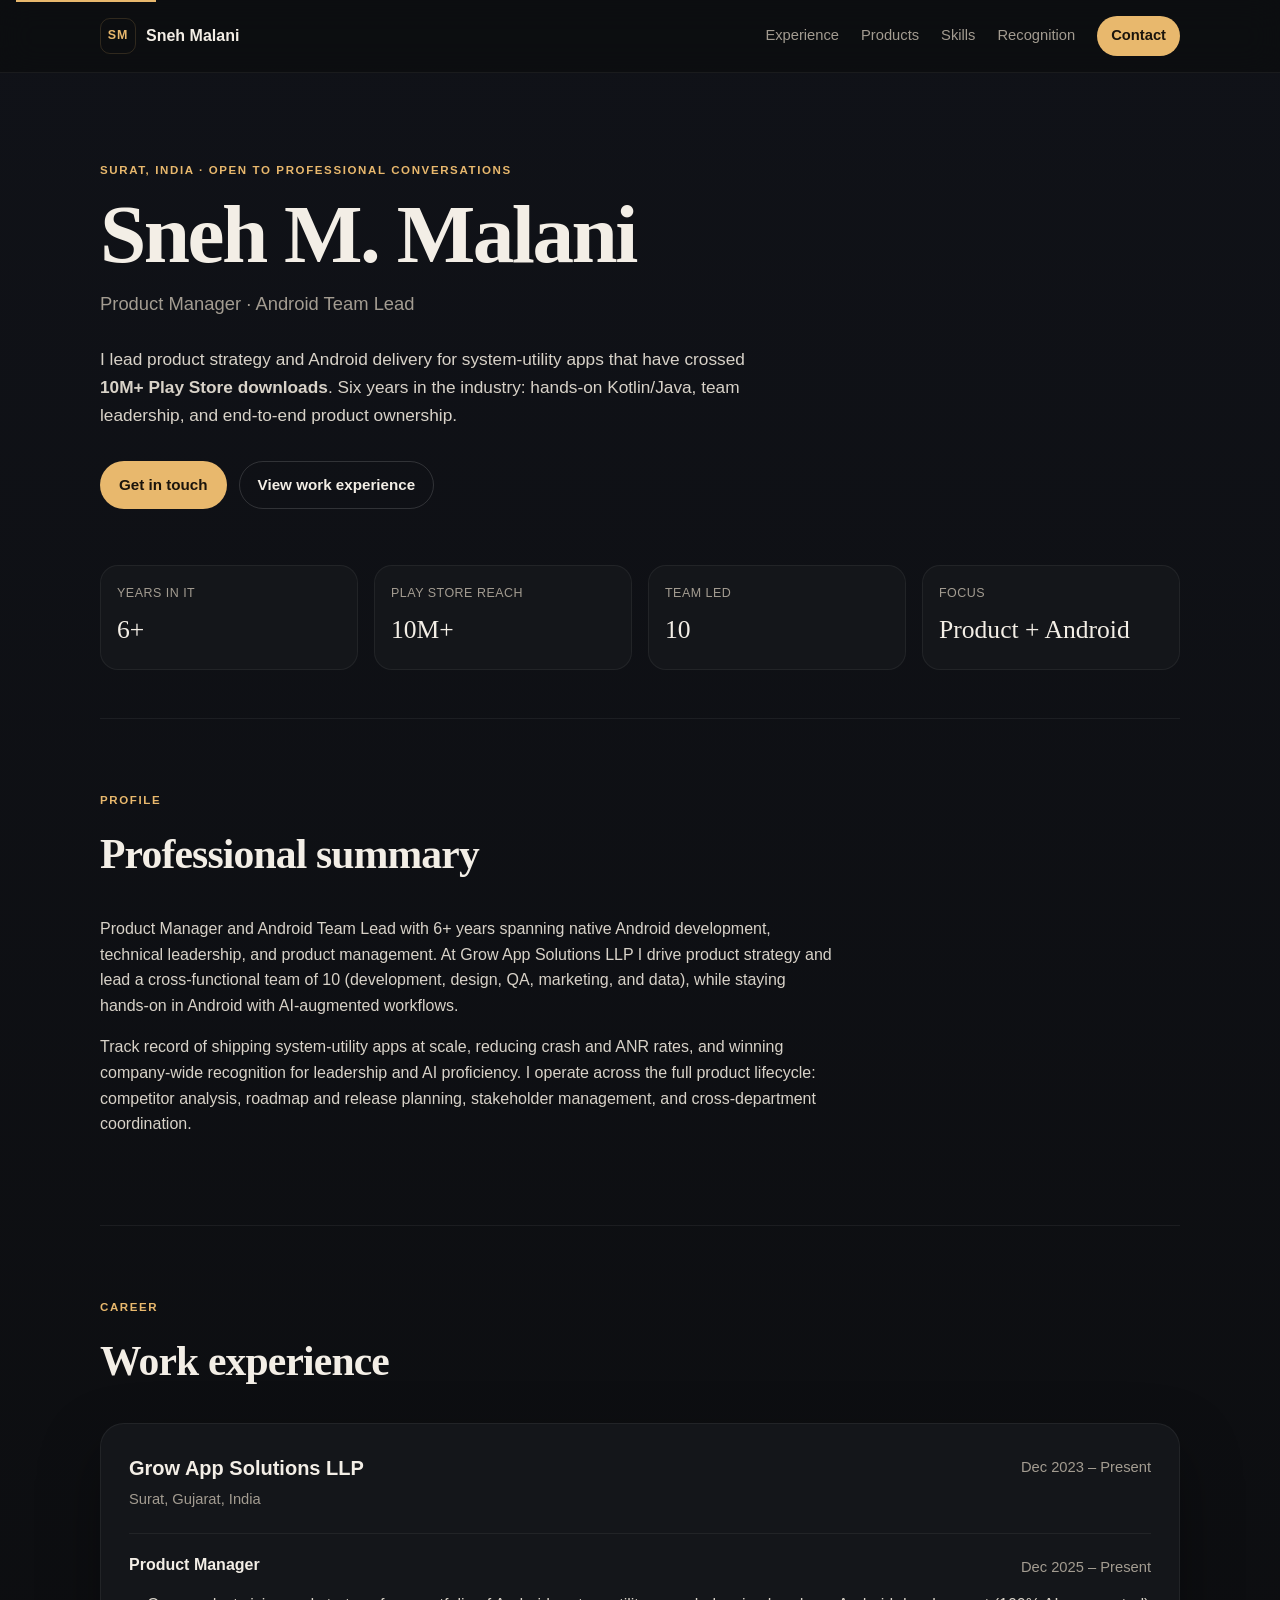
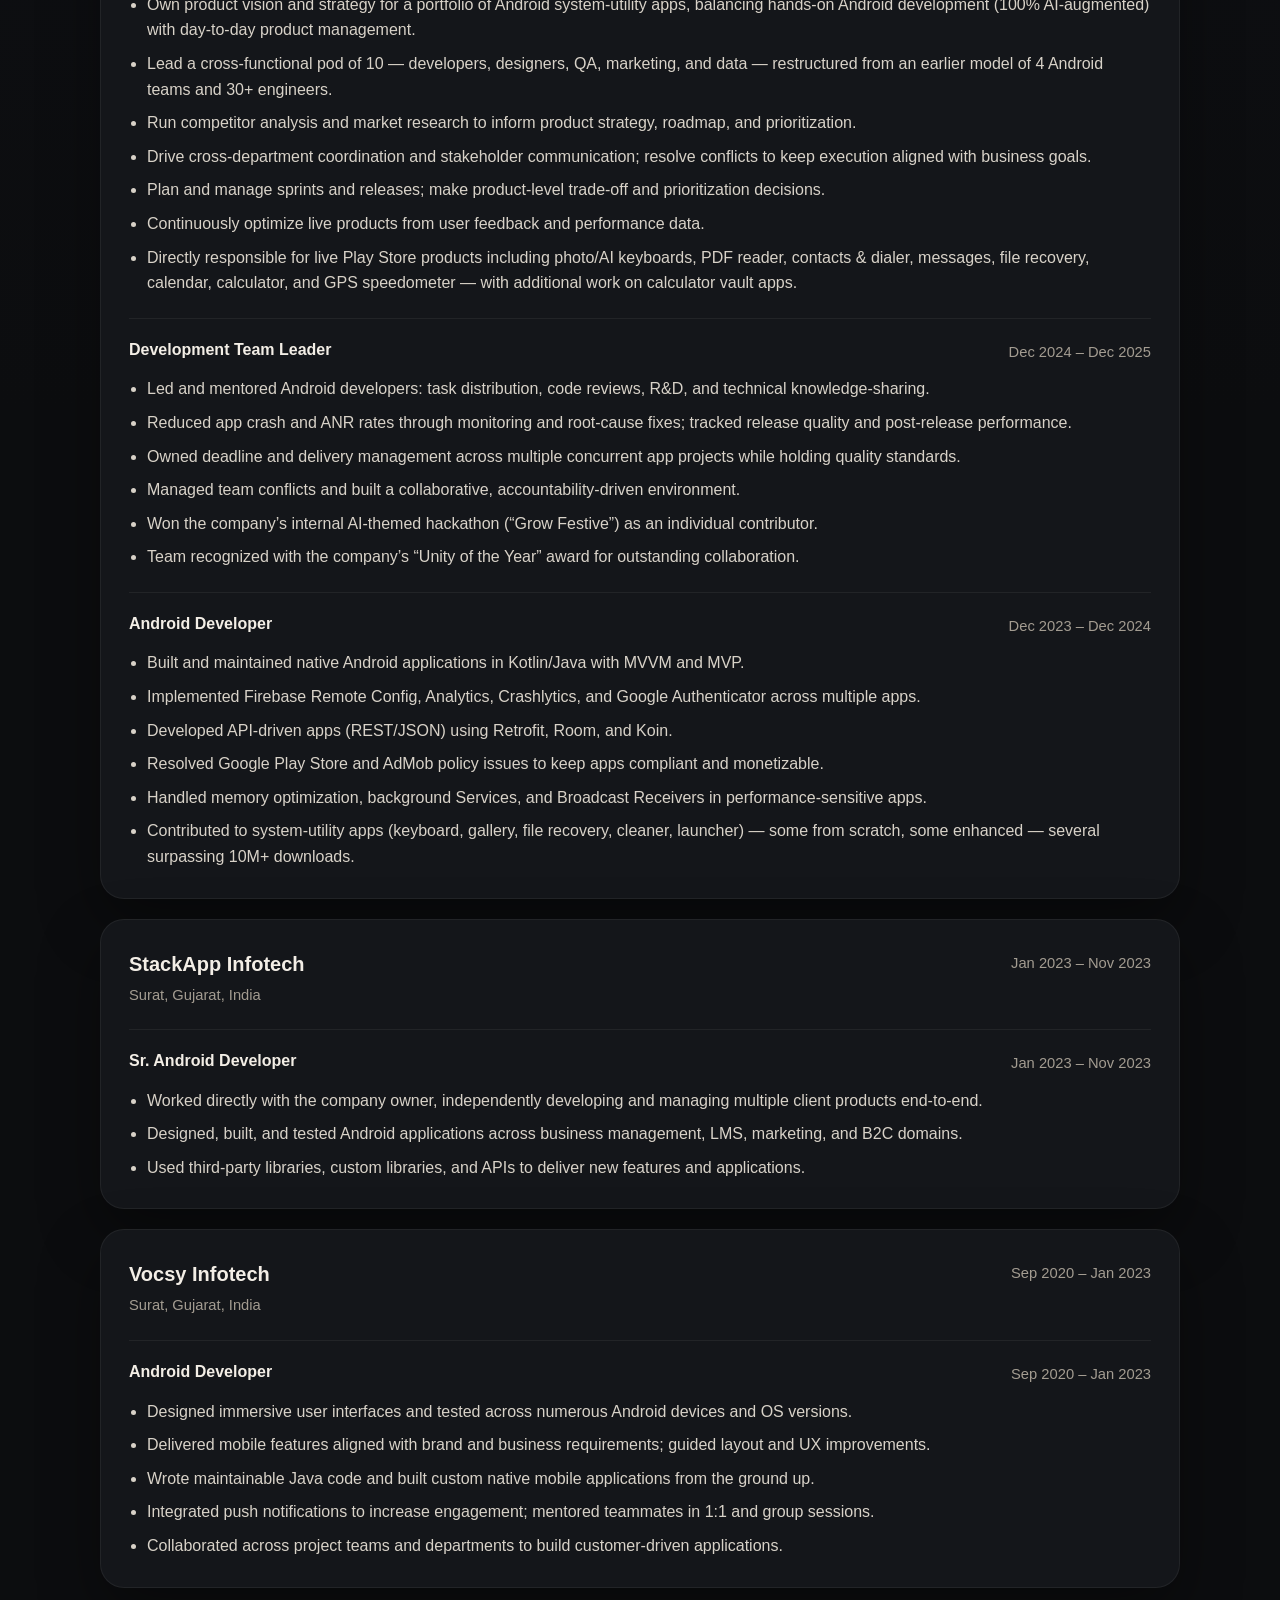
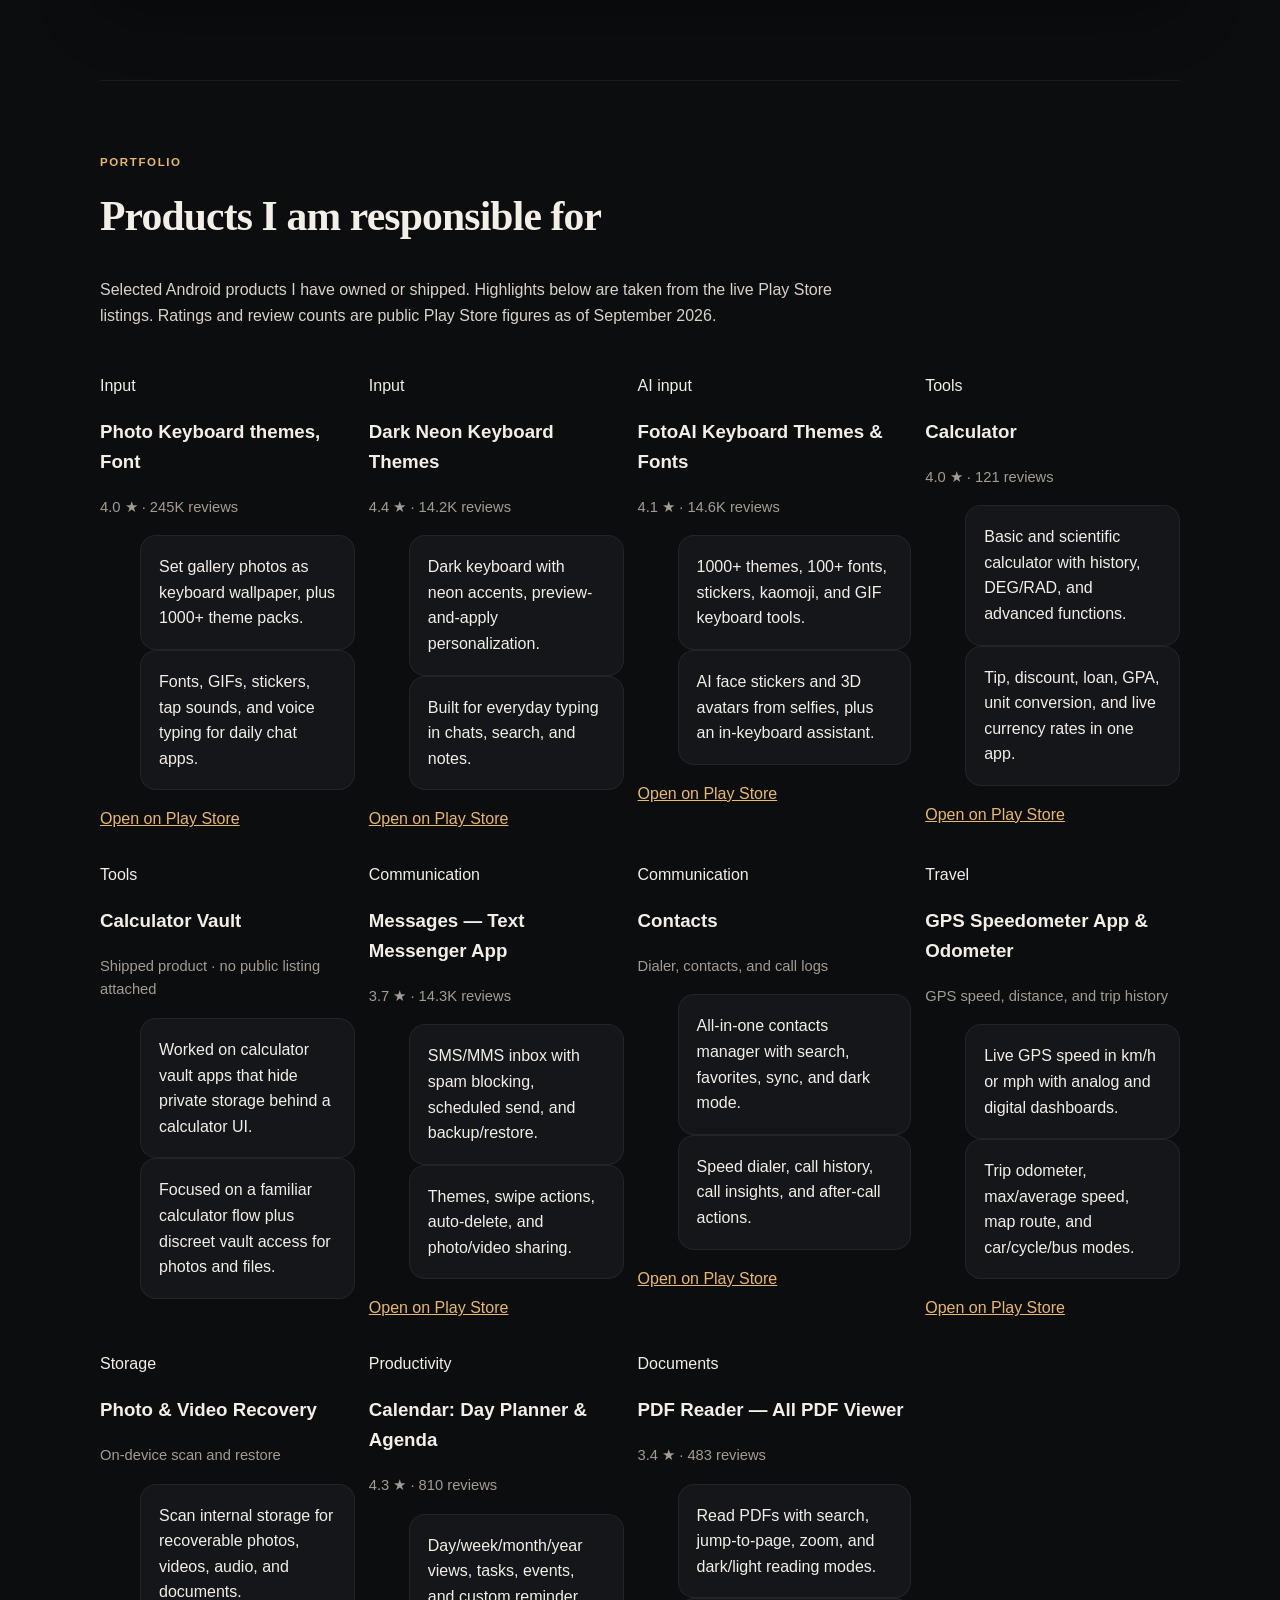
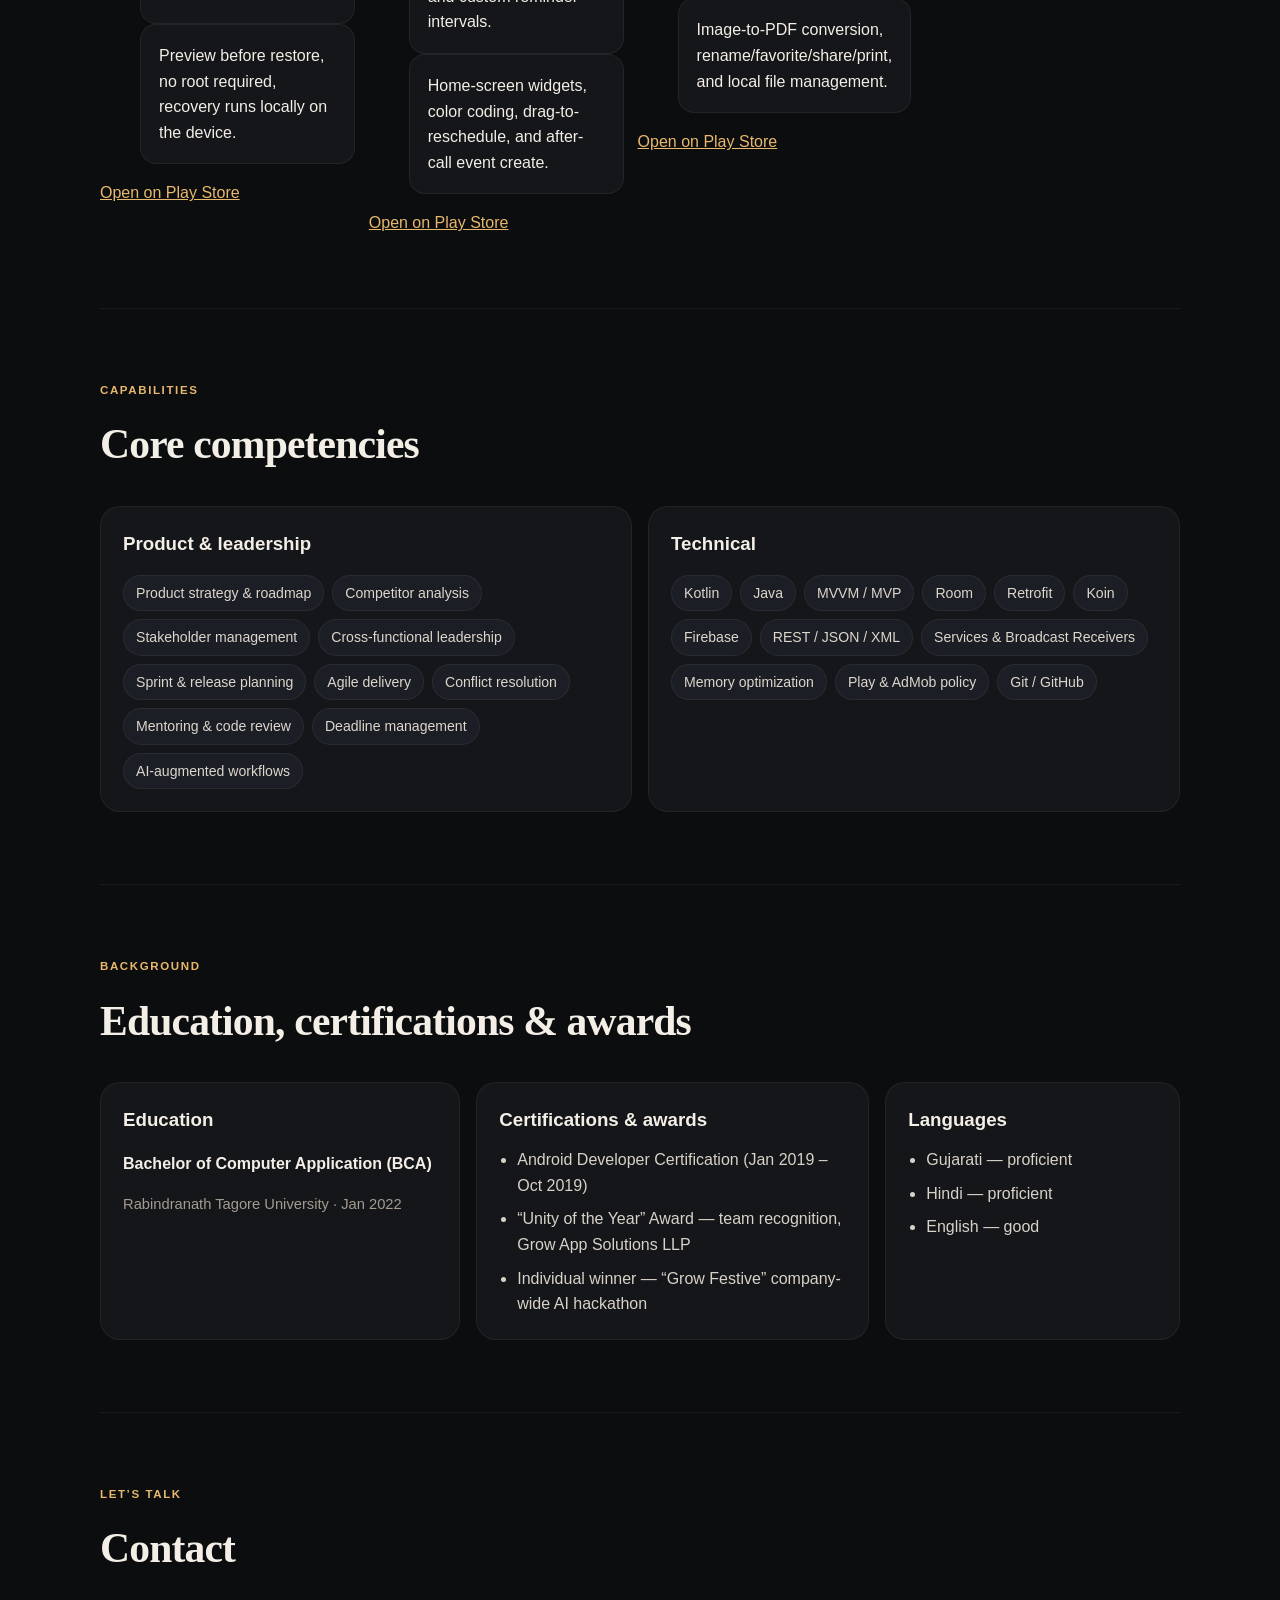
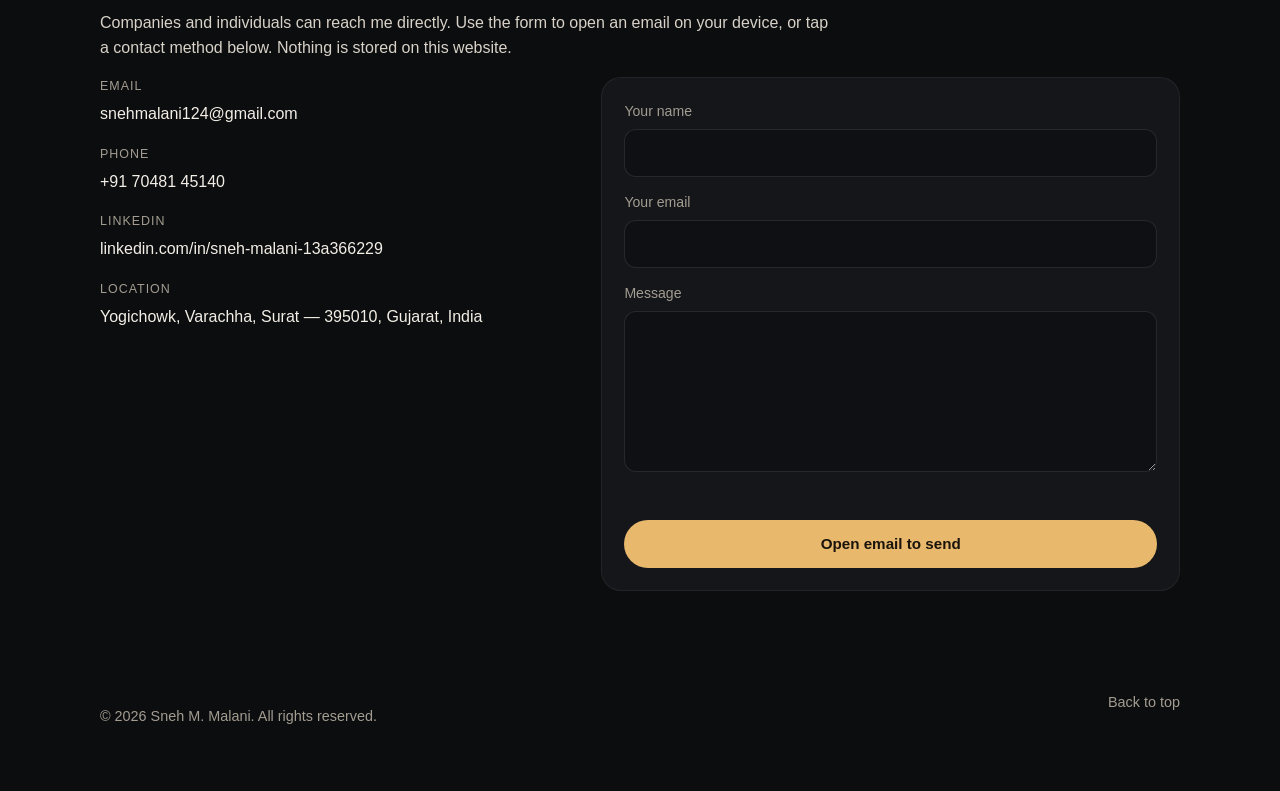
==== index.html @ 0eb6d6e7 "Update products and LinkedIn from live Play Store listings" ====
<!DOCTYPE html>
<html lang="en">
<head>
  <meta charset="UTF-8">
  <meta name="viewport" content="width=device-width, initial-scale=1.0">
  <meta name="description" content="Sneh M. Malani — Product Manager and Android Team Lead with 6+ years building and shipping Android products used by millions.">
  <meta name="author" content="Sneh M. Malani">
  <meta name="theme-color" content="#0c0d0f">
  <meta name="referrer" content="no-referrer">
  <meta name="robots" content="index,follow">
  <meta http-equiv="Content-Security-Policy" content="default-src 'none'; script-src 'self'; style-src 'self'; img-src 'self' data:; font-src 'self'; connect-src 'none'; form-action 'none'; base-uri 'self'; frame-ancestors 'none'; object-src 'none'; upgrade-insecure-requests">
  <meta http-equiv="X-Content-Type-Options" content="nosniff">
  <meta name="color-scheme" content="dark">
  <title>Sneh M. Malani — Product Manager & Android Team Lead</title>
  <link rel="icon" href="./assets/favicon.svg" type="image/svg+xml">
  <link rel="stylesheet" href="./css/styles.css">
</head>
<body>
  <a class="skip-link" href="#main">Skip to content</a>
  <header class="site-header" id="top">
    <div class="header-inner">
      <a class="logo" href="#top" aria-label="Sneh M. Malani home">
        <span class="logo-mark" aria-hidden="true">SM</span>
        <span class="logo-text">Sneh Malani</span>
      </a>
      <button class="nav-toggle" id="nav-toggle" type="button" aria-expanded="false" aria-controls="site-nav">
        <span class="sr-only">Menu</span>
        <span></span><span></span>
      </button>
      <nav class="site-nav" id="site-nav" aria-label="Primary">
        <a href="#experience">Experience</a>
        <a href="#products">Products</a>
        <a href="#skills">Skills</a>
        <a href="#recognition">Recognition</a>
        <a class="nav-cta" href="#contact">Contact</a>
      </nav>
    </div>
  </header>

  <main id="main">
    <section class="hero" aria-labelledby="hero-title">
      <p class="eyebrow">Surat, India · Open to professional conversations</p>
      <h1 id="hero-title">Sneh M. Malani</h1>
      <p class="hero-role">Product Manager · Android Team Lead</p>
      <p class="hero-lead">
        I lead product strategy and Android delivery for system-utility apps that have crossed
        <strong>10M+ Play Store downloads</strong>. Six years in the industry: hands-on Kotlin/Java,
        team leadership, and end-to-end product ownership.
      </p>
      <div class="hero-actions">
        <a class="btn btn-primary" href="#contact">Get in touch</a>
        <a class="btn btn-ghost" href="#experience">View work experience</a>
      </div>
      <dl class="metrics" aria-label="Career highlights">
        <div>
          <dt>Years in IT</dt>
          <dd>6+</dd>
        </div>
        <div>
          <dt>Play Store reach</dt>
          <dd>10M+</dd>
        </div>
        <div>
          <dt>Team led</dt>
          <dd>10</dd>
        </div>
        <div>
          <dt>Focus</dt>
          <dd>Product + Android</dd>
        </div>
      </dl>
    </section>

    <section class="section" id="about" aria-labelledby="about-title">
      <div class="section-head">
        <p class="eyebrow">Profile</p>
        <h2 id="about-title">Professional summary</h2>
      </div>
      <p class="prose">
        Product Manager and Android Team Lead with 6+ years spanning native Android development,
        technical leadership, and product management. At Grow App Solutions LLP I drive product
        strategy and lead a cross-functional team of 10 (development, design, QA, marketing, and data),
        while staying hands-on in Android with AI-augmented workflows.
      </p>
      <p class="prose">
        Track record of shipping system-utility apps at scale, reducing crash and ANR rates, and
        winning company-wide recognition for leadership and AI proficiency. I operate across the
        full product lifecycle: competitor analysis, roadmap and release planning, stakeholder
        management, and cross-department coordination.
      </p>
    </section>

    <section class="section" id="experience" aria-labelledby="experience-title">
      <div class="section-head">
        <p class="eyebrow">Career</p>
        <h2 id="experience-title">Work experience</h2>
      </div>

      <article class="company">
        <header class="company-head">
          <div>
            <h3>Grow App Solutions LLP</h3>
            <p class="meta">Surat, Gujarat, India</p>
          </div>
          <p class="meta">Dec 2023 – Present</p>
        </header>

        <div class="role">
          <div class="role-head">
            <h4>Product Manager</h4>
            <p class="meta">Dec 2025 – Present</p>
          </div>
          <ul>
            <li>Own product vision and strategy for a portfolio of Android system-utility apps, balancing hands-on Android development (100% AI-augmented) with day-to-day product management.</li>
            <li>Lead a cross-functional pod of 10 — developers, designers, QA, marketing, and data — restructured from an earlier model of 4 Android teams and 30+ engineers.</li>
            <li>Run competitor analysis and market research to inform product strategy, roadmap, and prioritization.</li>
            <li>Drive cross-department coordination and stakeholder communication; resolve conflicts to keep execution aligned with business goals.</li>
            <li>Plan and manage sprints and releases; make product-level trade-off and prioritization decisions.</li>
            <li>Continuously optimize live products from user feedback and performance data.</li>
            <li>Directly responsible for live Play Store products including photo/AI keyboards, PDF reader, contacts &amp; dialer, messages, file recovery, calendar, calculator, and GPS speedometer — with additional work on calculator vault apps.</li>
          </ul>
        </div>

        <div class="role">
          <div class="role-head">
            <h4>Development Team Leader</h4>
            <p class="meta">Dec 2024 – Dec 2025</p>
          </div>
          <ul>
            <li>Led and mentored Android developers: task distribution, code reviews, R&amp;D, and technical knowledge-sharing.</li>
            <li>Reduced app crash and ANR rates through monitoring and root-cause fixes; tracked release quality and post-release performance.</li>
            <li>Owned deadline and delivery management across multiple concurrent app projects while holding quality standards.</li>
            <li>Managed team conflicts and built a collaborative, accountability-driven environment.</li>
            <li>Won the company’s internal AI-themed hackathon (“Grow Festive”) as an individual contributor.</li>
            <li>Team recognized with the company’s “Unity of the Year” award for outstanding collaboration.</li>
          </ul>
        </div>

        <div class="role">
          <div class="role-head">
            <h4>Android Developer</h4>
            <p class="meta">Dec 2023 – Dec 2024</p>
          </div>
          <ul>
            <li>Built and maintained native Android applications in Kotlin/Java with MVVM and MVP.</li>
            <li>Implemented Firebase Remote Config, Analytics, Crashlytics, and Google Authenticator across multiple apps.</li>
            <li>Developed API-driven apps (REST/JSON) using Retrofit, Room, and Koin.</li>
            <li>Resolved Google Play Store and AdMob policy issues to keep apps compliant and monetizable.</li>
            <li>Handled memory optimization, background Services, and Broadcast Receivers in performance-sensitive apps.</li>
            <li>Contributed to system-utility apps (keyboard, gallery, file recovery, cleaner, launcher) — some from scratch, some enhanced — several surpassing 10M+ downloads.</li>
          </ul>
        </div>
      </article>

      <article class="company">
        <header class="company-head">
          <div>
            <h3>StackApp Infotech</h3>
            <p class="meta">Surat, Gujarat, India</p>
          </div>
          <p class="meta">Jan 2023 – Nov 2023</p>
        </header>
        <div class="role">
          <div class="role-head">
            <h4>Sr. Android Developer</h4>
            <p class="meta">Jan 2023 – Nov 2023</p>
          </div>
          <ul>
            <li>Worked directly with the company owner, independently developing and managing multiple client products end-to-end.</li>
            <li>Designed, built, and tested Android applications across business management, LMS, marketing, and B2C domains.</li>
            <li>Used third-party libraries, custom libraries, and APIs to deliver new features and applications.</li>
          </ul>
        </div>
      </article>

      <article class="company">
        <header class="company-head">
          <div>
            <h3>Vocsy Infotech</h3>
            <p class="meta">Surat, Gujarat, India</p>
          </div>
          <p class="meta">Sep 2020 – Jan 2023</p>
        </header>
        <div class="role">
          <div class="role-head">
            <h4>Android Developer</h4>
            <p class="meta">Sep 2020 – Jan 2023</p>
          </div>
          <ul>
            <li>Designed immersive user interfaces and tested across numerous Android devices and OS versions.</li>
            <li>Delivered mobile features aligned with brand and business requirements; guided layout and UX improvements.</li>
            <li>Wrote maintainable Java code and built custom native mobile applications from the ground up.</li>
            <li>Integrated push notifications to increase engagement; mentored teammates in 1:1 and group sessions.</li>
            <li>Collaborated across project teams and departments to build customer-driven applications.</li>
          </ul>
        </div>
      </article>
    </section>

    <section class="section" id="products" aria-labelledby="products-title">
      <div class="section-head">
        <p class="eyebrow">Portfolio</p>
        <h2 id="products-title">Products I am responsible for</h2>
      </div>
      <p class="prose intro">
        Selected Android products I have owned or shipped. Highlights below are taken from the live Play Store listings.
        Ratings and review counts are public Play Store figures as of September 2026.
      </p>
      <div class="product-grid">
        <article class="product-card">
          <p class="product-kicker">Input</p>
          <h3>Photo Keyboard themes, Font</h3>
          <p class="meta">4.0 ★ · 245K reviews</p>
          <ul>
            <li>Set gallery photos as keyboard wallpaper, plus 1000+ theme packs.</li>
            <li>Fonts, GIFs, stickers, tap sounds, and voice typing for daily chat apps.</li>
          </ul>
          <a class="store-link" href="https://play.google.com/store/apps/details?id=my.photo.picture.keyboard.keyboard.theme" rel="noopener noreferrer" target="_blank">Open on Play Store</a>
        </article>
        <article class="product-card">
          <p class="product-kicker">Input</p>
          <h3>Dark Neon Keyboard Themes</h3>
          <p class="meta">4.4 ★ · 14.2K reviews</p>
          <ul>
            <li>Dark keyboard with neon accents, preview-and-apply personalization.</li>
            <li>Built for everyday typing in chats, search, and notes.</li>
          </ul>
          <a class="store-link" href="https://play.google.com/store/apps/details?id=emoji.keyboard.fonts.stickers.gif.keyboard.moji" rel="noopener noreferrer" target="_blank">Open on Play Store</a>
        </article>
        <article class="product-card">
          <p class="product-kicker">AI input</p>
          <h3>FotoAI Keyboard Themes &amp; Fonts</h3>
          <p class="meta">4.1 ★ · 14.6K reviews</p>
          <ul>
            <li>1000+ themes, 100+ fonts, stickers, kaomoji, and GIF keyboard tools.</li>
            <li>AI face stickers and 3D avatars from selfies, plus an in-keyboard assistant.</li>
          </ul>
          <a class="store-link" href="https://play.google.com/store/apps/details?id=com.foto.ai.keyboard" rel="noopener noreferrer" target="_blank">Open on Play Store</a>
        </article>
        <article class="product-card">
          <p class="product-kicker">Tools</p>
          <h3>Calculator</h3>
          <p class="meta">4.0 ★ · 121 reviews</p>
          <ul>
            <li>Basic and scientific calculator with history, DEG/RAD, and advanced functions.</li>
            <li>Tip, discount, loan, GPA, unit conversion, and live currency rates in one app.</li>
          </ul>
          <a class="store-link" href="https://play.google.com/store/apps/details?id=com.calculator.bmi.tip.unit.scientific.currency" rel="noopener noreferrer" target="_blank">Open on Play Store</a>
        </article>
        <article class="product-card">
          <p class="product-kicker">Tools</p>
          <h3>Calculator Vault</h3>
          <p class="meta">Shipped product · no public listing attached</p>
          <ul>
            <li>Worked on calculator vault apps that hide private storage behind a calculator UI.</li>
            <li>Focused on a familiar calculator flow plus discreet vault access for photos and files.</li>
          </ul>
        </article>
        <article class="product-card">
          <p class="product-kicker">Communication</p>
          <h3>Messages — Text Messenger App</h3>
          <p class="meta">3.7 ★ · 14.3K reviews</p>
          <ul>
            <li>SMS/MMS inbox with spam blocking, scheduled send, and backup/restore.</li>
            <li>Themes, swipe actions, auto-delete, and photo/video sharing.</li>
          </ul>
          <a class="store-link" href="https://play.google.com/store/apps/details?id=sms.app.messages.app.message.box.message.me.jp" rel="noopener noreferrer" target="_blank">Open on Play Store</a>
        </article>
        <article class="product-card">
          <p class="product-kicker">Communication</p>
          <h3>Contacts</h3>
          <p class="meta">Dialer, contacts, and call logs</p>
          <ul>
            <li>All-in-one contacts manager with search, favorites, sync, and dark mode.</li>
            <li>Speed dialer, call history, call insights, and after-call actions.</li>
          </ul>
          <a class="store-link" href="https://play.google.com/store/apps/details?id=com.phone.contacts.call.dialer" rel="noopener noreferrer" target="_blank">Open on Play Store</a>
        </article>
        <article class="product-card">
          <p class="product-kicker">Travel</p>
          <h3>GPS Speedometer App &amp; Odometer</h3>
          <p class="meta">GPS speed, distance, and trip history</p>
          <ul>
            <li>Live GPS speed in km/h or mph with analog and digital dashboards.</li>
            <li>Trip odometer, max/average speed, map route, and car/cycle/bus modes.</li>
          </ul>
          <a class="store-link" href="https://play.google.com/store/apps/details?id=com.gps.speedometer.odometer.speedtracker" rel="noopener noreferrer" target="_blank">Open on Play Store</a>
        </article>
        <article class="product-card">
          <p class="product-kicker">Storage</p>
          <h3>Photo &amp; Video Recovery</h3>
          <p class="meta">On-device scan and restore</p>
          <ul>
            <li>Scan internal storage for recoverable photos, videos, audio, and documents.</li>
            <li>Preview before restore, no root required, recovery runs locally on the device.</li>
          </ul>
          <a class="store-link" href="https://play.google.com/store/apps/details?id=com.photorecovery.restore.image.video.data.filerecovery" rel="noopener noreferrer" target="_blank">Open on Play Store</a>
        </article>
        <article class="product-card">
          <p class="product-kicker">Productivity</p>
          <h3>Calendar: Day Planner &amp; Agenda</h3>
          <p class="meta">4.3 ★ · 810 reviews</p>
          <ul>
            <li>Day/week/month/year views, tasks, events, and custom reminder intervals.</li>
            <li>Home-screen widgets, color coding, drag-to-reschedule, and after-call event create.</li>
          </ul>
          <a class="store-link" href="https://play.google.com/store/apps/details?id=com.calendar.event.planner.reminder" rel="noopener noreferrer" target="_blank">Open on Play Store</a>
        </article>
        <article class="product-card">
          <p class="product-kicker">Documents</p>
          <h3>PDF Reader — All PDF Viewer</h3>
          <p class="meta">3.4 ★ · 483 reviews</p>
          <ul>
            <li>Read PDFs with search, jump-to-page, zoom, and dark/light reading modes.</li>
            <li>Image-to-PDF conversion, rename/favorite/share/print, and local file management.</li>
          </ul>
          <a class="store-link" href="https://play.google.com/store/apps/details?id=com.pdf.read.view.pdfreader.pdfviewer.editor" rel="noopener noreferrer" target="_blank">Open on Play Store</a>
        </article>
      </div>
    </section>

    <section class="section" id="skills" aria-labelledby="skills-title">
      <div class="section-head">
        <p class="eyebrow">Capabilities</p>
        <h2 id="skills-title">Core competencies</h2>
      </div>
      <div class="skill-panels">
        <article>
          <h3>Product &amp; leadership</h3>
          <ul class="chip-list">
            <li>Product strategy &amp; roadmap</li>
            <li>Competitor analysis</li>
            <li>Stakeholder management</li>
            <li>Cross-functional leadership</li>
            <li>Sprint &amp; release planning</li>
            <li>Agile delivery</li>
            <li>Conflict resolution</li>
            <li>Mentoring &amp; code review</li>
            <li>Deadline management</li>
            <li>AI-augmented workflows</li>
          </ul>
        </article>
        <article>
          <h3>Technical</h3>
          <ul class="chip-list">
            <li>Kotlin</li>
            <li>Java</li>
            <li>MVVM / MVP</li>
            <li>Room</li>
            <li>Retrofit</li>
            <li>Koin</li>
            <li>Firebase</li>
            <li>REST / JSON / XML</li>
            <li>Services &amp; Broadcast Receivers</li>
            <li>Memory optimization</li>
            <li>Play &amp; AdMob policy</li>
            <li>Git / GitHub</li>
          </ul>
        </article>
      </div>
    </section>

    <section class="section" id="recognition" aria-labelledby="recognition-title">
      <div class="section-head">
        <p class="eyebrow">Background</p>
        <h2 id="recognition-title">Education, certifications &amp; awards</h2>
      </div>
      <div class="split">
        <article class="card">
          <h3>Education</h3>
          <p><strong>Bachelor of Computer Application (BCA)</strong></p>
          <p class="meta">Rabindranath Tagore University · Jan 2022</p>
        </article>
        <article class="card">
          <h3>Certifications &amp; awards</h3>
          <ul>
            <li>Android Developer Certification (Jan 2019 – Oct 2019)</li>
            <li>“Unity of the Year” Award — team recognition, Grow App Solutions LLP</li>
            <li>Individual winner — “Grow Festive” company-wide AI hackathon</li>
          </ul>
        </article>
        <article class="card">
          <h3>Languages</h3>
          <ul>
            <li>Gujarati — proficient</li>
            <li>Hindi — proficient</li>
            <li>English — good</li>
          </ul>
        </article>
      </div>
    </section>

    <section class="section contact" id="contact" aria-labelledby="contact-title">
      <div class="section-head">
        <p class="eyebrow">Let’s talk</p>
        <h2 id="contact-title">Contact</h2>
      </div>
      <p class="prose">
        Companies and individuals can reach me directly. Use the form to open an email on your device,
        or tap a contact method below. Nothing is stored on this website.
      </p>

      <div class="contact-layout">
        <ul class="contact-list">
          <li>
            <span>Email</span>
            <a class="allow-copy" href="mailto:snehmalani124@gmail.com">snehmalani124@gmail.com</a>
          </li>
          <li>
            <span>Phone</span>
            <a class="allow-copy" href="tel:+917048145140">+91 70481 45140</a>
          </li>
          <li>
            <span>LinkedIn</span>
            <a class="allow-copy" href="https://www.linkedin.com/in/sneh-malani-13a366229/" rel="noopener noreferrer" target="_blank">linkedin.com/in/sneh-malani-13a366229</a>
          </li>
          <li>
            <span>Location</span>
            <p class="allow-copy">Yogichowk, Varachha, Surat — 395010, Gujarat, India</p>
          </li>
        </ul>

        <form class="contact-form" id="contact-form" novalidate>
          <label>
            Your name
            <input class="allow-copy" id="name" name="name" type="text" autocomplete="name" maxlength="80" required>
          </label>
          <label>
            Your email
            <input class="allow-copy" id="email" name="email" type="email" autocomplete="email" maxlength="120" required>
          </label>
          <label>
            Message
            <textarea class="allow-copy" id="message" name="message" rows="6" maxlength="2000" required></textarea>
          </label>
          <p class="form-status" id="form-status" role="status" aria-live="polite"></p>
          <button class="btn btn-primary" type="submit">Open email to send</button>
        </form>
      </div>
    </section>
  </main>

  <footer class="site-footer">
    <p>© <span id="year">2026</span> Sneh M. Malani. All rights reserved.</p>
    <a href="#top">Back to top</a>
  </footer>

  <script src="./js/security.js" defer></script>
  <script src="./js/main.js" defer></script>
</body>
</html>
---- css/styles.css ----
:root {
  --bg: #0c0d0f;
  --bg-elev: #14161a;
  --bg-soft: #1b1e24;
  --line: rgba(232, 184, 109, 0.16);
  --text: #f3eee6;
  --muted: #a39c91;
  --accent: #e8b86d;
  --accent-strong: #f0c98a;
  --danger: #e8b4a4;
  --radius: 18px;
  --shadow: 0 24px 60px rgba(0, 0, 0, 0.35);
  --max: 1080px;
  --header: 72px;
  --font: "Segoe UI", "Helvetica Neue", Helvetica, Arial, sans-serif;
  --display: "Palatino Linotype", Palatino, "Iowan Old Style", "Times New Roman", serif;
}

*,
*::before,
*::after {
  box-sizing: border-box;
}

html {
  scroll-behavior: smooth;
}

html,
body {
  margin: 0;
  padding: 0;
  background: var(--bg);
  color: var(--text);
  font-family: var(--font);
  font-size: 16px;
  line-height: 1.6;
  -webkit-font-smoothing: antialiased;
  text-rendering: optimizeLegibility;
}

body {
  min-height: 100vh;
  background-image:
    radial-gradient(1200px 500px at 10% -10%, rgba(232, 184, 109, 0.08), transparent 55%),
    linear-gradient(180deg, #101218 0%, var(--bg) 28%);
}

.sr-only {
  position: absolute;
  width: 1px;
  height: 1px;
  padding: 0;
  margin: -1px;
  overflow: hidden;
  clip: rect(0, 0, 0, 0);
  white-space: nowrap;
  border: 0;
}

.skip-link {
  position: absolute;
  left: 16px;
  top: -40px;
  z-index: 100;
  background: var(--accent);
  color: #1a140c;
  padding: 8px 12px;
  font-weight: 600;
  text-decoration: none;
}

.skip-link:focus {
  top: 16px;
}

a {
  color: var(--accent);
}

a:focus-visible,
button:focus-visible,
input:focus-visible,
textarea:focus-visible {
  outline: 2px solid var(--accent);
  outline-offset: 3px;
}

.site-header {
  position: sticky;
  top: 0;
  z-index: 40;
  backdrop-filter: blur(16px);
  background: rgba(12, 13, 15, 0.78);
  border-bottom: 1px solid rgba(255, 255, 255, 0.06);
}

.header-inner,
.hero,
.section,
.site-footer {
  width: min(var(--max), calc(100% - 40px));
  margin-inline: auto;
}

.header-inner {
  min-height: var(--header);
  display: flex;
  align-items: center;
  justify-content: space-between;
  gap: 16px;
}

.logo {
  display: flex;
  align-items: center;
  gap: 10px;
  color: var(--text);
  text-decoration: none;
  font-weight: 600;
}

.logo-mark {
  width: 36px;
  height: 36px;
  display: grid;
  place-items: center;
  border: 1px solid var(--line);
  border-radius: 10px;
  color: var(--accent);
  font-size: 0.78rem;
  letter-spacing: 0.08em;
}

.site-nav {
  display: flex;
  align-items: center;
  gap: 22px;
}

.site-nav a {
  color: var(--muted);
  text-decoration: none;
  font-size: 0.92rem;
}

.site-nav a:hover,
.site-nav a[aria-current="true"] {
  color: var(--text);
}

.nav-cta {
  color: #1a140c !important;
  background: var(--accent);
  padding: 8px 14px;
  border-radius: 999px;
  font-weight: 600;
}

.nav-toggle {
  display: none;
  width: 44px;
  height: 44px;
  border: 1px solid rgba(255, 255, 255, 0.1);
  border-radius: 12px;
  background: transparent;
  padding: 0;
}

.nav-toggle span {
  display: block;
  width: 18px;
  height: 1.5px;
  margin: 5px auto;
  background: var(--text);
}

.hero {
  padding: 88px 0 48px;
}

.eyebrow {
  margin: 0 0 12px;
  color: var(--accent);
  letter-spacing: 0.14em;
  text-transform: uppercase;
  font-size: 0.72rem;
  font-weight: 700;
}

.hero h1 {
  margin: 0;
  font-family: var(--display);
  font-size: clamp(2.6rem, 7vw, 5.2rem);
  font-weight: 600;
  letter-spacing: -0.03em;
  line-height: 1.05;
}

.hero-role {
  margin: 10px 0 0;
  color: var(--muted);
  font-size: 1.15rem;
}

.hero-lead {
  max-width: 42rem;
  margin: 28px 0 0;
  color: #d8d2c8;
  font-size: 1.08rem;
}

.hero-actions {
  display: flex;
  flex-wrap: wrap;
  gap: 12px;
  margin-top: 32px;
}

.btn {
  display: inline-flex;
  align-items: center;
  justify-content: center;
  min-height: 48px;
  padding: 0 18px;
  border-radius: 999px;
  border: 1px solid transparent;
  text-decoration: none;
  font-weight: 600;
  cursor: pointer;
  font-family: inherit;
  font-size: 0.95rem;
}

.btn-primary {
  background: var(--accent);
  color: #1a140c;
}

.btn-primary:hover {
  background: var(--accent-strong);
}

.btn-ghost {
  background: transparent;
  color: var(--text);
  border-color: rgba(255, 255, 255, 0.14);
}

.metrics {
  display: grid;
  grid-template-columns: repeat(4, 1fr);
  gap: 16px;
  margin: 56px 0 0;
  padding: 0;
}

.metrics > div {
  padding: 18px 16px;
  background: var(--bg-elev);
  border: 1px solid rgba(255, 255, 255, 0.06);
  border-radius: var(--radius);
}

.metrics dt {
  color: var(--muted);
  font-size: 0.78rem;
  letter-spacing: 0.04em;
  text-transform: uppercase;
}

.metrics dd {
  margin: 6px 0 0;
  font-family: var(--display);
  font-size: 1.6rem;
  color: var(--text);
}

.section {
  padding: 72px 0;
  border-top: 1px solid rgba(255, 255, 255, 0.06);
}

.section-head {
  margin-bottom: 28px;
}

.section h2 {
  margin: 0;
  font-family: var(--display);
  font-size: clamp(1.8rem, 4vw, 2.6rem);
  letter-spacing: -0.02em;
}

.prose {
  max-width: 46rem;
  color: #d8d2c8;
  margin: 0 0 16px;
}

.prose.intro {
  margin-bottom: 28px;
}

.company {
  background: var(--bg-elev);
  border: 1px solid rgba(255, 255, 255, 0.06);
  border-radius: 24px;
  padding: 28px;
  margin-bottom: 20px;
  box-shadow: var(--shadow);
}

.company-head,
.role-head {
  display: flex;
  justify-content: space-between;
  gap: 16px;
  flex-wrap: wrap;
}

.company h3,
.role h4,
.card h3,
.skill-panels h3 {
  margin: 0;
}

.company h3 {
  font-size: 1.25rem;
}

.meta {
  margin: 4px 0 0;
  color: var(--muted);
  font-size: 0.92rem;
}

.role {
  margin-top: 22px;
  padding-top: 18px;
  border-top: 1px solid rgba(255, 255, 255, 0.06);
}

.role ul,
.card ul {
  margin: 12px 0 0;
  padding-left: 18px;
  color: #d8d2c8;
}

.role li + li,
.card li + li {
  margin-top: 8px;
}

.product-grid {
  list-style: none;
  margin: 0;
  padding: 0;
  display: grid;
  grid-template-columns: repeat(4, 1fr);
  gap: 14px;
}

.product-grid li {
  background: var(--bg-elev);
  border: 1px solid rgba(255, 255, 255, 0.06);
  border-radius: 16px;
  padding: 18px;
  display: flex;
  flex-direction: column;
  gap: 6px;
  min-height: 110px;
}

.product-grid span {
  color: var(--muted);
  font-size: 0.88rem;
}

.skill-panels {
  display: grid;
  grid-template-columns: 1fr 1fr;
  gap: 16px;
}

.skill-panels article,
.card {
  background: var(--bg-elev);
  border: 1px solid rgba(255, 255, 255, 0.06);
  border-radius: 20px;
  padding: 22px;
}

.chip-list {
  list-style: none;
  display: flex;
  flex-wrap: wrap;
  gap: 8px;
  margin: 16px 0 0;
  padding: 0;
}

.chip-list li {
  background: var(--bg-soft);
  border: 1px solid rgba(255, 255, 255, 0.06);
  border-radius: 999px;
  padding: 6px 12px;
  font-size: 0.88rem;
  color: #ddd6cc;
}

.split {
  display: grid;
  grid-template-columns: 1.1fr 1.2fr 0.9fr;
  gap: 16px;
}

.contact-layout {
  display: grid;
  grid-template-columns: 0.9fr 1.1fr;
  gap: 28px;
  align-items: start;
}

.contact-list {
  list-style: none;
  margin: 0;
  padding: 0;
  display: grid;
  gap: 18px;
}

.contact-list span {
  display: block;
  color: var(--muted);
  font-size: 0.78rem;
  letter-spacing: 0.08em;
  text-transform: uppercase;
  margin-bottom: 4px;
}

.contact-list a,
.contact-list p {
  margin: 0;
  color: var(--text);
  text-decoration: none;
  word-break: break-word;
}

.contact-list a:hover {
  color: var(--accent);
}

.contact-form {
  display: grid;
  gap: 14px;
  background: var(--bg-elev);
  border: 1px solid rgba(255, 255, 255, 0.06);
  border-radius: 20px;
  padding: 22px;
}

.contact-form label {
  display: grid;
  gap: 6px;
  color: var(--muted);
  font-size: 0.88rem;
}

.contact-form input,
.contact-form textarea {
  width: 100%;
  background: #0e1014;
  color: var(--text);
  border: 1px solid rgba(255, 255, 255, 0.1);
  border-radius: 12px;
  padding: 12px 12px;
  font: inherit;
  resize: vertical;
}

.form-status {
  min-height: 1.4em;
  margin: 0;
  color: var(--danger);
  font-size: 0.9rem;
}

.form-status.ok {
  color: #c6d9b8;
}

.site-footer {
  display: flex;
  justify-content: space-between;
  gap: 12px;
  flex-wrap: wrap;
  padding: 28px 0 48px;
  color: var(--muted);
  font-size: 0.9rem;
}

.site-footer a {
  color: var(--muted);
  text-decoration: none;
}

@media (max-width: 900px) {
  .metrics,
  .product-grid,
  .skill-panels,
  .split,
  .contact-layout {
    grid-template-columns: 1fr 1fr;
  }
}

@media (max-width: 720px) {
  .nav-toggle {
    display: inline-block;
  }

  .site-nav {
    display: none;
    position: absolute;
    top: var(--header);
    left: 0;
    right: 0;
    padding: 12px 20px 20px;
    background: rgba(12, 13, 15, 0.96);
    flex-direction: column;
    align-items: flex-start;
    border-bottom: 1px solid rgba(255, 255, 255, 0.08);
  }

  .site-nav.open {
    display: flex;
  }

  .metrics,
  .product-grid,
  .skill-panels,
  .split,
  .contact-layout {
    grid-template-columns: 1fr;
  }

  .hero {
    padding-top: 56px;
  }

  .company,
  .contact-form {
    padding: 20px;
  }
}

@media (prefers-reduced-motion: reduce) {
  html {
    scroll-behavior: auto;
  }
}

@media print {
  body * {
    visibility: hidden !important;
  }
}
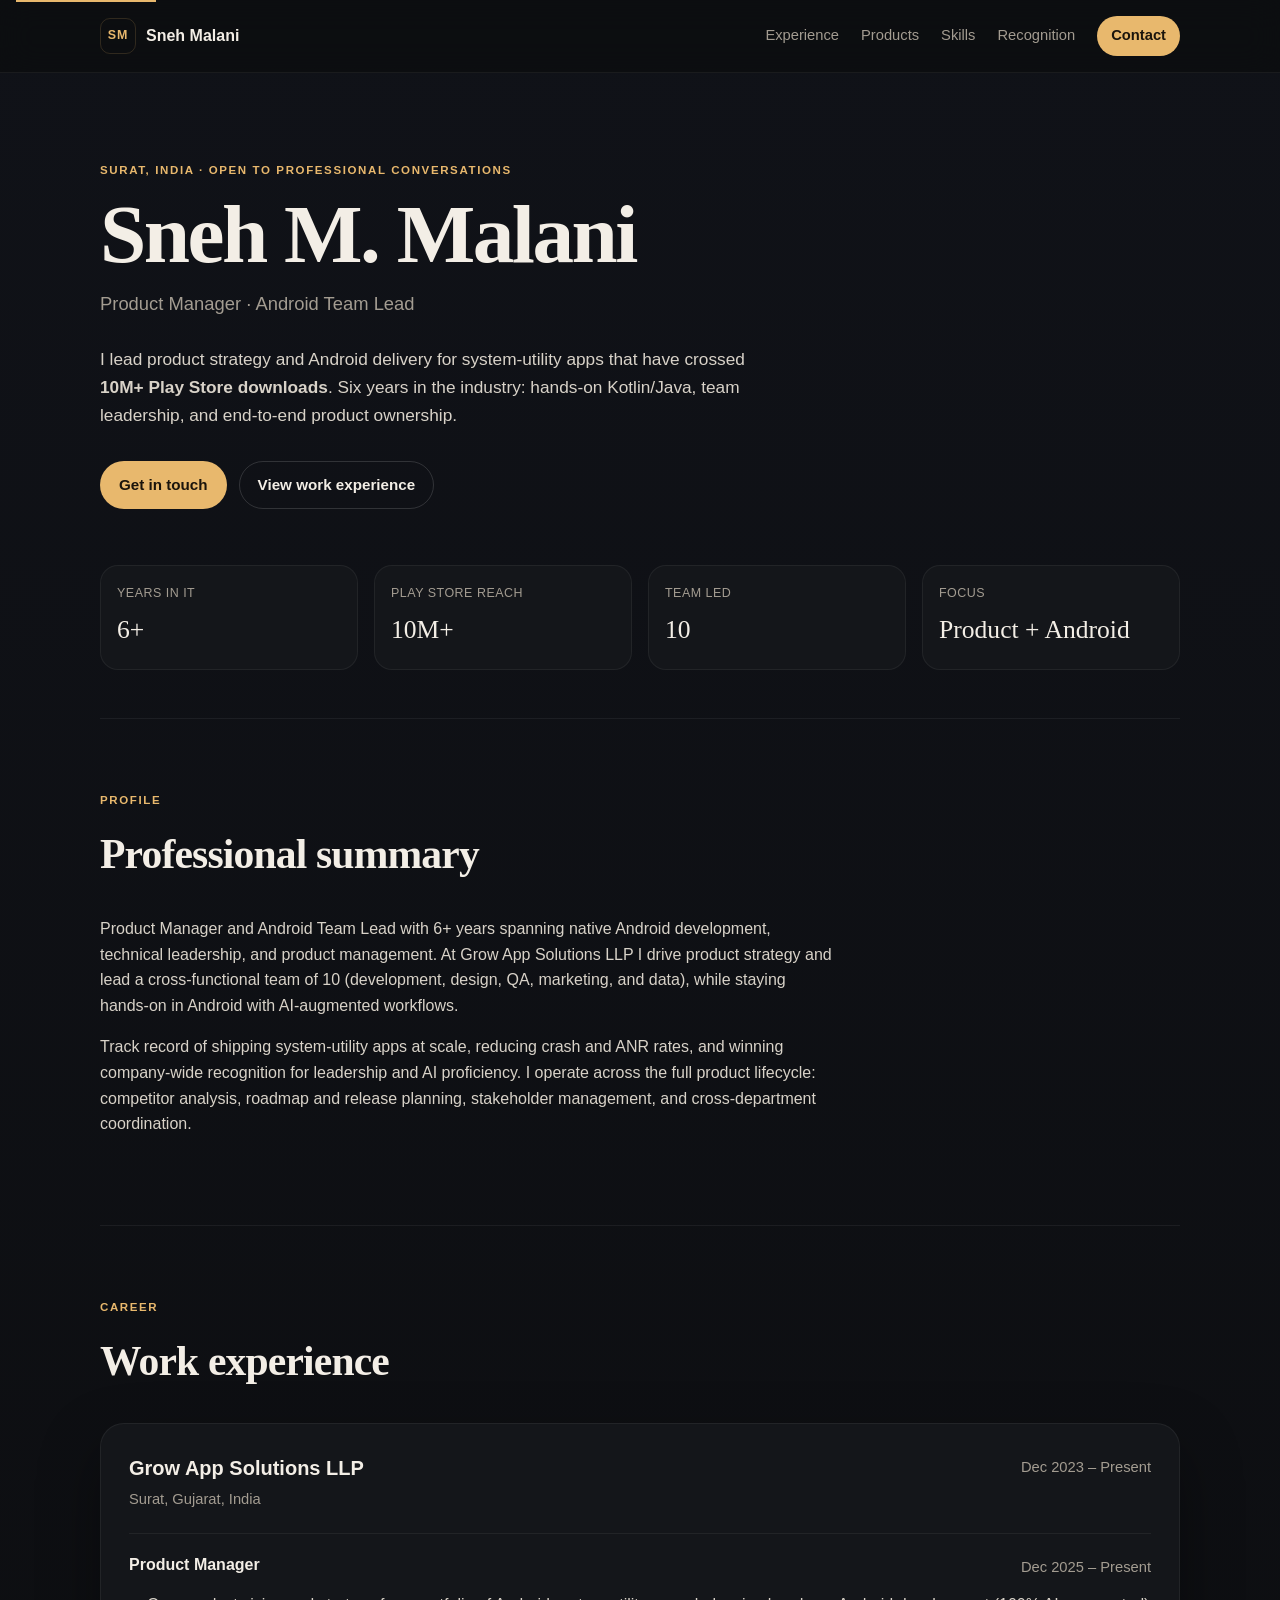
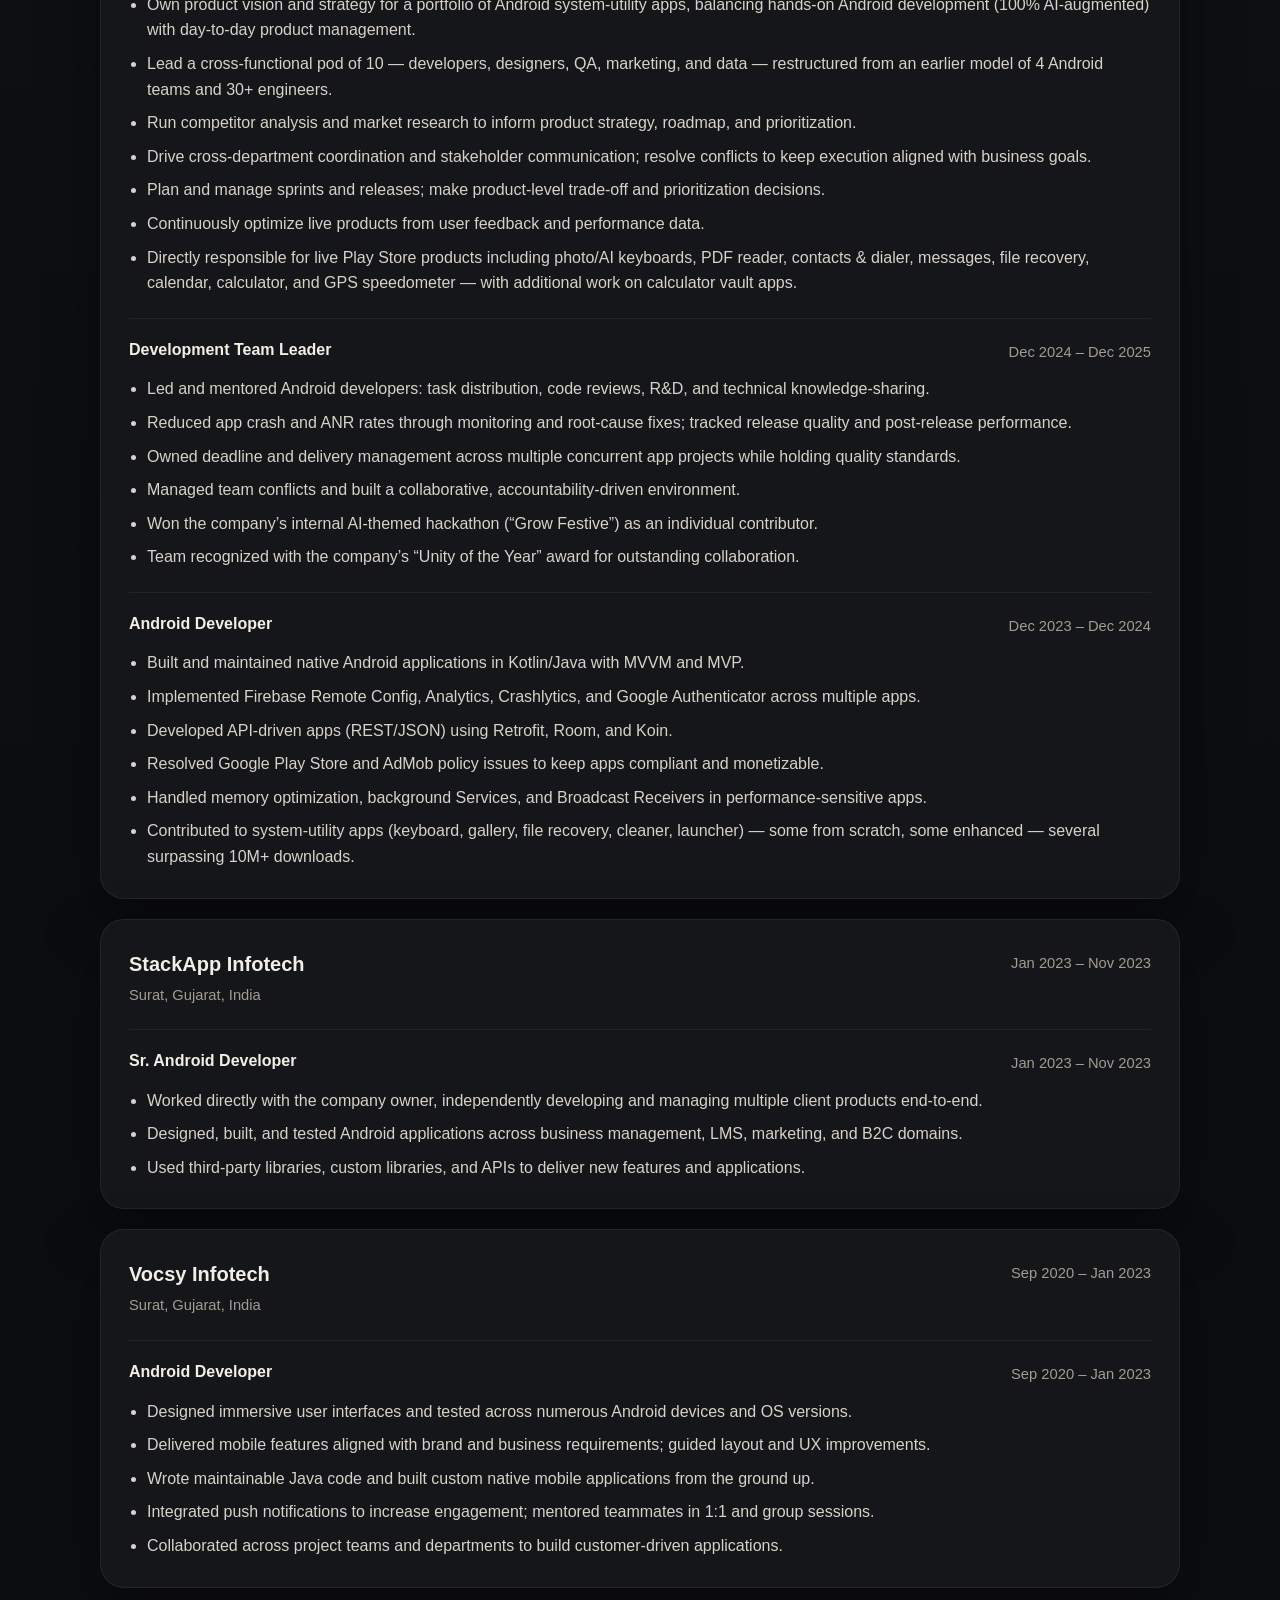
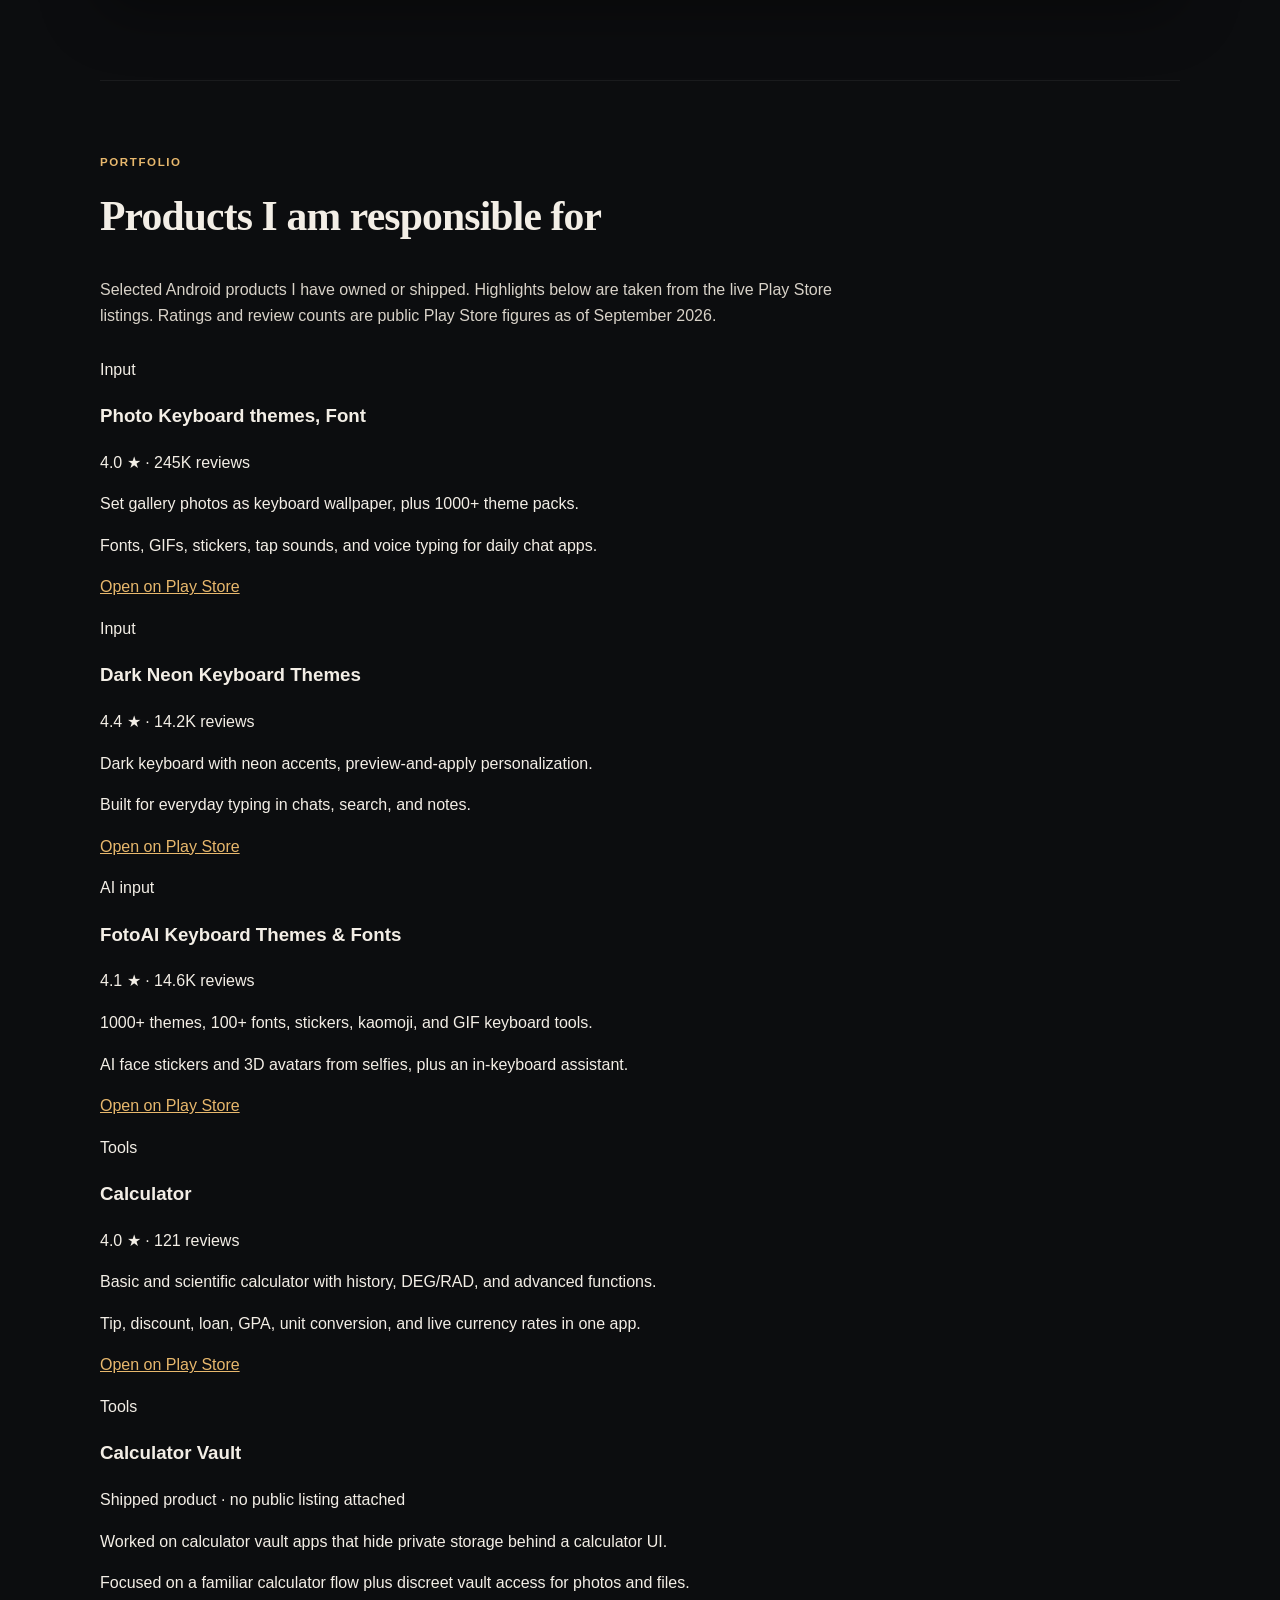
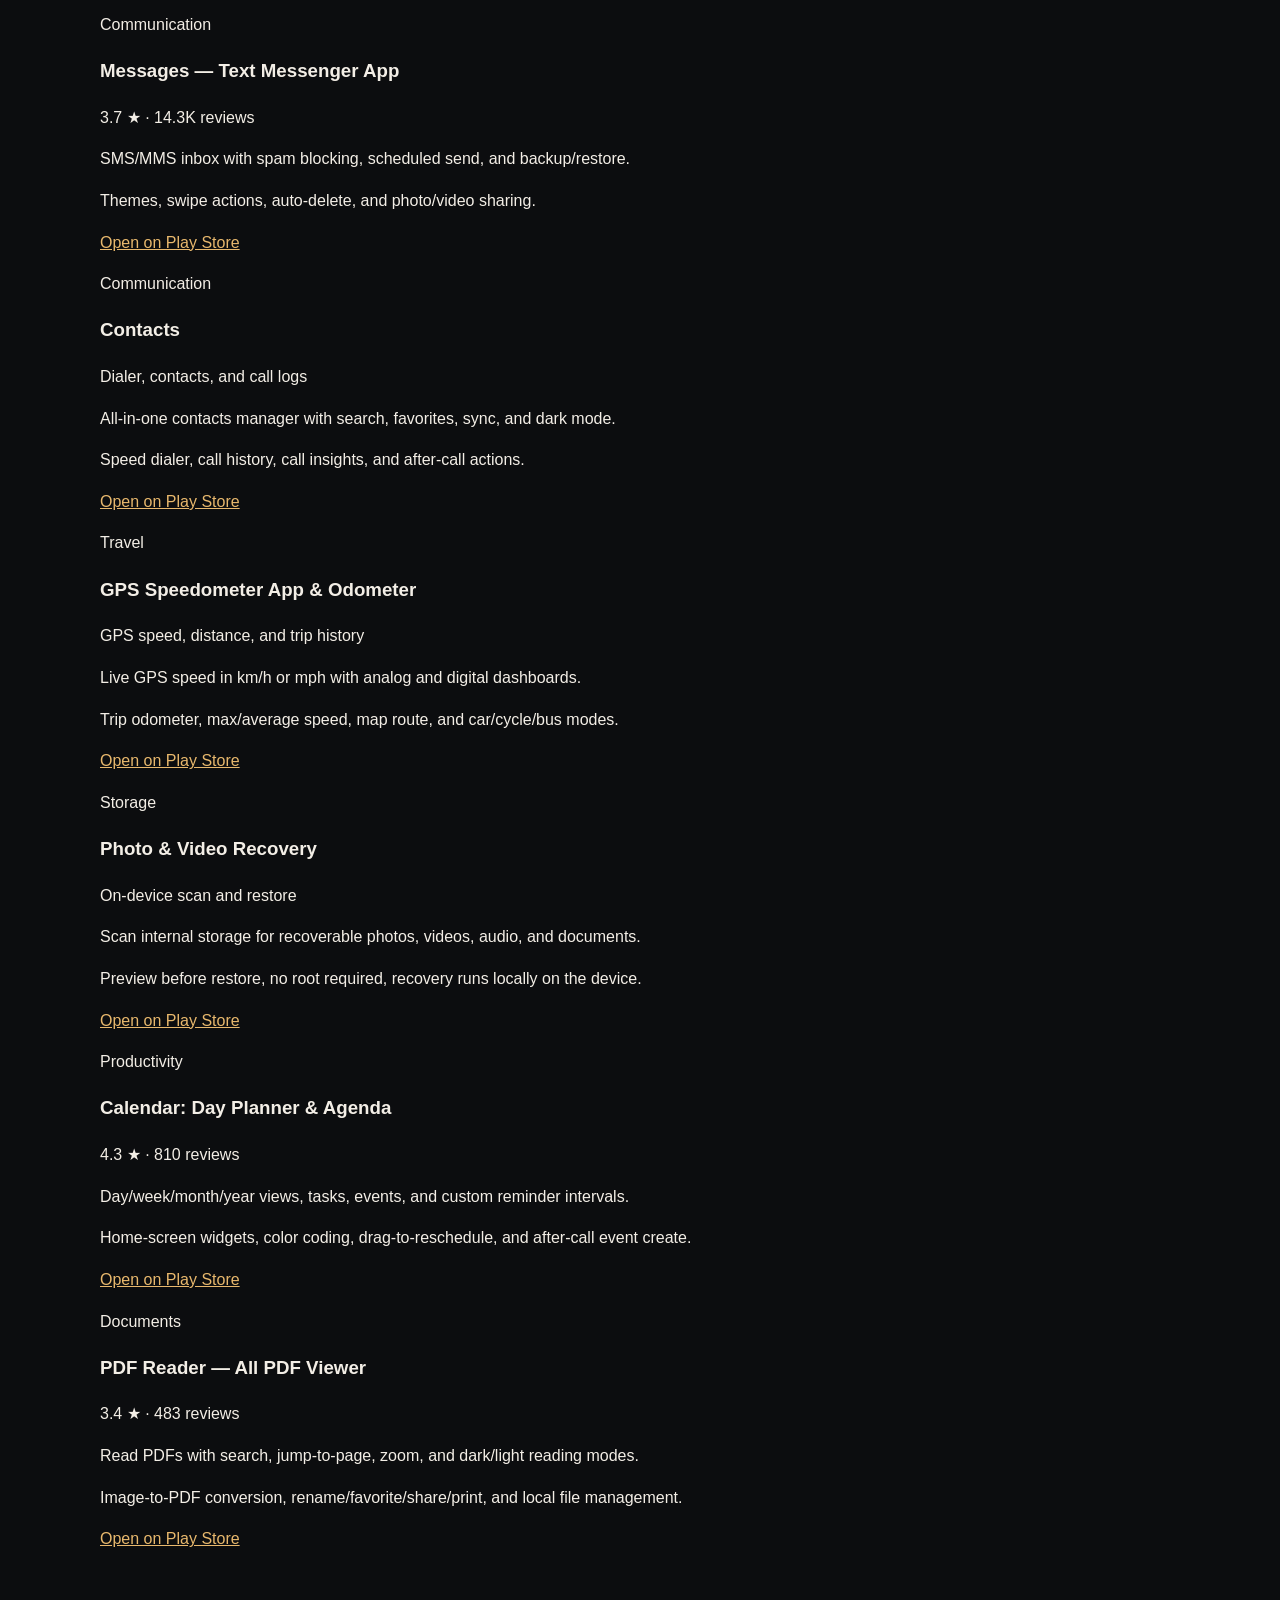
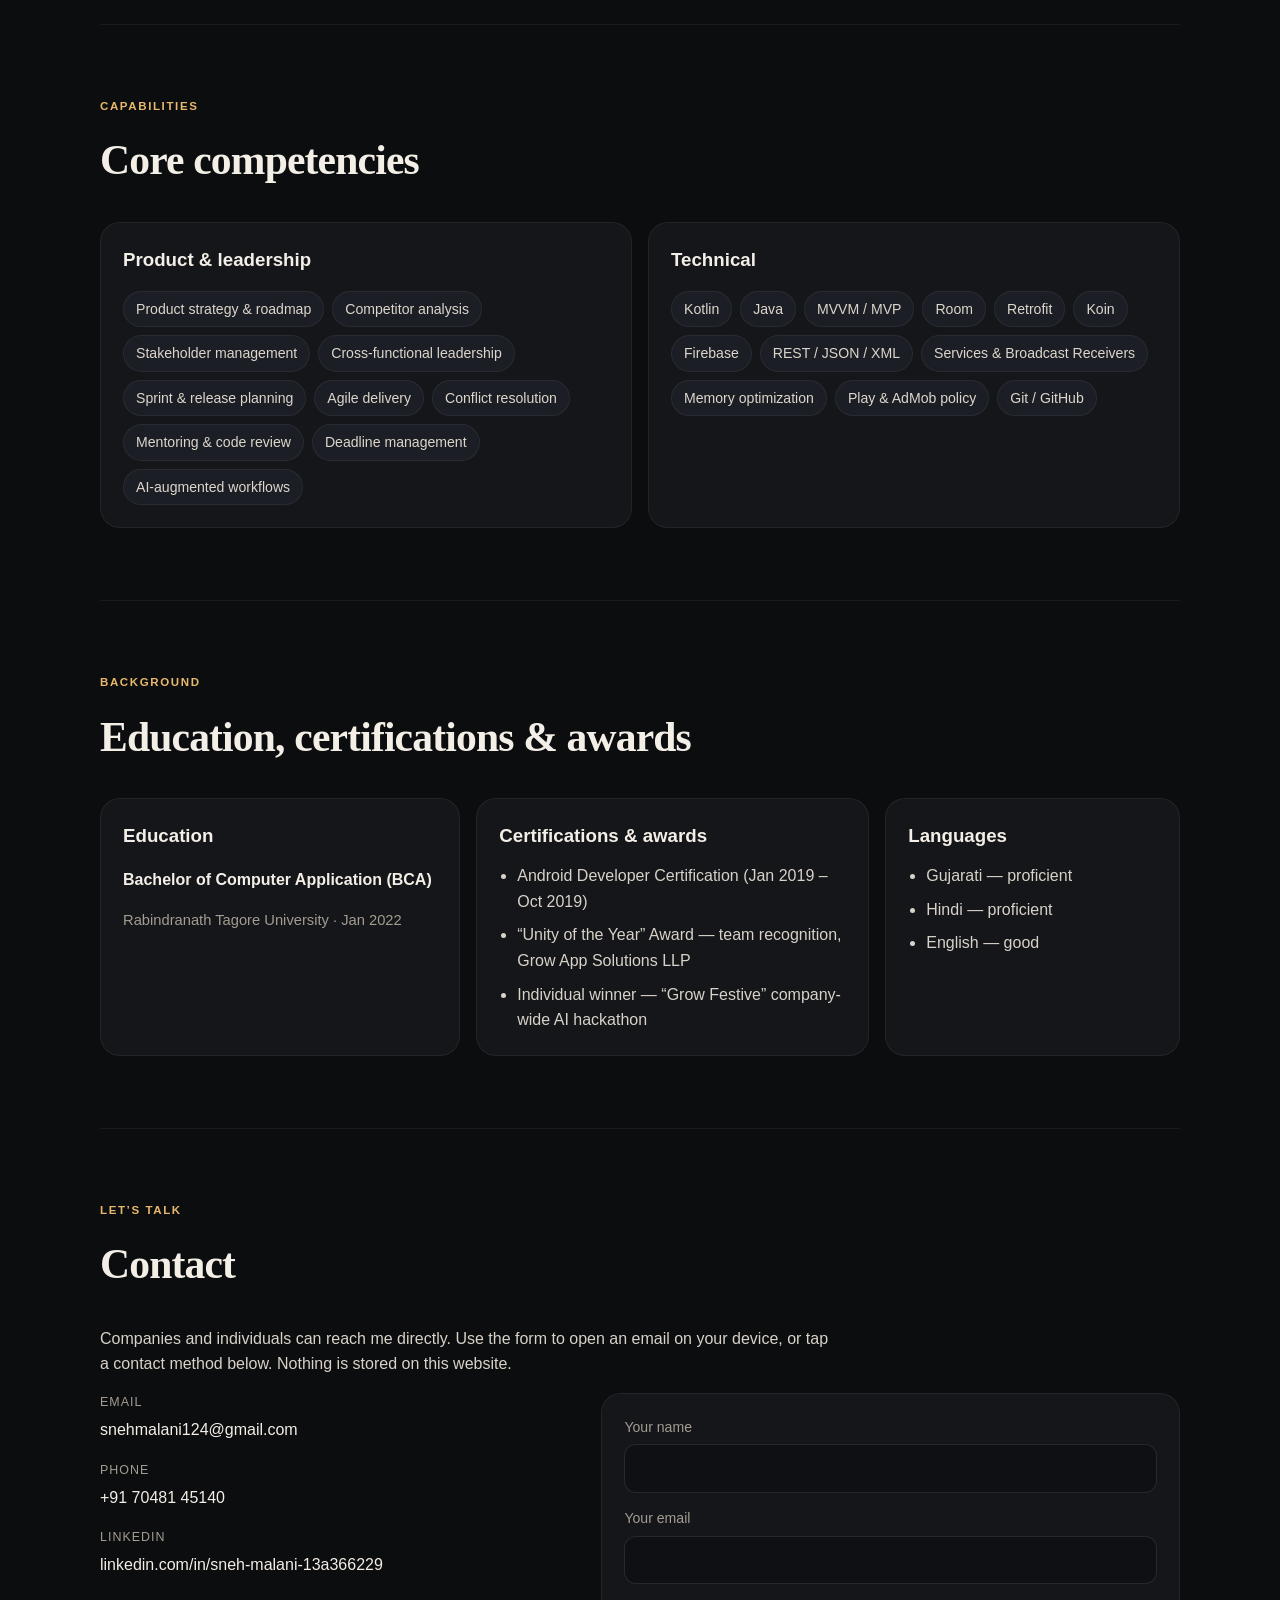
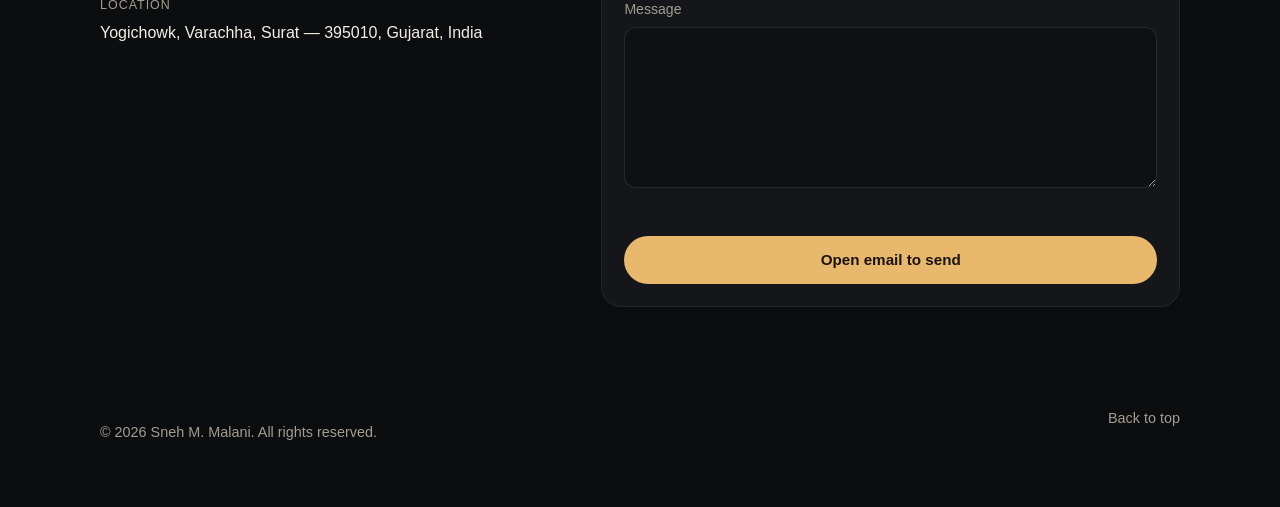
==== commit 8111c42f: "Fix product cards so each app sits in one panel" ====
--- a/index.html
+++ b/index.html
@@ -13,7 +13,7 @@
   <meta name="color-scheme" content="dark">
   <title>Sneh M. Malani — Product Manager & Android Team Lead</title>
   <link rel="icon" href="./assets/favicon.svg" type="image/svg+xml">
-  <link rel="stylesheet" href="./css/styles.css">
+  <link rel="stylesheet" href="./css/styles.css?v=3">
 </head>
 <body>
   <a class="skip-link" href="#main">Skip to content</a>
@@ -206,115 +206,93 @@
         Selected Android products I have owned or shipped. Highlights below are taken from the live Play Store listings.
         Ratings and review counts are public Play Store figures as of September 2026.
       </p>
-      <div class="product-grid">
-        <article class="product-card">
-          <p class="product-kicker">Input</p>
+      <div class="app-grid">
+        <article class="app-card">
+          <p class="app-kicker">Input</p>
           <h3>Photo Keyboard themes, Font</h3>
-          <p class="meta">4.0 ★ · 245K reviews</p>
-          <ul>
-            <li>Set gallery photos as keyboard wallpaper, plus 1000+ theme packs.</li>
-            <li>Fonts, GIFs, stickers, tap sounds, and voice typing for daily chat apps.</li>
-          </ul>
-          <a class="store-link" href="https://play.google.com/store/apps/details?id=my.photo.picture.keyboard.keyboard.theme" rel="noopener noreferrer" target="_blank">Open on Play Store</a>
-        </article>
-        <article class="product-card">
-          <p class="product-kicker">Input</p>
+          <p class="app-meta">4.0 ★ · 245K reviews</p>
+          <p class="app-point">Set gallery photos as keyboard wallpaper, plus 1000+ theme packs.</p>
+          <p class="app-point">Fonts, GIFs, stickers, tap sounds, and voice typing for daily chat apps.</p>
+          <a class="app-store" href="https://play.google.com/store/apps/details?id=my.photo.picture.keyboard.keyboard.theme" rel="noopener noreferrer" target="_blank">Open on Play Store</a>
+        </article>
+        <article class="app-card">
+          <p class="app-kicker">Input</p>
           <h3>Dark Neon Keyboard Themes</h3>
-          <p class="meta">4.4 ★ · 14.2K reviews</p>
-          <ul>
-            <li>Dark keyboard with neon accents, preview-and-apply personalization.</li>
-            <li>Built for everyday typing in chats, search, and notes.</li>
-          </ul>
-          <a class="store-link" href="https://play.google.com/store/apps/details?id=emoji.keyboard.fonts.stickers.gif.keyboard.moji" rel="noopener noreferrer" target="_blank">Open on Play Store</a>
-        </article>
-        <article class="product-card">
-          <p class="product-kicker">AI input</p>
+          <p class="app-meta">4.4 ★ · 14.2K reviews</p>
+          <p class="app-point">Dark keyboard with neon accents, preview-and-apply personalization.</p>
+          <p class="app-point">Built for everyday typing in chats, search, and notes.</p>
+          <a class="app-store" href="https://play.google.com/store/apps/details?id=emoji.keyboard.fonts.stickers.gif.keyboard.moji" rel="noopener noreferrer" target="_blank">Open on Play Store</a>
+        </article>
+        <article class="app-card">
+          <p class="app-kicker">AI input</p>
           <h3>FotoAI Keyboard Themes &amp; Fonts</h3>
-          <p class="meta">4.1 ★ · 14.6K reviews</p>
-          <ul>
-            <li>1000+ themes, 100+ fonts, stickers, kaomoji, and GIF keyboard tools.</li>
-            <li>AI face stickers and 3D avatars from selfies, plus an in-keyboard assistant.</li>
-          </ul>
-          <a class="store-link" href="https://play.google.com/store/apps/details?id=com.foto.ai.keyboard" rel="noopener noreferrer" target="_blank">Open on Play Store</a>
-        </article>
-        <article class="product-card">
-          <p class="product-kicker">Tools</p>
+          <p class="app-meta">4.1 ★ · 14.6K reviews</p>
+          <p class="app-point">1000+ themes, 100+ fonts, stickers, kaomoji, and GIF keyboard tools.</p>
+          <p class="app-point">AI face stickers and 3D avatars from selfies, plus an in-keyboard assistant.</p>
+          <a class="app-store" href="https://play.google.com/store/apps/details?id=com.foto.ai.keyboard" rel="noopener noreferrer" target="_blank">Open on Play Store</a>
+        </article>
+        <article class="app-card">
+          <p class="app-kicker">Tools</p>
           <h3>Calculator</h3>
-          <p class="meta">4.0 ★ · 121 reviews</p>
-          <ul>
-            <li>Basic and scientific calculator with history, DEG/RAD, and advanced functions.</li>
-            <li>Tip, discount, loan, GPA, unit conversion, and live currency rates in one app.</li>
-          </ul>
-          <a class="store-link" href="https://play.google.com/store/apps/details?id=com.calculator.bmi.tip.unit.scientific.currency" rel="noopener noreferrer" target="_blank">Open on Play Store</a>
-        </article>
-        <article class="product-card">
-          <p class="product-kicker">Tools</p>
+          <p class="app-meta">4.0 ★ · 121 reviews</p>
+          <p class="app-point">Basic and scientific calculator with history, DEG/RAD, and advanced functions.</p>
+          <p class="app-point">Tip, discount, loan, GPA, unit conversion, and live currency rates in one app.</p>
+          <a class="app-store" href="https://play.google.com/store/apps/details?id=com.calculator.bmi.tip.unit.scientific.currency" rel="noopener noreferrer" target="_blank">Open on Play Store</a>
+        </article>
+        <article class="app-card">
+          <p class="app-kicker">Tools</p>
           <h3>Calculator Vault</h3>
-          <p class="meta">Shipped product · no public listing attached</p>
-          <ul>
-            <li>Worked on calculator vault apps that hide private storage behind a calculator UI.</li>
-            <li>Focused on a familiar calculator flow plus discreet vault access for photos and files.</li>
-          </ul>
-        </article>
-        <article class="product-card">
-          <p class="product-kicker">Communication</p>
+          <p class="app-meta">Shipped product · no public listing attached</p>
+          <p class="app-point">Worked on calculator vault apps that hide private storage behind a calculator UI.</p>
+          <p class="app-point">Focused on a familiar calculator flow plus discreet vault access for photos and files.</p>
+        </article>
+        <article class="app-card">
+          <p class="app-kicker">Communication</p>
           <h3>Messages — Text Messenger App</h3>
-          <p class="meta">3.7 ★ · 14.3K reviews</p>
-          <ul>
-            <li>SMS/MMS inbox with spam blocking, scheduled send, and backup/restore.</li>
-            <li>Themes, swipe actions, auto-delete, and photo/video sharing.</li>
-          </ul>
-          <a class="store-link" href="https://play.google.com/store/apps/details?id=sms.app.messages.app.message.box.message.me.jp" rel="noopener noreferrer" target="_blank">Open on Play Store</a>
-        </article>
-        <article class="product-card">
-          <p class="product-kicker">Communication</p>
+          <p class="app-meta">3.7 ★ · 14.3K reviews</p>
+          <p class="app-point">SMS/MMS inbox with spam blocking, scheduled send, and backup/restore.</p>
+          <p class="app-point">Themes, swipe actions, auto-delete, and photo/video sharing.</p>
+          <a class="app-store" href="https://play.google.com/store/apps/details?id=sms.app.messages.app.message.box.message.me.jp" rel="noopener noreferrer" target="_blank">Open on Play Store</a>
+        </article>
+        <article class="app-card">
+          <p class="app-kicker">Communication</p>
           <h3>Contacts</h3>
-          <p class="meta">Dialer, contacts, and call logs</p>
-          <ul>
-            <li>All-in-one contacts manager with search, favorites, sync, and dark mode.</li>
-            <li>Speed dialer, call history, call insights, and after-call actions.</li>
-          </ul>
-          <a class="store-link" href="https://play.google.com/store/apps/details?id=com.phone.contacts.call.dialer" rel="noopener noreferrer" target="_blank">Open on Play Store</a>
-        </article>
-        <article class="product-card">
-          <p class="product-kicker">Travel</p>
+          <p class="app-meta">Dialer, contacts, and call logs</p>
+          <p class="app-point">All-in-one contacts manager with search, favorites, sync, and dark mode.</p>
+          <p class="app-point">Speed dialer, call history, call insights, and after-call actions.</p>
+          <a class="app-store" href="https://play.google.com/store/apps/details?id=com.phone.contacts.call.dialer" rel="noopener noreferrer" target="_blank">Open on Play Store</a>
+        </article>
+        <article class="app-card">
+          <p class="app-kicker">Travel</p>
           <h3>GPS Speedometer App &amp; Odometer</h3>
-          <p class="meta">GPS speed, distance, and trip history</p>
-          <ul>
-            <li>Live GPS speed in km/h or mph with analog and digital dashboards.</li>
-            <li>Trip odometer, max/average speed, map route, and car/cycle/bus modes.</li>
-          </ul>
-          <a class="store-link" href="https://play.google.com/store/apps/details?id=com.gps.speedometer.odometer.speedtracker" rel="noopener noreferrer" target="_blank">Open on Play Store</a>
-        </article>
-        <article class="product-card">
-          <p class="product-kicker">Storage</p>
+          <p class="app-meta">GPS speed, distance, and trip history</p>
+          <p class="app-point">Live GPS speed in km/h or mph with analog and digital dashboards.</p>
+          <p class="app-point">Trip odometer, max/average speed, map route, and car/cycle/bus modes.</p>
+          <a class="app-store" href="https://play.google.com/store/apps/details?id=com.gps.speedometer.odometer.speedtracker" rel="noopener noreferrer" target="_blank">Open on Play Store</a>
+        </article>
+        <article class="app-card">
+          <p class="app-kicker">Storage</p>
           <h3>Photo &amp; Video Recovery</h3>
-          <p class="meta">On-device scan and restore</p>
-          <ul>
-            <li>Scan internal storage for recoverable photos, videos, audio, and documents.</li>
-            <li>Preview before restore, no root required, recovery runs locally on the device.</li>
-          </ul>
-          <a class="store-link" href="https://play.google.com/store/apps/details?id=com.photorecovery.restore.image.video.data.filerecovery" rel="noopener noreferrer" target="_blank">Open on Play Store</a>
-        </article>
-        <article class="product-card">
-          <p class="product-kicker">Productivity</p>
+          <p class="app-meta">On-device scan and restore</p>
+          <p class="app-point">Scan internal storage for recoverable photos, videos, audio, and documents.</p>
+          <p class="app-point">Preview before restore, no root required, recovery runs locally on the device.</p>
+          <a class="app-store" href="https://play.google.com/store/apps/details?id=com.photorecovery.restore.image.video.data.filerecovery" rel="noopener noreferrer" target="_blank">Open on Play Store</a>
+        </article>
+        <article class="app-card">
+          <p class="app-kicker">Productivity</p>
           <h3>Calendar: Day Planner &amp; Agenda</h3>
-          <p class="meta">4.3 ★ · 810 reviews</p>
-          <ul>
-            <li>Day/week/month/year views, tasks, events, and custom reminder intervals.</li>
-            <li>Home-screen widgets, color coding, drag-to-reschedule, and after-call event create.</li>
-          </ul>
-          <a class="store-link" href="https://play.google.com/store/apps/details?id=com.calendar.event.planner.reminder" rel="noopener noreferrer" target="_blank">Open on Play Store</a>
-        </article>
-        <article class="product-card">
-          <p class="product-kicker">Documents</p>
+          <p class="app-meta">4.3 ★ · 810 reviews</p>
+          <p class="app-point">Day/week/month/year views, tasks, events, and custom reminder intervals.</p>
+          <p class="app-point">Home-screen widgets, color coding, drag-to-reschedule, and after-call event create.</p>
+          <a class="app-store" href="https://play.google.com/store/apps/details?id=com.calendar.event.planner.reminder" rel="noopener noreferrer" target="_blank">Open on Play Store</a>
+        </article>
+        <article class="app-card">
+          <p class="app-kicker">Documents</p>
           <h3>PDF Reader — All PDF Viewer</h3>
-          <p class="meta">3.4 ★ · 483 reviews</p>
-          <ul>
-            <li>Read PDFs with search, jump-to-page, zoom, and dark/light reading modes.</li>
-            <li>Image-to-PDF conversion, rename/favorite/share/print, and local file management.</li>
-          </ul>
-          <a class="store-link" href="https://play.google.com/store/apps/details?id=com.pdf.read.view.pdfreader.pdfviewer.editor" rel="noopener noreferrer" target="_blank">Open on Play Store</a>
+          <p class="app-meta">3.4 ★ · 483 reviews</p>
+          <p class="app-point">Read PDFs with search, jump-to-page, zoom, and dark/light reading modes.</p>
+          <p class="app-point">Image-to-PDF conversion, rename/favorite/share/print, and local file management.</p>
+          <a class="app-store" href="https://play.google.com/store/apps/details?id=com.pdf.read.view.pdfreader.pdfviewer.editor" rel="noopener noreferrer" target="_blank">Open on Play Store</a>
         </article>
       </div>
     </section>
@@ -445,7 +423,7 @@
     <a href="#top">Back to top</a>
   </footer>
 
-  <script src="./js/security.js" defer></script>
-  <script src="./js/main.js" defer></script>
+  <script src="./js/security.js?v=3" defer></script>
+  <script src="./js/main.js?v=3" defer></script>
 </body>
 </html>
--- a/css/styles.css
+++ b/css/styles.css
@@ -355,28 +355,57 @@
 }
 
 .product-grid {
-  list-style: none;
-  margin: 0;
-  padding: 0;
-  display: grid;
-  grid-template-columns: repeat(4, 1fr);
+  display: grid;
+  grid-template-columns: 1fr 1fr;
   gap: 14px;
 }
 
-.product-grid li {
+.product-card {
   background: var(--bg-elev);
   border: 1px solid rgba(255, 255, 255, 0.06);
   border-radius: 16px;
-  padding: 18px;
+  padding: 20px 18px 18px;
   display: flex;
   flex-direction: column;
-  gap: 6px;
-  min-height: 110px;
-}
-
-.product-grid span {
-  color: var(--muted);
-  font-size: 0.88rem;
+  min-height: 220px;
+}
+
+.product-kicker {
+  margin: 0 0 6px;
+  color: var(--accent);
+  letter-spacing: 0.12em;
+  text-transform: uppercase;
+  font-size: 0.68rem;
+  font-weight: 700;
+}
+
+.product-card h3 {
+  margin: 0;
+  font-size: 1.12rem;
+  line-height: 1.3;
+}
+
+.product-card ul {
+  margin: 12px 0 16px;
+  padding-left: 18px;
+  color: #d8d2c8;
+  flex: 1;
+}
+
+.product-card li + li {
+  margin-top: 8px;
+}
+
+.store-link {
+  align-self: flex-start;
+  color: var(--accent);
+  text-decoration: none;
+  font-weight: 600;
+  font-size: 0.9rem;
+}
+
+.store-link:hover {
+  color: var(--accent-strong);
 }
 
 .skill-panels {
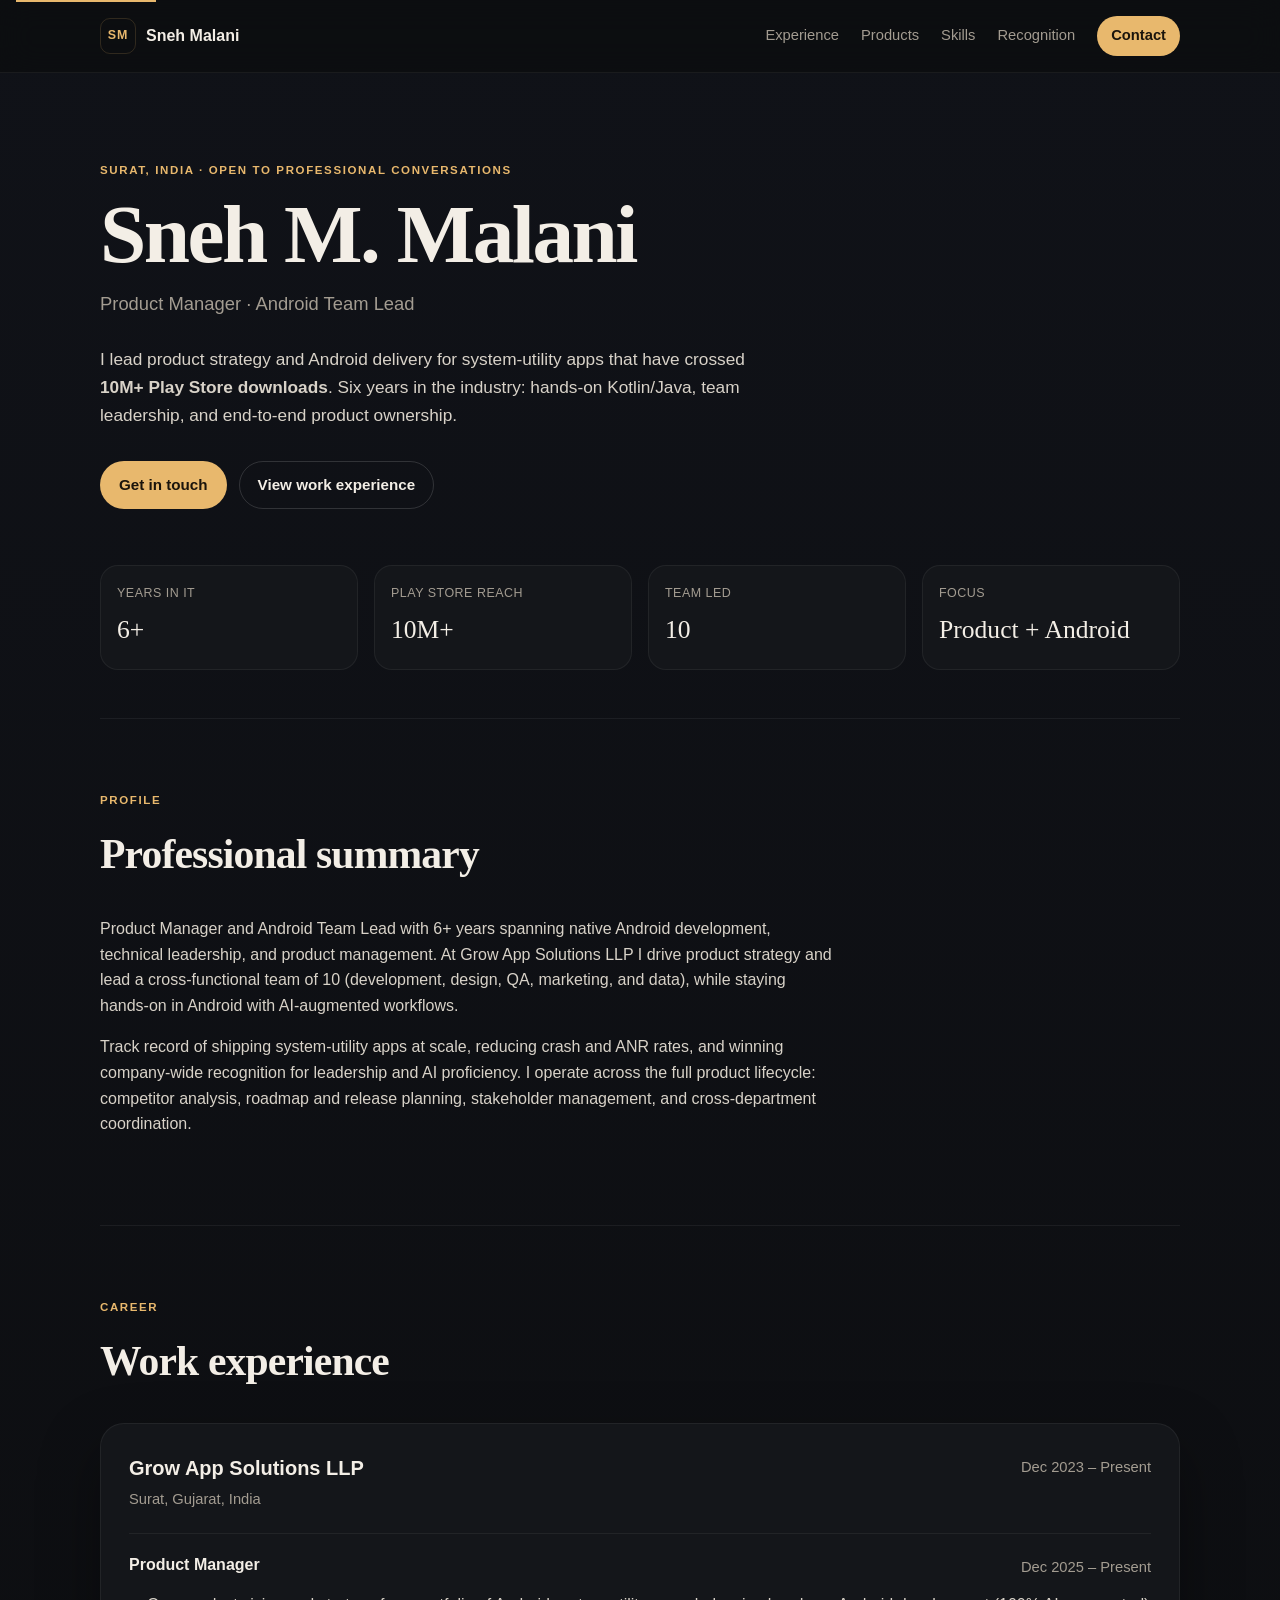
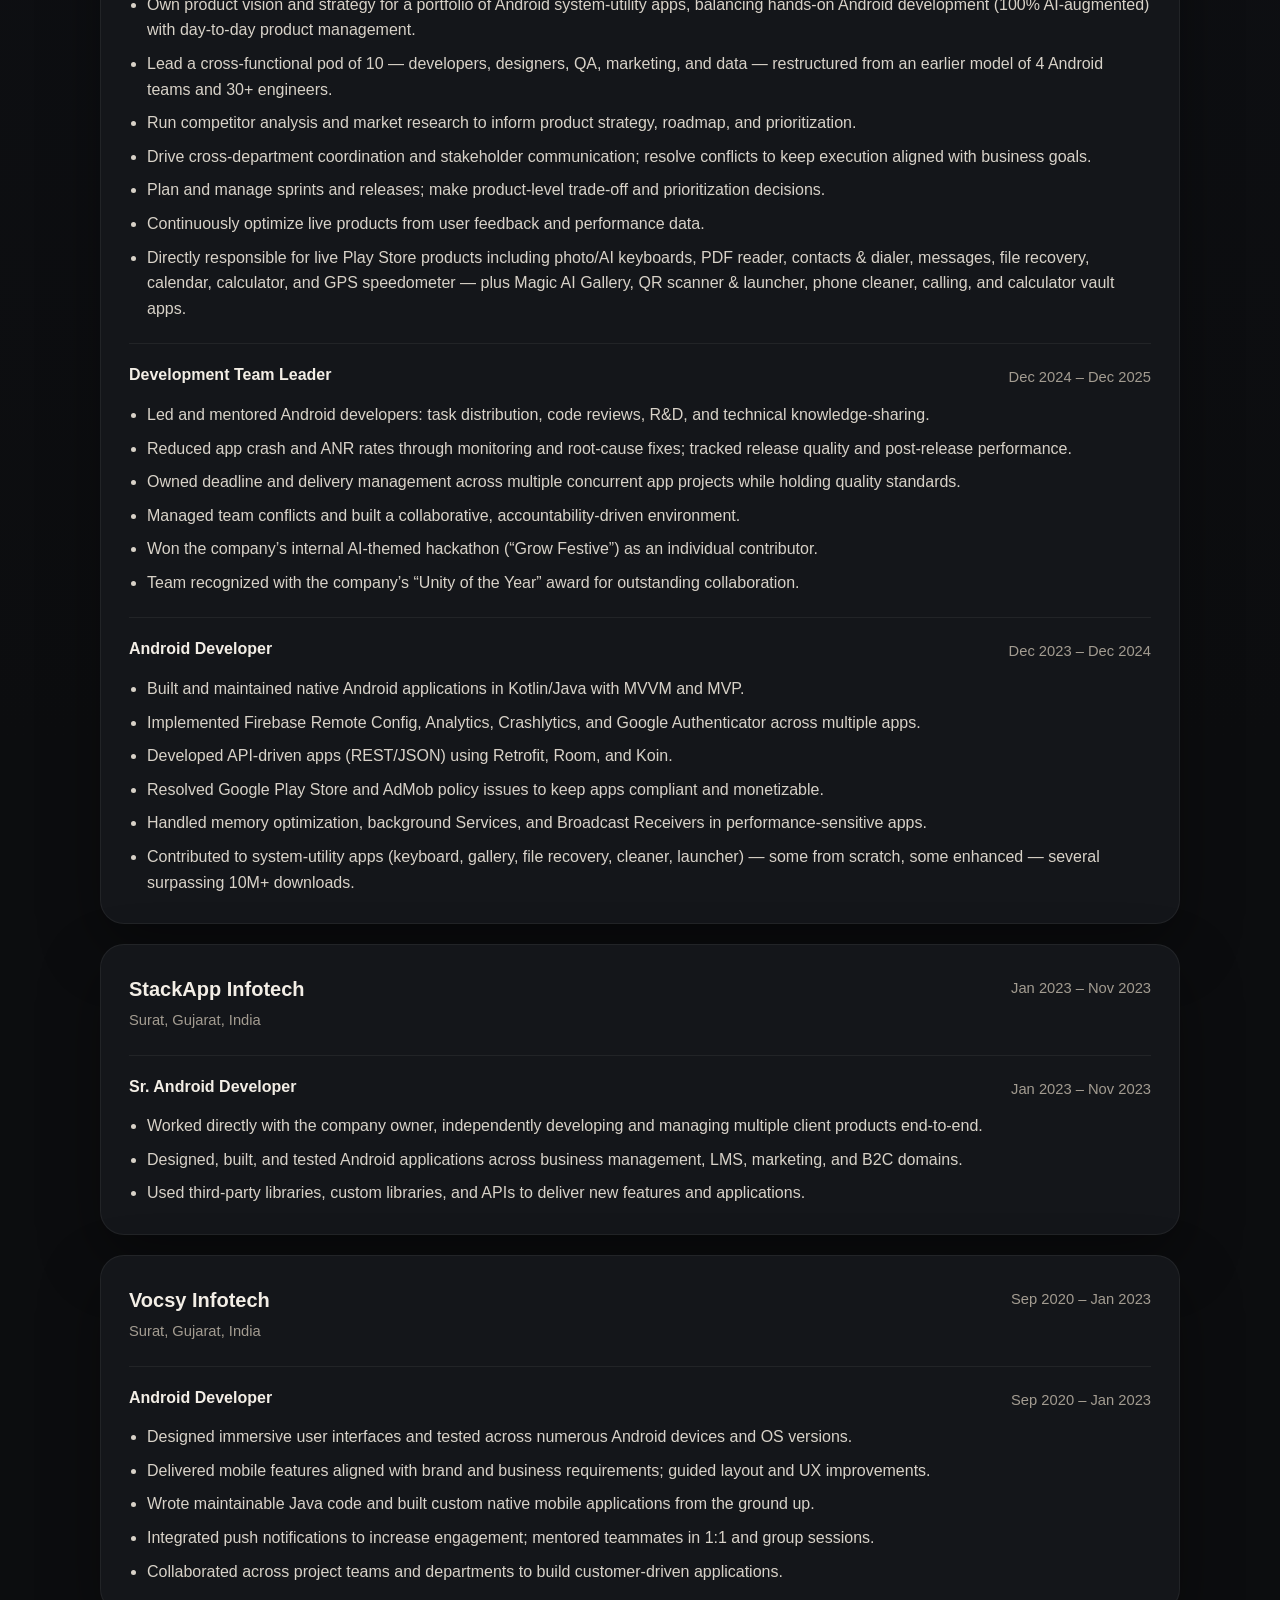
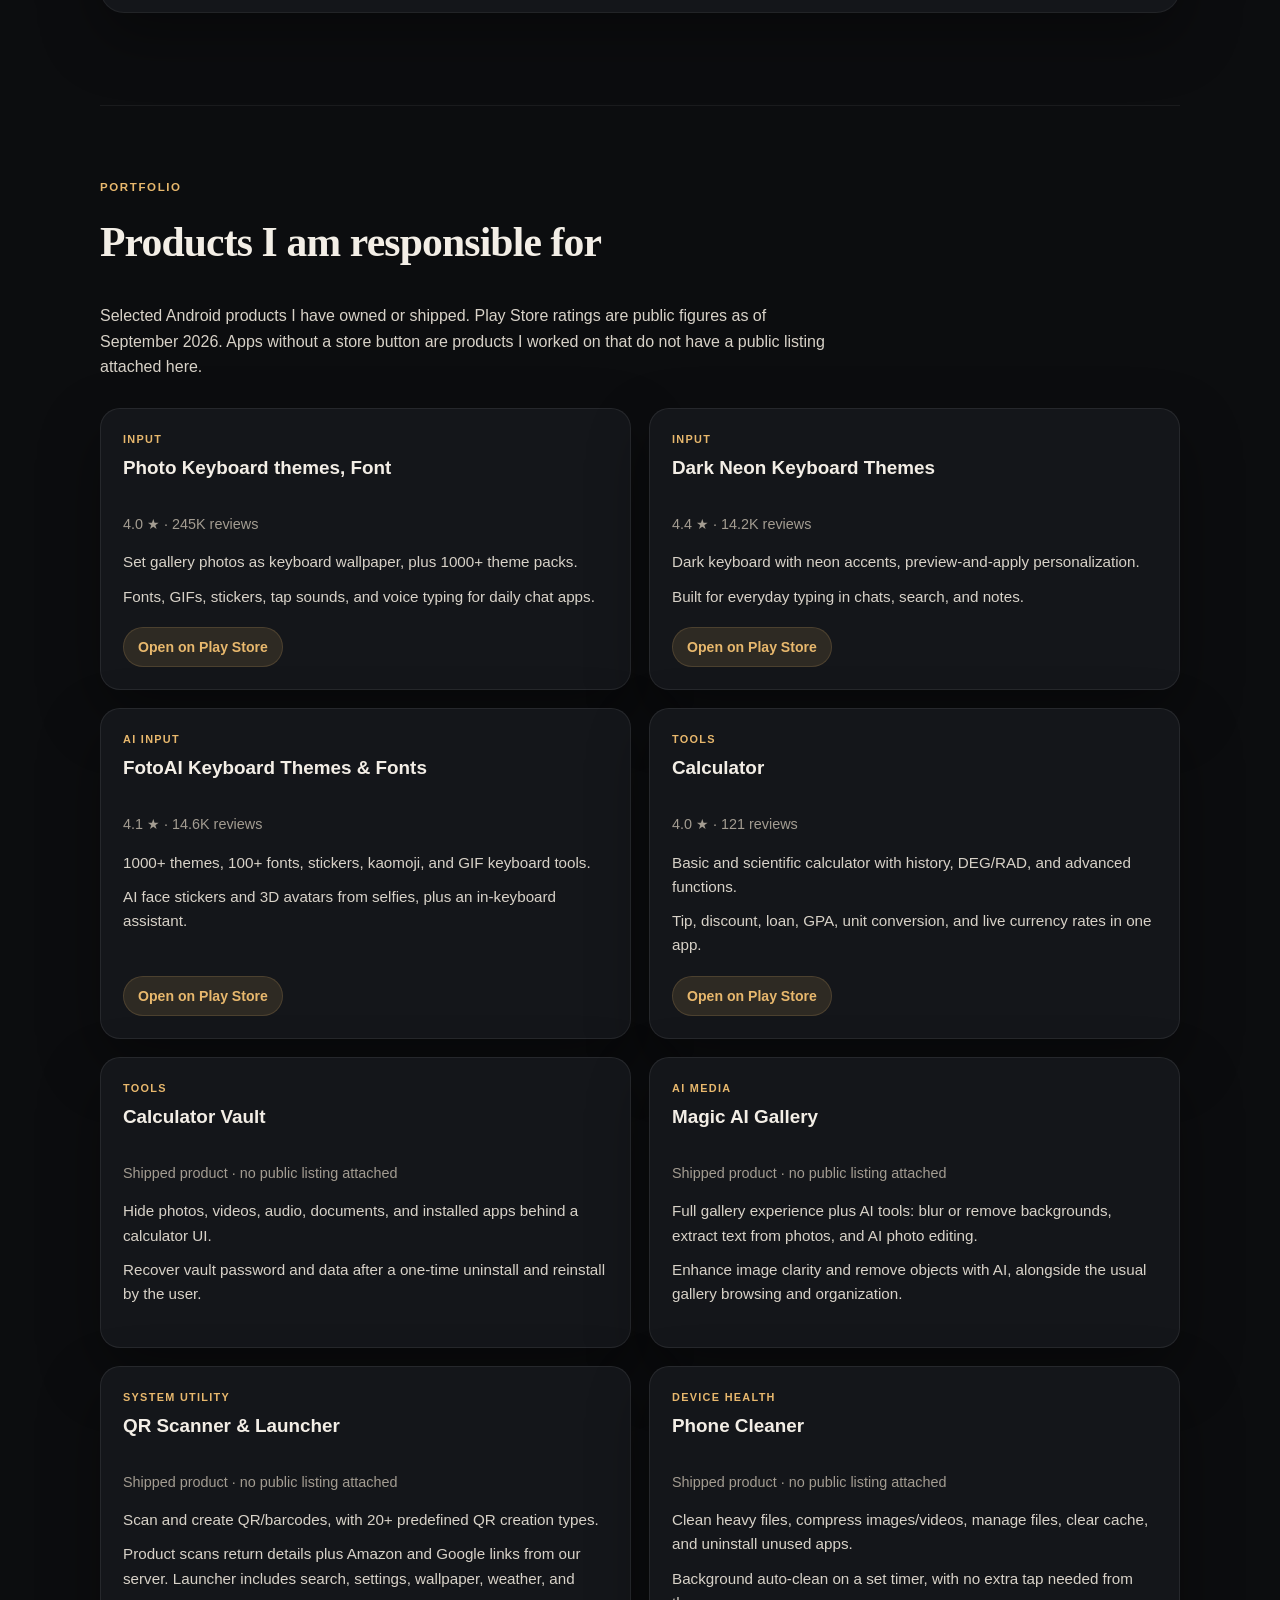
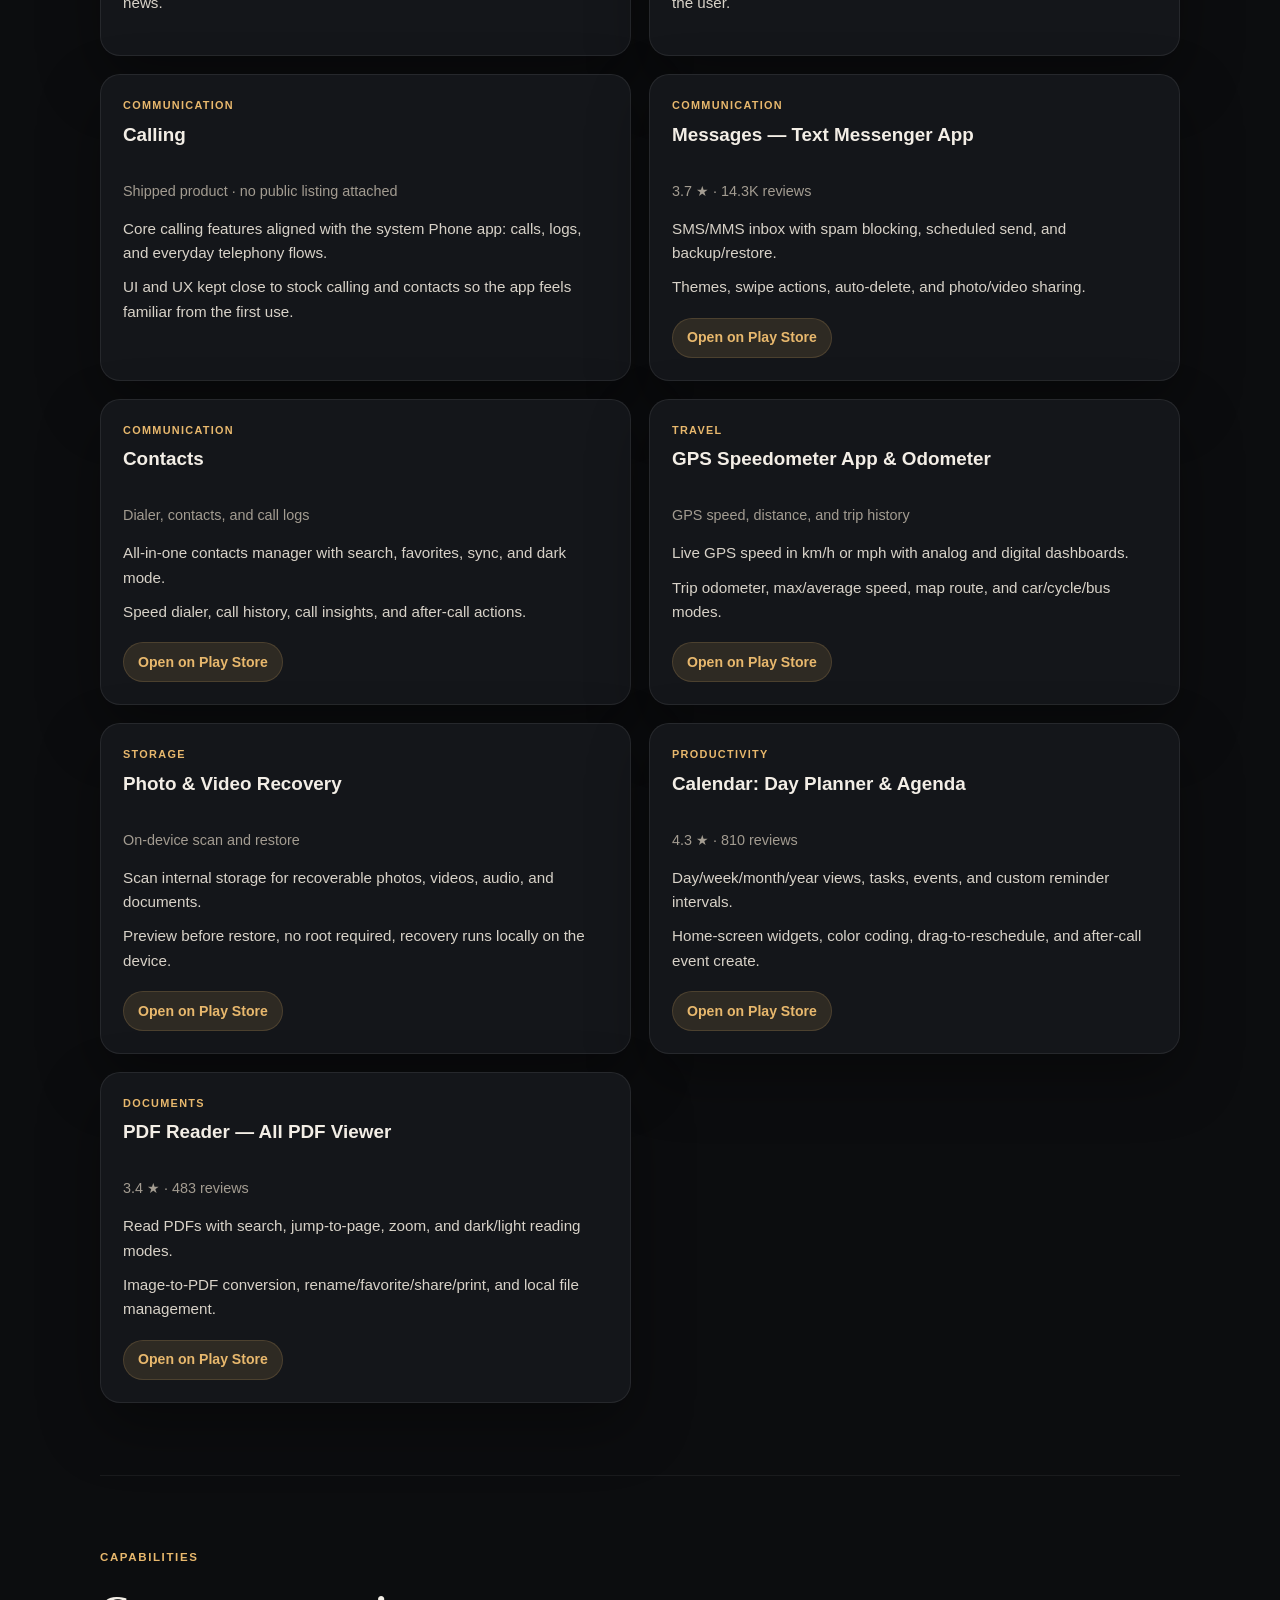
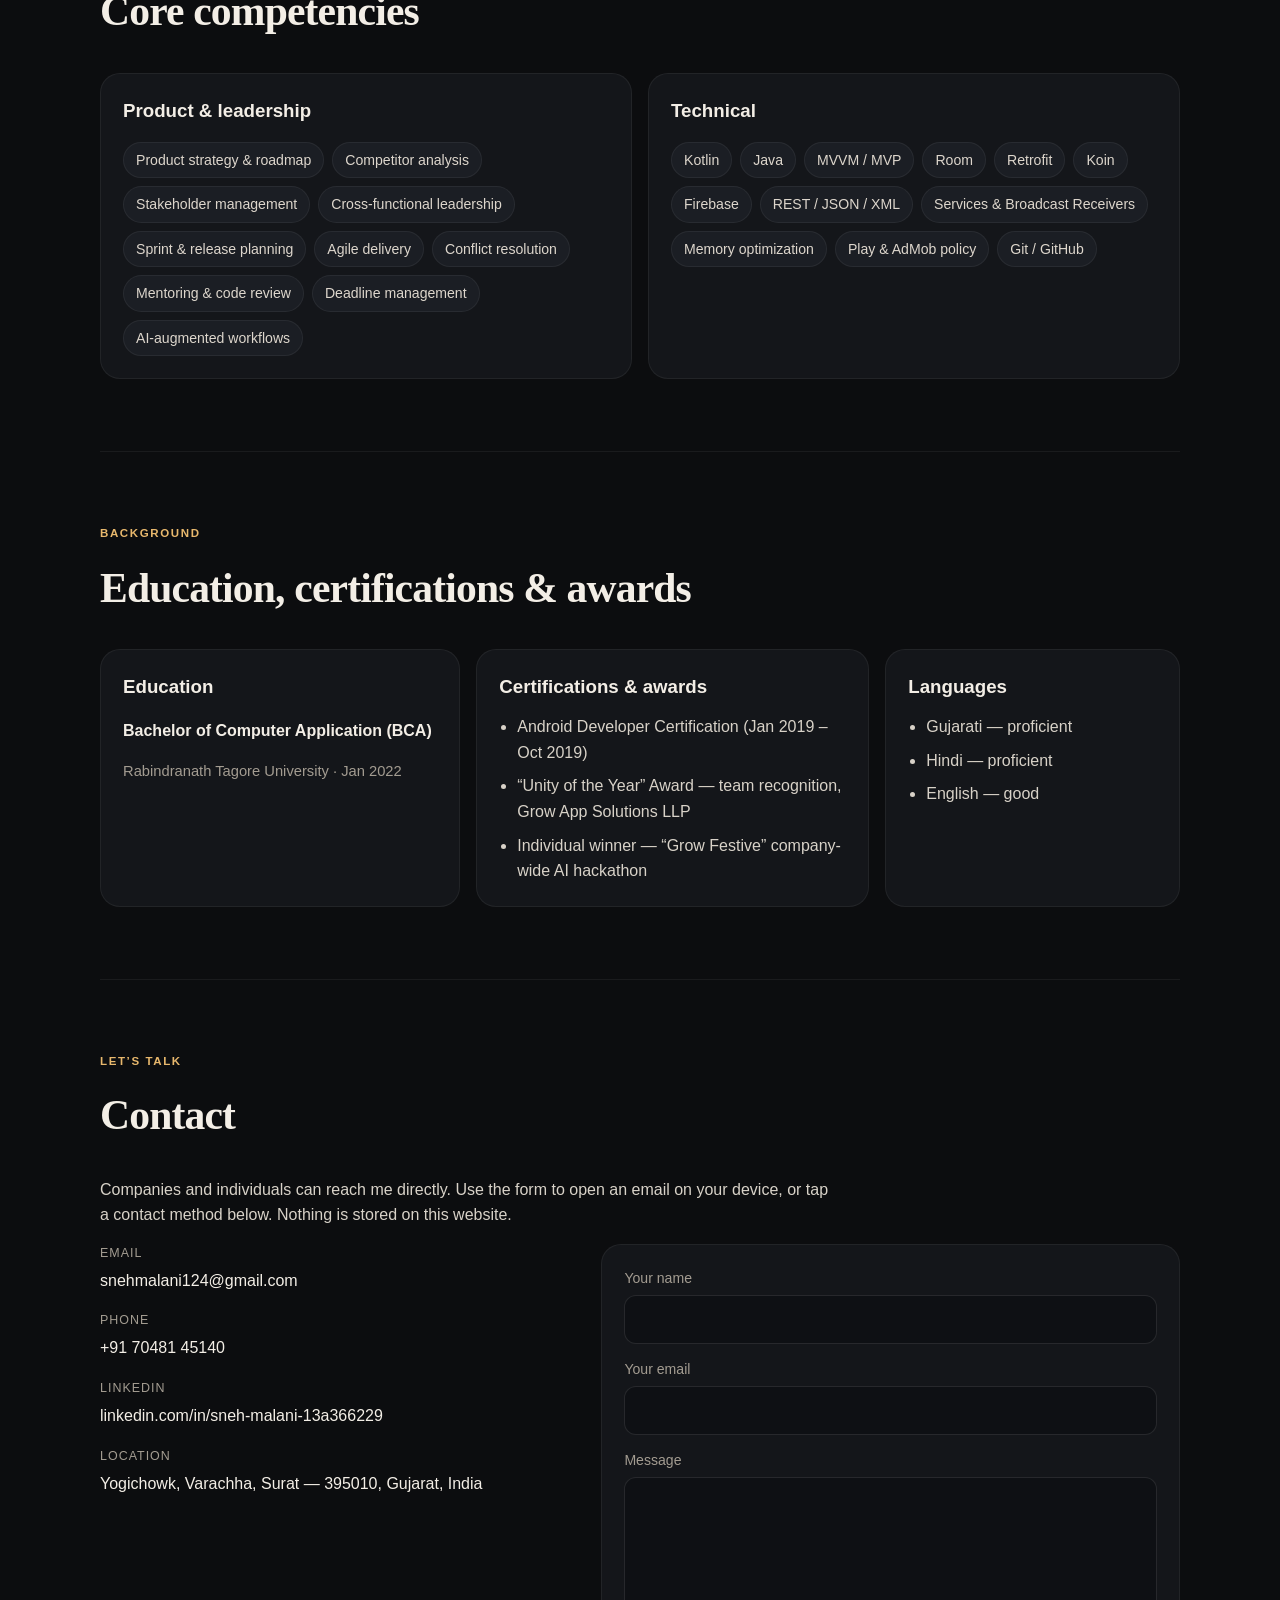
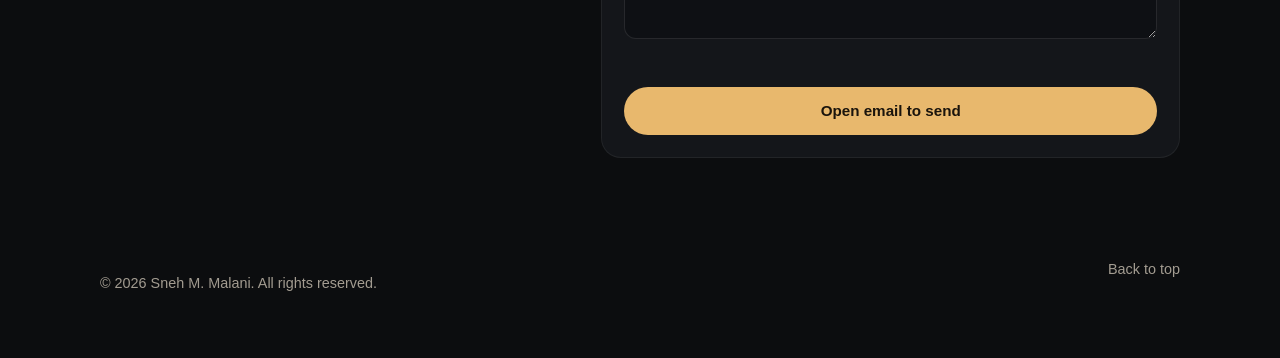
==== commit 649b7746: "Add vault, gallery, QR launcher, cleaner, and calling product cards" ====
--- a/index.html
+++ b/index.html
@@ -13,7 +13,7 @@
   <meta name="color-scheme" content="dark">
   <title>Sneh M. Malani — Product Manager & Android Team Lead</title>
   <link rel="icon" href="./assets/favicon.svg" type="image/svg+xml">
-  <link rel="stylesheet" href="./css/styles.css?v=3">
+  <link rel="stylesheet" href="./css/styles.css?v=4">
 </head>
 <body>
   <a class="skip-link" href="#main">Skip to content</a>
@@ -117,7 +117,7 @@
             <li>Drive cross-department coordination and stakeholder communication; resolve conflicts to keep execution aligned with business goals.</li>
             <li>Plan and manage sprints and releases; make product-level trade-off and prioritization decisions.</li>
             <li>Continuously optimize live products from user feedback and performance data.</li>
-            <li>Directly responsible for live Play Store products including photo/AI keyboards, PDF reader, contacts &amp; dialer, messages, file recovery, calendar, calculator, and GPS speedometer — with additional work on calculator vault apps.</li>
+            <li>Directly responsible for live Play Store products including photo/AI keyboards, PDF reader, contacts &amp; dialer, messages, file recovery, calendar, calculator, and GPS speedometer — plus Magic AI Gallery, QR scanner &amp; launcher, phone cleaner, calling, and calculator vault apps.</li>
           </ul>
         </div>
 
@@ -203,8 +203,8 @@
         <h2 id="products-title">Products I am responsible for</h2>
       </div>
       <p class="prose intro">
-        Selected Android products I have owned or shipped. Highlights below are taken from the live Play Store listings.
-        Ratings and review counts are public Play Store figures as of September 2026.
+        Selected Android products I have owned or shipped. Play Store ratings are public figures as of September 2026.
+        Apps without a store button are products I worked on that do not have a public listing attached here.
       </p>
       <div class="app-grid">
         <article class="app-card">
@@ -243,8 +243,36 @@
           <p class="app-kicker">Tools</p>
           <h3>Calculator Vault</h3>
           <p class="app-meta">Shipped product · no public listing attached</p>
-          <p class="app-point">Worked on calculator vault apps that hide private storage behind a calculator UI.</p>
-          <p class="app-point">Focused on a familiar calculator flow plus discreet vault access for photos and files.</p>
+          <p class="app-point">Hide photos, videos, audio, documents, and installed apps behind a calculator UI.</p>
+          <p class="app-point">Recover vault password and data after a one-time uninstall and reinstall by the user.</p>
+        </article>
+        <article class="app-card">
+          <p class="app-kicker">AI media</p>
+          <h3>Magic AI Gallery</h3>
+          <p class="app-meta">Shipped product · no public listing attached</p>
+          <p class="app-point">Full gallery experience plus AI tools: blur or remove backgrounds, extract text from photos, and AI photo editing.</p>
+          <p class="app-point">Enhance image clarity and remove objects with AI, alongside the usual gallery browsing and organization.</p>
+        </article>
+        <article class="app-card">
+          <p class="app-kicker">System utility</p>
+          <h3>QR Scanner &amp; Launcher</h3>
+          <p class="app-meta">Shipped product · no public listing attached</p>
+          <p class="app-point">Scan and create QR/barcodes, with 20+ predefined QR creation types.</p>
+          <p class="app-point">Product scans return details plus Amazon and Google links from our server. Launcher includes search, settings, wallpaper, weather, and news.</p>
+        </article>
+        <article class="app-card">
+          <p class="app-kicker">Device health</p>
+          <h3>Phone Cleaner</h3>
+          <p class="app-meta">Shipped product · no public listing attached</p>
+          <p class="app-point">Clean heavy files, compress images/videos, manage files, clear cache, and uninstall unused apps.</p>
+          <p class="app-point">Background auto-clean on a set timer, with no extra tap needed from the user.</p>
+        </article>
+        <article class="app-card">
+          <p class="app-kicker">Communication</p>
+          <h3>Calling</h3>
+          <p class="app-meta">Shipped product · no public listing attached</p>
+          <p class="app-point">Core calling features aligned with the system Phone app: calls, logs, and everyday telephony flows.</p>
+          <p class="app-point">UI and UX kept close to stock calling and contacts so the app feels familiar from the first use.</p>
         </article>
         <article class="app-card">
           <p class="app-kicker">Communication</p>
--- a/css/styles.css
+++ b/css/styles.css
@@ -354,24 +354,27 @@
   margin-top: 8px;
 }
 
-.product-grid {
-  display: grid;
-  grid-template-columns: 1fr 1fr;
-  gap: 14px;
-}
-
-.product-card {
+.app-grid {
+  display: grid;
+  grid-template-columns: repeat(2, minmax(0, 1fr));
+  gap: 18px;
+  align-items: stretch;
+}
+
+.app-card {
+  display: flex;
+  flex-direction: column;
+  min-width: 0;
+  height: 100%;
   background: var(--bg-elev);
-  border: 1px solid rgba(255, 255, 255, 0.06);
-  border-radius: 16px;
-  padding: 20px 18px 18px;
-  display: flex;
-  flex-direction: column;
-  min-height: 220px;
-}
-
-.product-kicker {
-  margin: 0 0 6px;
+  border: 1px solid rgba(255, 255, 255, 0.08);
+  border-radius: 20px;
+  padding: 22px;
+  box-shadow: var(--shadow);
+}
+
+.app-kicker {
+  margin: 0 0 8px;
   color: var(--accent);
   letter-spacing: 0.12em;
   text-transform: uppercase;
@@ -379,33 +382,49 @@
   font-weight: 700;
 }
 
-.product-card h3 {
-  margin: 0;
-  font-size: 1.12rem;
+.app-card h3 {
+  margin: 0;
+  font-size: 1.18rem;
   line-height: 1.3;
-}
-
-.product-card ul {
-  margin: 12px 0 16px;
-  padding-left: 18px;
+  min-height: 2.6em;
+}
+
+.app-meta {
+  margin: 8px 0 14px;
+  color: var(--muted);
+  font-size: 0.9rem;
+}
+
+.app-point {
+  margin: 0 0 10px;
   color: #d8d2c8;
+  font-size: 0.95rem;
+}
+
+.app-point:last-of-type {
+  margin-bottom: 18px;
   flex: 1;
 }
 
-.product-card li + li {
-  margin-top: 8px;
-}
-
-.store-link {
+.app-store {
+  margin-top: auto;
   align-self: flex-start;
+  display: inline-flex;
+  align-items: center;
+  min-height: 40px;
+  padding: 0 14px;
+  border-radius: 999px;
+  background: rgba(232, 184, 109, 0.12);
+  border: 1px solid var(--line);
   color: var(--accent);
   text-decoration: none;
   font-weight: 600;
-  font-size: 0.9rem;
-}
-
-.store-link:hover {
-  color: var(--accent-strong);
+  font-size: 0.88rem;
+}
+
+.app-store:hover {
+  background: var(--accent);
+  color: #1a140c;
 }
 
 .skill-panels {
@@ -538,7 +557,7 @@
 
 @media (max-width: 900px) {
   .metrics,
-  .product-grid,
+  .app-grid,
   .skill-panels,
   .split,
   .contact-layout {
@@ -569,13 +588,17 @@
   }
 
   .metrics,
-  .product-grid,
+  .app-grid,
   .skill-panels,
   .split,
   .contact-layout {
     grid-template-columns: 1fr;
   }
 
+  .app-card h3 {
+    min-height: 0;
+  }
+
   .hero {
     padding-top: 56px;
   }
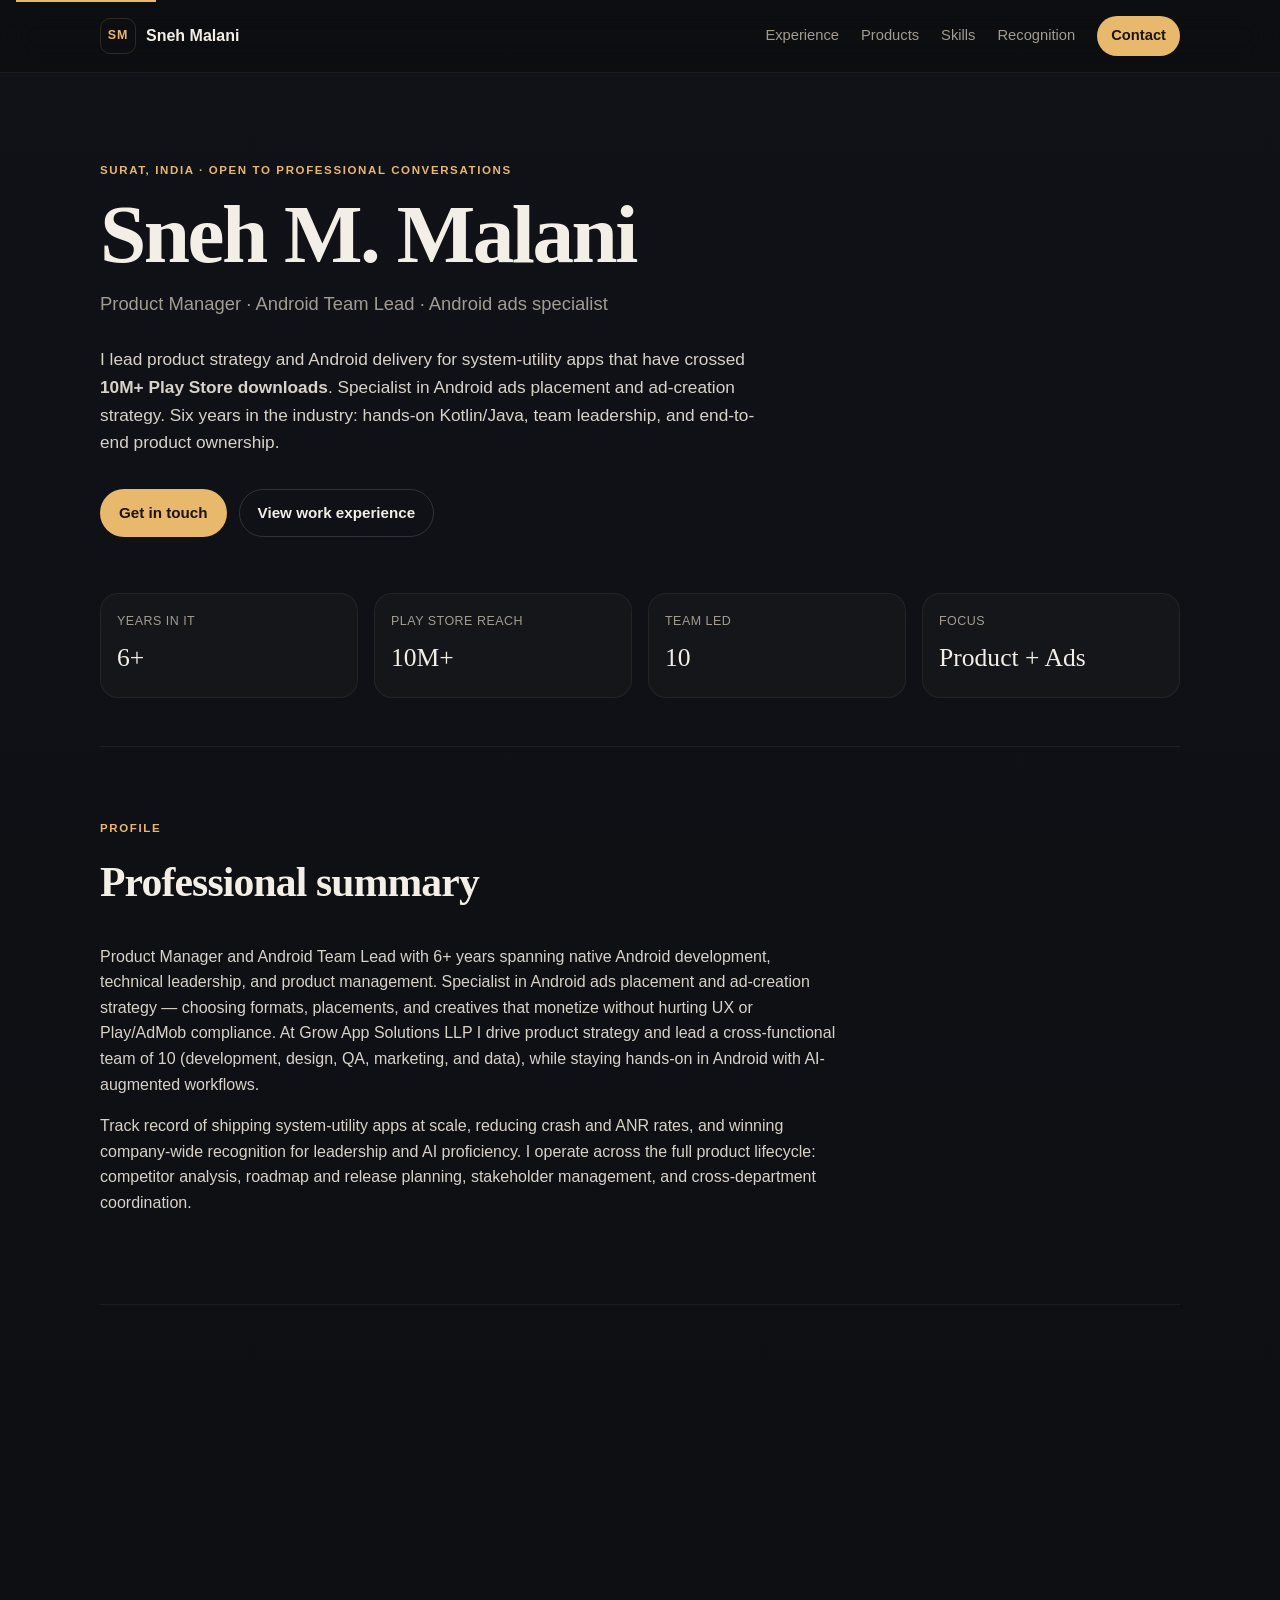
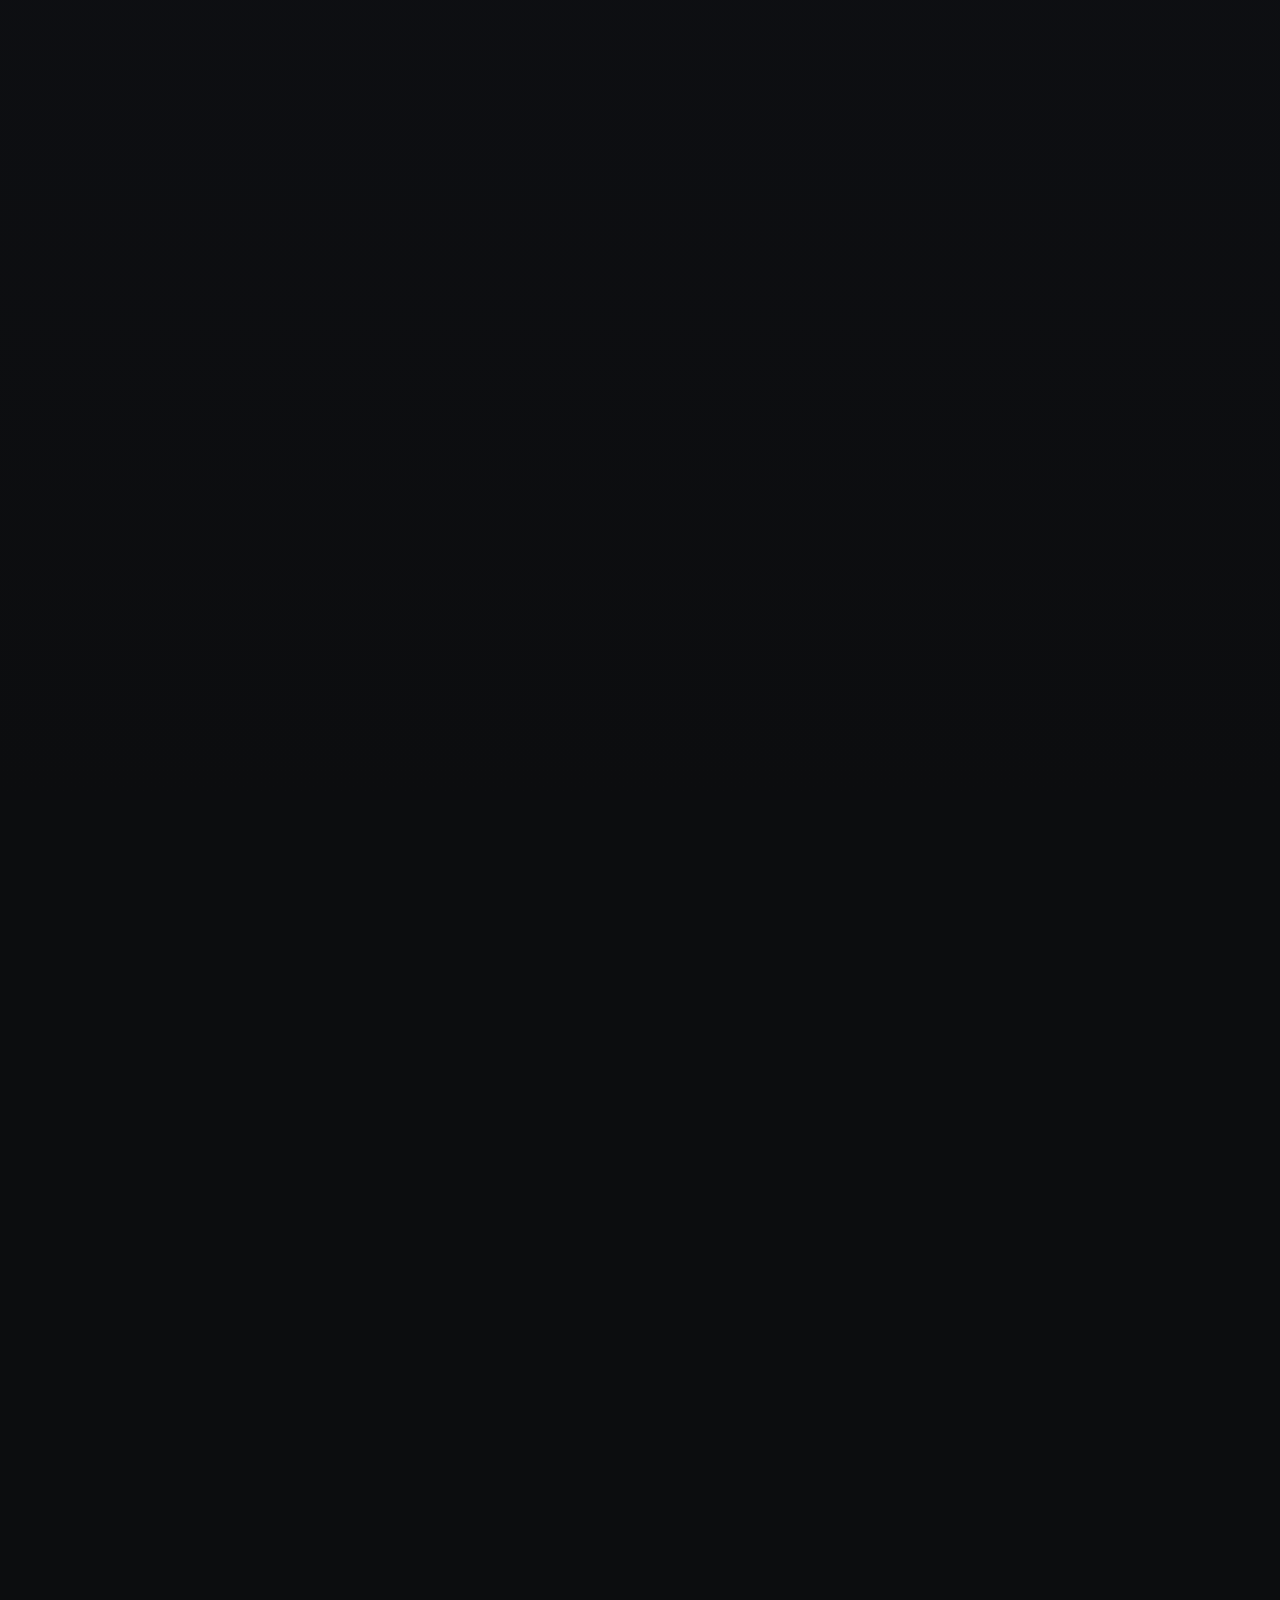
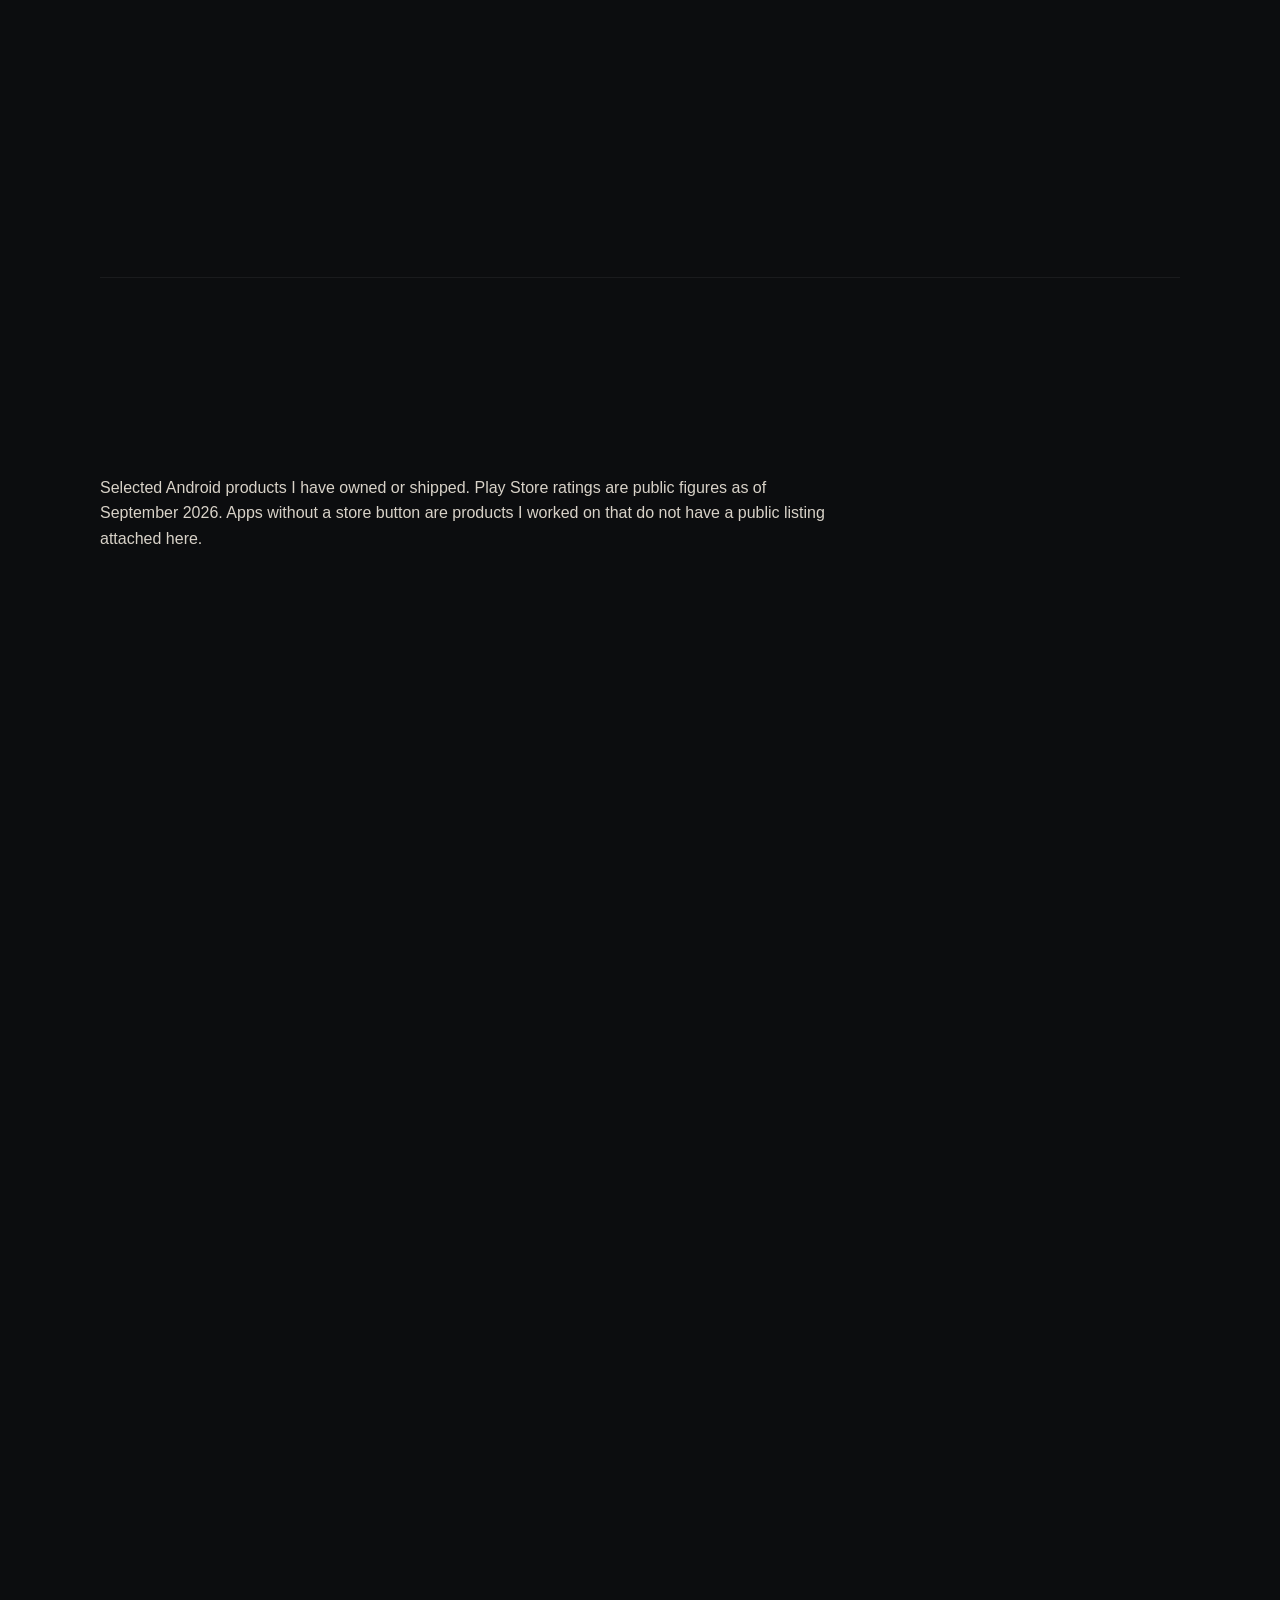
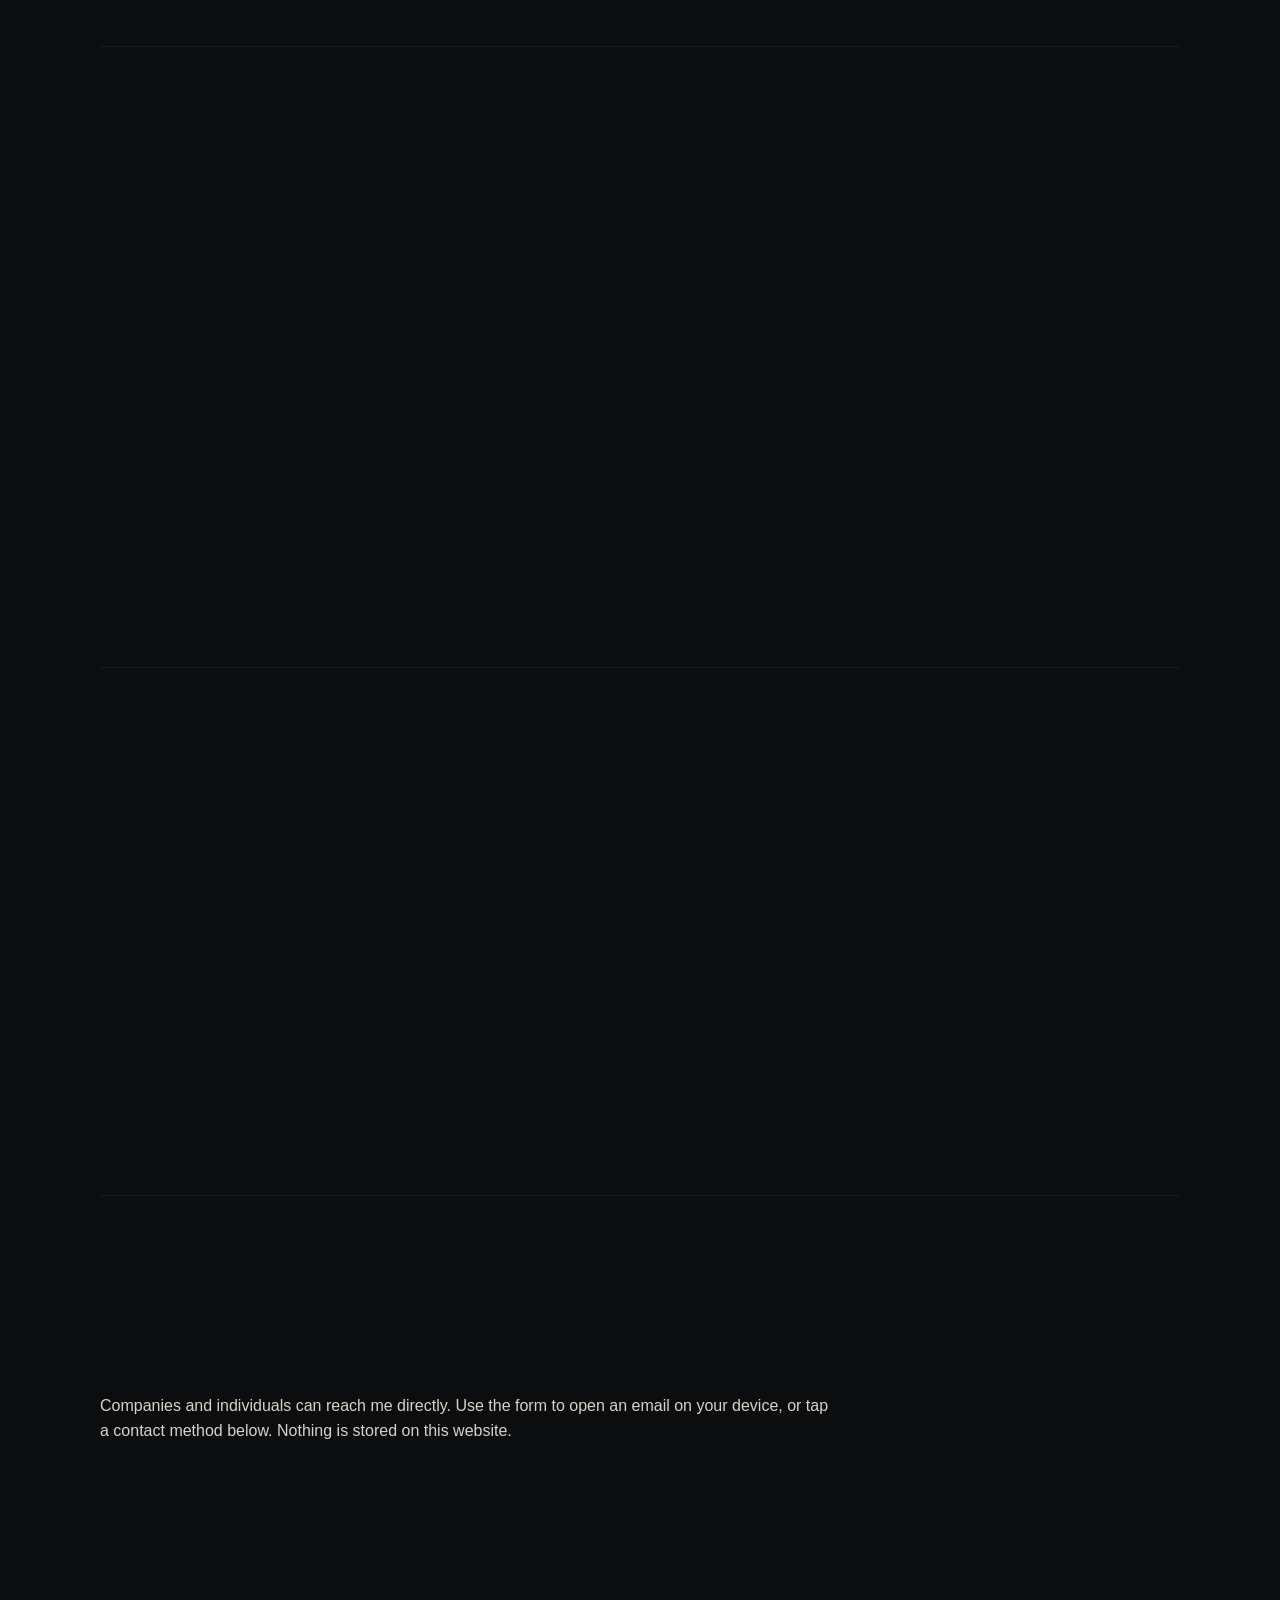
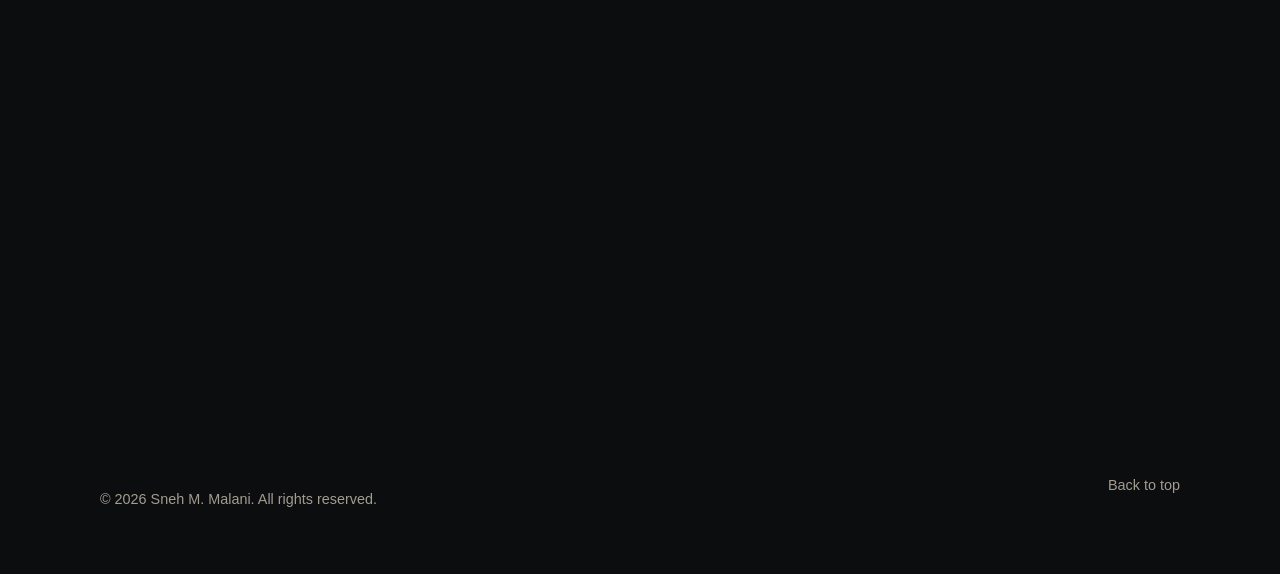
==== commit be0c06a5: "Highlight Android ads placement and ad-creation strategy" ====
--- a/index.html
+++ b/index.html
@@ -3,7 +3,7 @@
 <head>
   <meta charset="UTF-8">
   <meta name="viewport" content="width=device-width, initial-scale=1.0">
-  <meta name="description" content="Sneh M. Malani — Product Manager and Android Team Lead with 6+ years building and shipping Android products used by millions.">
+  <meta name="description" content="Sneh M. Malani — Product Manager and Android Team Lead specializing in Android ads placement, ad-creation strategy, and products used by millions.">
   <meta name="author" content="Sneh M. Malani">
   <meta name="theme-color" content="#0c0d0f">
   <meta name="referrer" content="no-referrer">
@@ -13,7 +13,7 @@
   <meta name="color-scheme" content="dark">
   <title>Sneh M. Malani — Product Manager & Android Team Lead</title>
   <link rel="icon" href="./assets/favicon.svg" type="image/svg+xml">
-  <link rel="stylesheet" href="./css/styles.css?v=4">
+  <link rel="stylesheet" href="./css/styles.css?v=6">
 </head>
 <body>
   <a class="skip-link" href="#main">Skip to content</a>
@@ -41,11 +41,12 @@
     <section class="hero" aria-labelledby="hero-title">
       <p class="eyebrow">Surat, India · Open to professional conversations</p>
       <h1 id="hero-title">Sneh M. Malani</h1>
-      <p class="hero-role">Product Manager · Android Team Lead</p>
+      <p class="hero-role">Product Manager · Android Team Lead · Android ads specialist</p>
       <p class="hero-lead">
         I lead product strategy and Android delivery for system-utility apps that have crossed
-        <strong>10M+ Play Store downloads</strong>. Six years in the industry: hands-on Kotlin/Java,
-        team leadership, and end-to-end product ownership.
+        <strong>10M+ Play Store downloads</strong>. Specialist in Android ads placement and
+        ad-creation strategy. Six years in the industry: hands-on Kotlin/Java, team leadership,
+        and end-to-end product ownership.
       </p>
       <div class="hero-actions">
         <a class="btn btn-primary" href="#contact">Get in touch</a>
@@ -66,7 +67,7 @@
         </div>
         <div>
           <dt>Focus</dt>
-          <dd>Product + Android</dd>
+          <dd>Product + Ads</dd>
         </div>
       </dl>
     </section>
@@ -78,7 +79,9 @@
       </div>
       <p class="prose">
         Product Manager and Android Team Lead with 6+ years spanning native Android development,
-        technical leadership, and product management. At Grow App Solutions LLP I drive product
+        technical leadership, and product management. Specialist in Android ads placement and
+        ad-creation strategy — choosing formats, placements, and creatives that monetize without
+        hurting UX or Play/AdMob compliance. At Grow App Solutions LLP I drive product
         strategy and lead a cross-functional team of 10 (development, design, QA, marketing, and data),
         while staying hands-on in Android with AI-augmented workflows.
       </p>
@@ -117,6 +120,7 @@
             <li>Drive cross-department coordination and stakeholder communication; resolve conflicts to keep execution aligned with business goals.</li>
             <li>Plan and manage sprints and releases; make product-level trade-off and prioritization decisions.</li>
             <li>Continuously optimize live products from user feedback and performance data.</li>
+            <li>Own Android ads placement and ad-creation strategy across the portfolio: format mix, screen placement, and creatives that stay Play Store and AdMob compliant.</li>
             <li>Directly responsible for live Play Store products including photo/AI keyboards, PDF reader, contacts &amp; dialer, messages, file recovery, calendar, calculator, and GPS speedometer — plus Magic AI Gallery, QR scanner &amp; launcher, phone cleaner, calling, and calculator vault apps.</li>
           </ul>
         </div>
@@ -130,6 +134,7 @@
             <li>Led and mentored Android developers: task distribution, code reviews, R&amp;D, and technical knowledge-sharing.</li>
             <li>Reduced app crash and ANR rates through monitoring and root-cause fixes; tracked release quality and post-release performance.</li>
             <li>Owned deadline and delivery management across multiple concurrent app projects while holding quality standards.</li>
+            <li>Guided ads placement and creative strategy so monetization stayed effective without hurting release quality.</li>
             <li>Managed team conflicts and built a collaborative, accountability-driven environment.</li>
             <li>Won the company’s internal AI-themed hackathon (“Grow Festive”) as an individual contributor.</li>
             <li>Team recognized with the company’s “Unity of the Year” award for outstanding collaboration.</li>
@@ -145,7 +150,7 @@
             <li>Built and maintained native Android applications in Kotlin/Java with MVVM and MVP.</li>
             <li>Implemented Firebase Remote Config, Analytics, Crashlytics, and Google Authenticator across multiple apps.</li>
             <li>Developed API-driven apps (REST/JSON) using Retrofit, Room, and Koin.</li>
-            <li>Resolved Google Play Store and AdMob policy issues to keep apps compliant and monetizable.</li>
+            <li>Planned and implemented Android ads placement, ad creatives, and AdMob policy fixes to keep apps compliant and monetizable.</li>
             <li>Handled memory optimization, background Services, and Broadcast Receivers in performance-sensitive apps.</li>
             <li>Contributed to system-utility apps (keyboard, gallery, file recovery, cleaner, launcher) — some from scratch, some enhanced — several surpassing 10M+ downloads.</li>
           </ul>
@@ -343,6 +348,8 @@
             <li>Conflict resolution</li>
             <li>Mentoring &amp; code review</li>
             <li>Deadline management</li>
+            <li>Android ads strategy</li>
+            <li>Ad creative strategy</li>
             <li>AI-augmented workflows</li>
           </ul>
         </article>
@@ -359,6 +366,8 @@
             <li>REST / JSON / XML</li>
             <li>Services &amp; Broadcast Receivers</li>
             <li>Memory optimization</li>
+            <li>Ad placement</li>
+            <li>AdMob</li>
             <li>Play &amp; AdMob policy</li>
             <li>Git / GitHub</li>
           </ul>
@@ -451,7 +460,7 @@
     <a href="#top">Back to top</a>
   </footer>
 
-  <script src="./js/security.js?v=3" defer></script>
-  <script src="./js/main.js?v=3" defer></script>
+  <script src="./js/security.js?v=5" defer></script>
+  <script src="./js/main.js?v=6" defer></script>
 </body>
 </html>
--- a/css/styles.css
+++ b/css/styles.css
@@ -93,6 +93,12 @@
   backdrop-filter: blur(16px);
   background: rgba(12, 13, 15, 0.78);
   border-bottom: 1px solid rgba(255, 255, 255, 0.06);
+  transition: background 0.25s ease, box-shadow 0.25s ease;
+}
+
+.site-header.is-scrolled {
+  background: rgba(12, 13, 15, 0.92);
+  box-shadow: 0 10px 30px rgba(0, 0, 0, 0.28);
 }
 
 .header-inner,
@@ -142,6 +148,7 @@
   color: var(--muted);
   text-decoration: none;
   font-size: 0.92rem;
+  transition: color 0.2s ease, background 0.2s ease, transform 0.2s ease;
 }
 
 .site-nav a:hover,
@@ -155,6 +162,10 @@
   padding: 8px 14px;
   border-radius: 999px;
   font-weight: 600;
+}
+
+.nav-cta:hover {
+  transform: translateY(-1px);
 }
 
 .nav-toggle {
@@ -230,6 +241,11 @@
   cursor: pointer;
   font-family: inherit;
   font-size: 0.95rem;
+  transition: background 0.2s ease, border-color 0.2s ease, transform 0.2s ease;
+}
+
+.btn:hover {
+  transform: translateY(-2px);
 }
 
 .btn-primary {
@@ -309,6 +325,12 @@
   padding: 28px;
   margin-bottom: 20px;
   box-shadow: var(--shadow);
+  transition: transform 0.25s ease, border-color 0.25s ease;
+}
+
+.company:hover {
+  transform: translateY(-3px);
+  border-color: rgba(232, 184, 109, 0.28);
 }
 
 .company-head,
@@ -371,6 +393,13 @@
   border-radius: 20px;
   padding: 22px;
   box-shadow: var(--shadow);
+  transition: transform 0.25s ease, border-color 0.25s ease, box-shadow 0.25s ease;
+}
+
+.app-card:hover {
+  transform: translateY(-4px);
+  border-color: rgba(232, 184, 109, 0.32);
+  box-shadow: 0 18px 40px rgba(0, 0, 0, 0.32);
 }
 
 .app-kicker {
@@ -457,6 +486,13 @@
   padding: 6px 12px;
   font-size: 0.88rem;
   color: #ddd6cc;
+  transition: transform 0.2s ease, border-color 0.2s ease, color 0.2s ease;
+}
+
+.chip-list li:hover {
+  transform: translateY(-1px);
+  border-color: rgba(232, 184, 109, 0.35);
+  color: var(--text);
 }
 
 .split {
@@ -609,10 +645,86 @@
   }
 }
 
+@media (hover: none) {
+  .btn:hover,
+  .nav-cta:hover,
+  .app-card:hover,
+  .company:hover,
+  .chip-list li:hover {
+    transform: none;
+    box-shadow: var(--shadow);
+  }
+}
+
 @media (prefers-reduced-motion: reduce) {
   html {
     scroll-behavior: auto;
   }
+
+  .btn:hover,
+  .nav-cta:hover,
+  .app-card:hover,
+  .company:hover,
+  .chip-list li:hover {
+    transform: none;
+  }
+
+  .motion-on .hero .eyebrow,
+  .motion-on .hero h1,
+  .motion-on .hero-role,
+  .motion-on .hero-lead,
+  .motion-on .hero-actions,
+  .motion-on .metrics > div,
+  .motion-on .reveal {
+    animation: none;
+    opacity: 1;
+    transform: none;
+    transition: none;
+  }
+}
+
+@keyframes fade-up {
+  from {
+    opacity: 0;
+    transform: translateY(12px);
+  }
+  to {
+    opacity: 1;
+    transform: none;
+  }
+}
+
+.motion-on .hero .eyebrow,
+.motion-on .hero h1,
+.motion-on .hero-role,
+.motion-on .hero-lead,
+.motion-on .hero-actions,
+.motion-on .metrics > div {
+  animation: fade-up 0.55s ease both;
+}
+
+.motion-on .hero h1 { animation-delay: 0.06s; }
+.motion-on .hero-role { animation-delay: 0.12s; }
+.motion-on .hero-lead { animation-delay: 0.18s; }
+.motion-on .hero-actions { animation-delay: 0.24s; }
+.motion-on .metrics > div:nth-child(1) { animation-delay: 0.3s; }
+.motion-on .metrics > div:nth-child(2) { animation-delay: 0.36s; }
+.motion-on .metrics > div:nth-child(3) { animation-delay: 0.42s; }
+.motion-on .metrics > div:nth-child(4) { animation-delay: 0.48s; }
+
+.motion-on .reveal {
+  opacity: 0;
+  transform: translateY(14px);
+}
+
+.motion-on .reveal.is-visible {
+  opacity: 1;
+  transform: none;
+  transition: opacity 0.5s ease, transform 0.5s ease;
+}
+
+.motion-on .app-grid .reveal.is-visible:nth-child(even) {
+  transition-delay: 0.07s;
 }
 
 @media print {
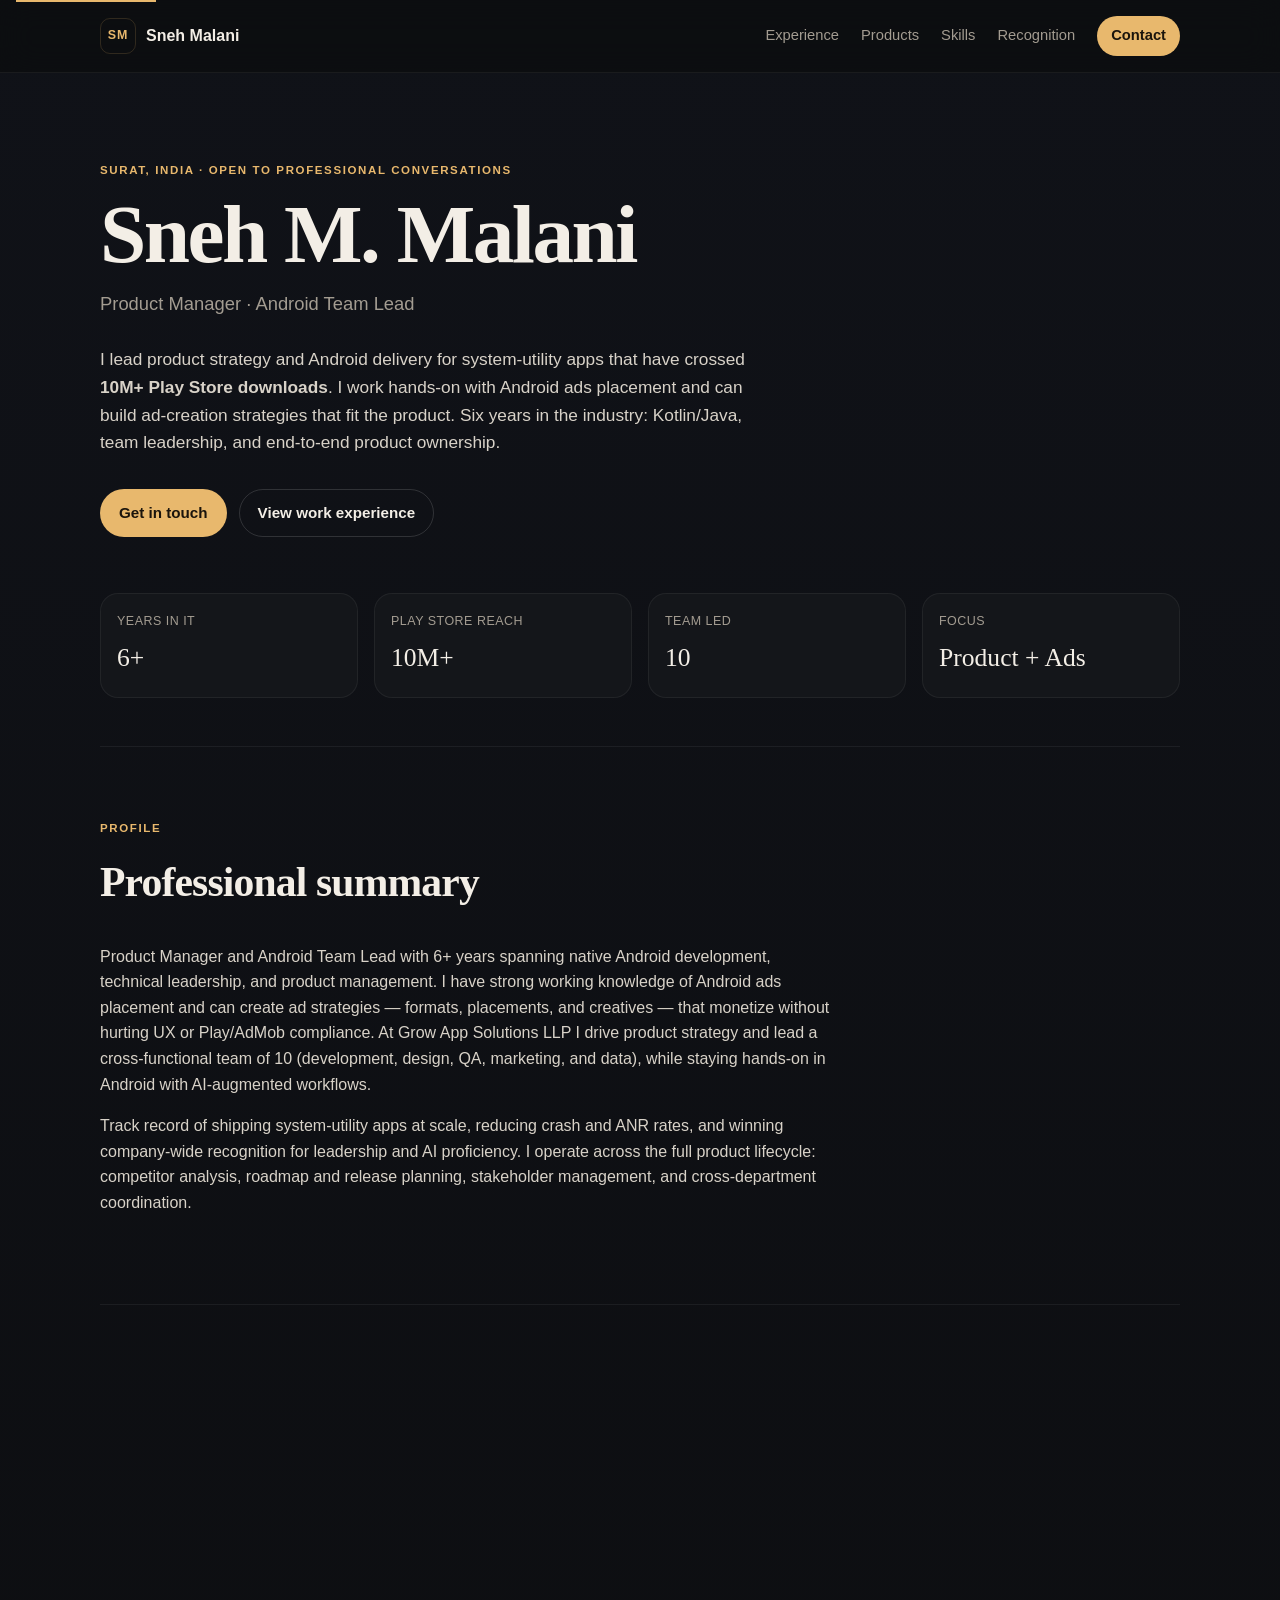
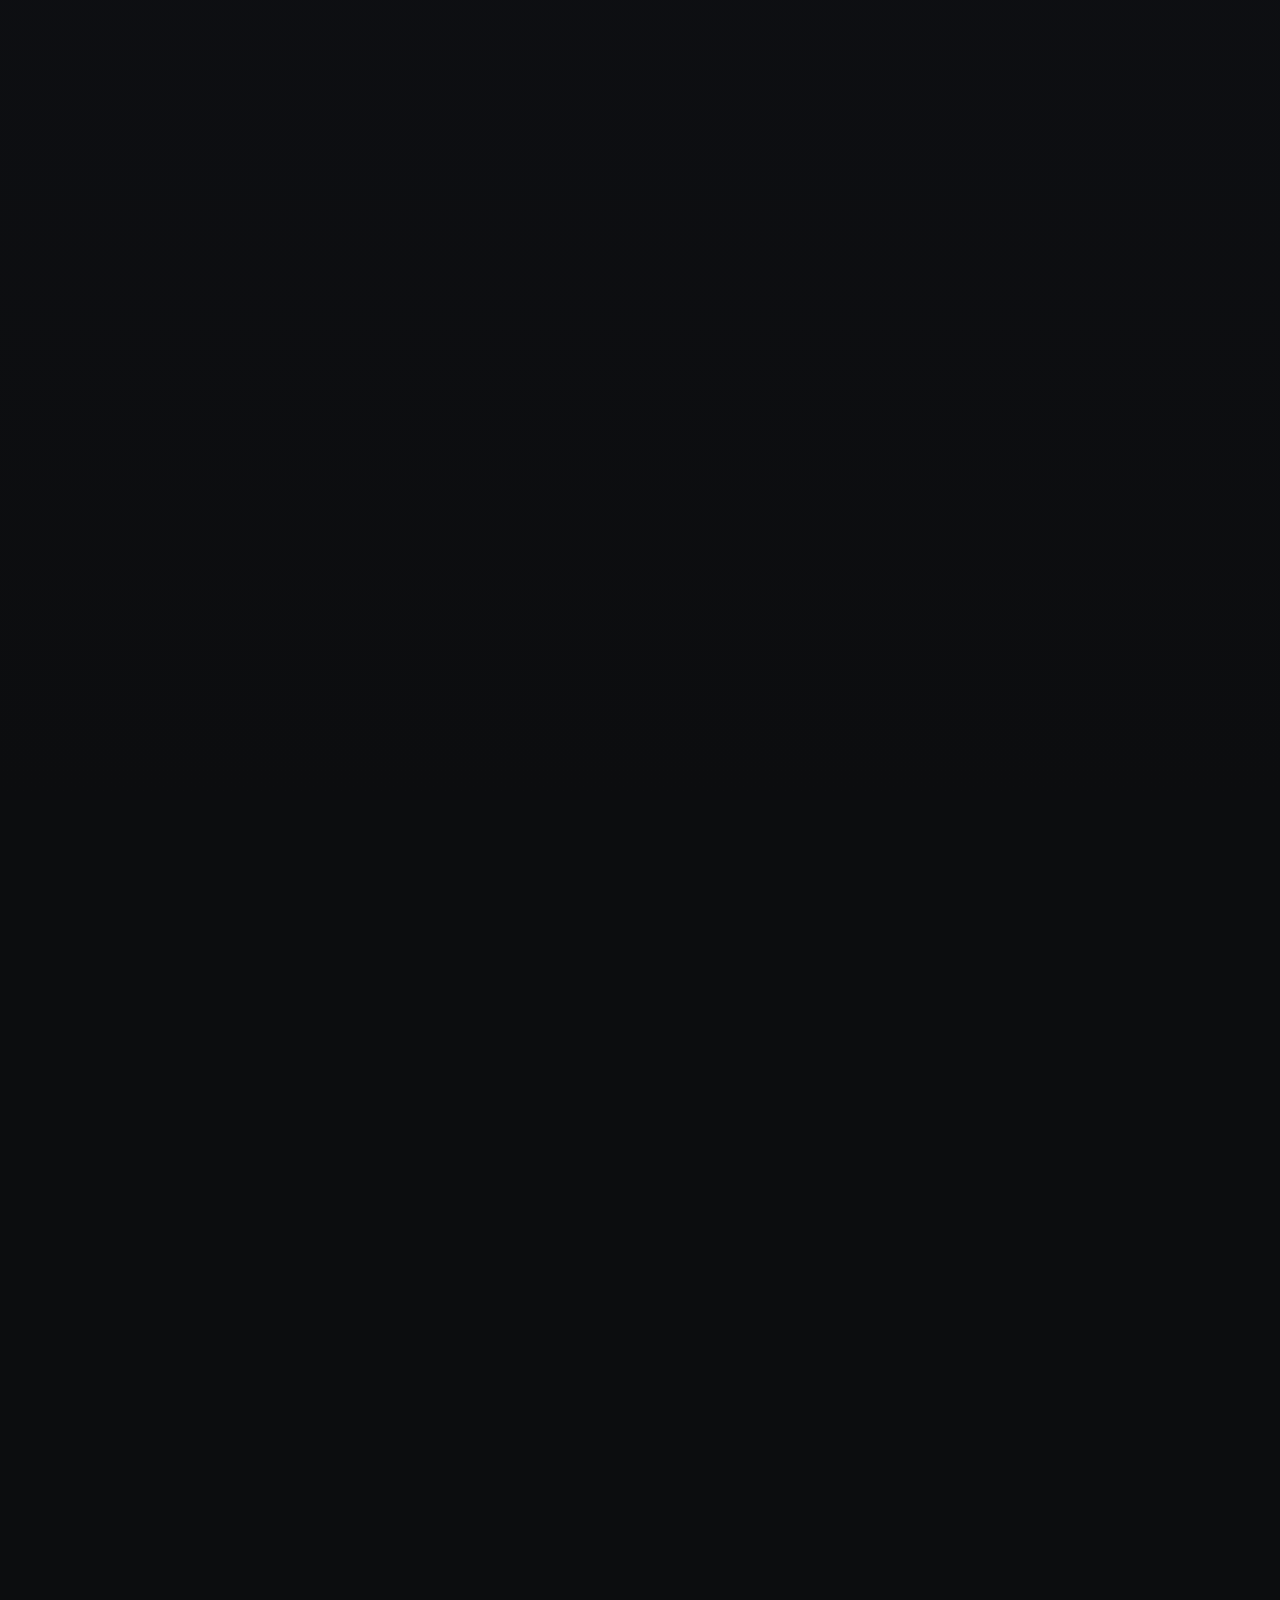
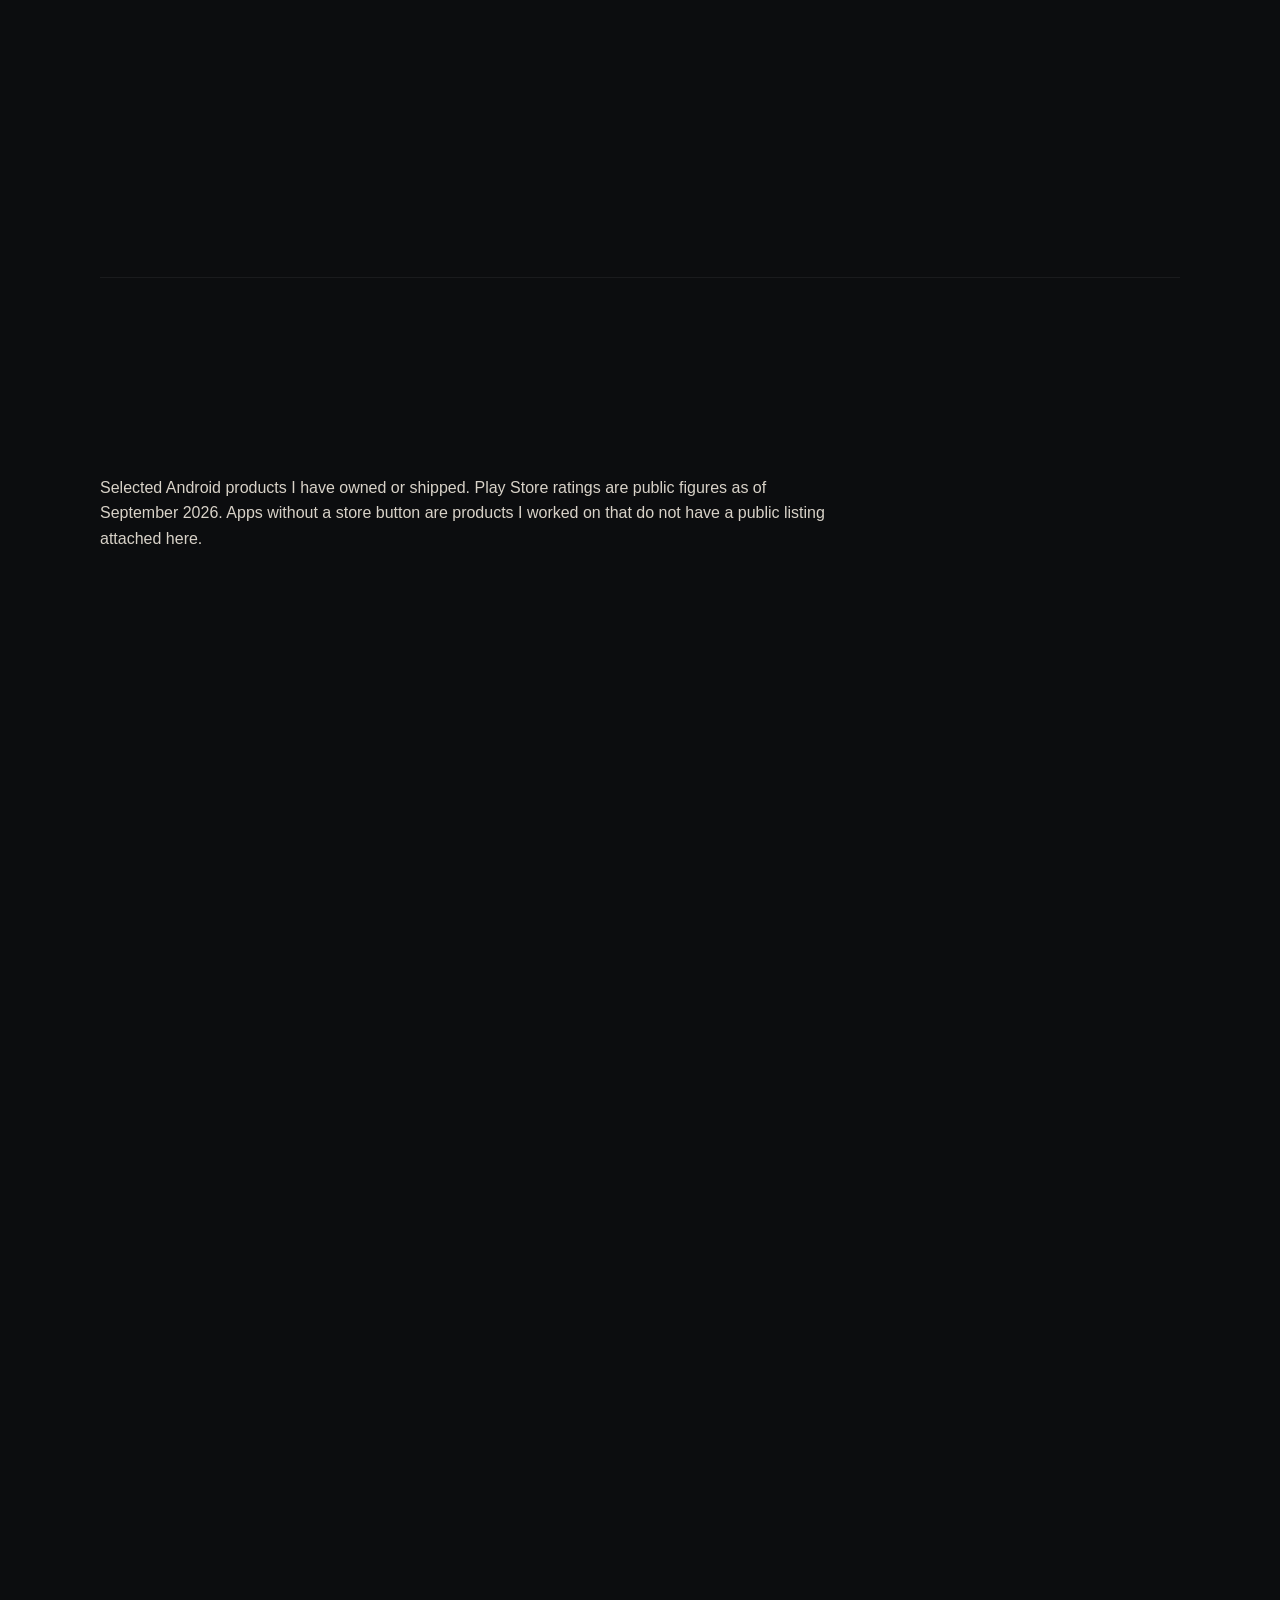
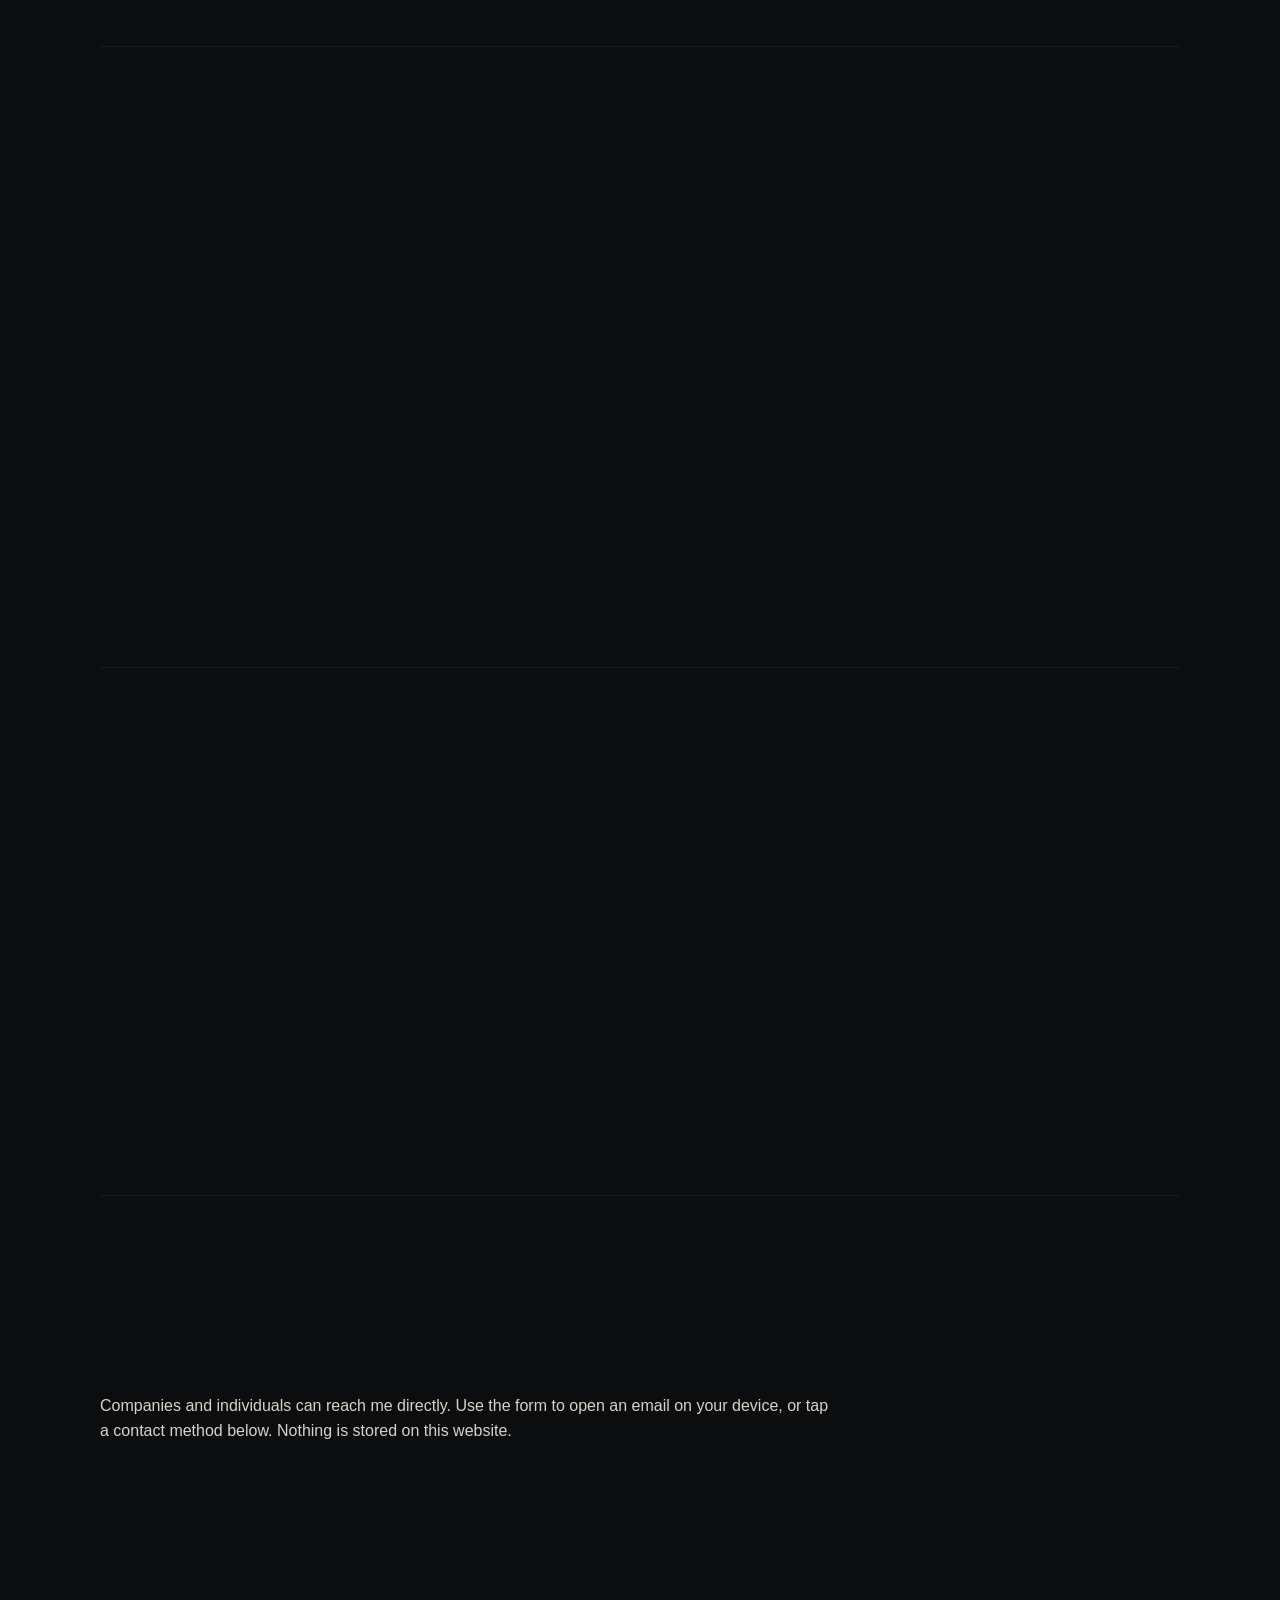
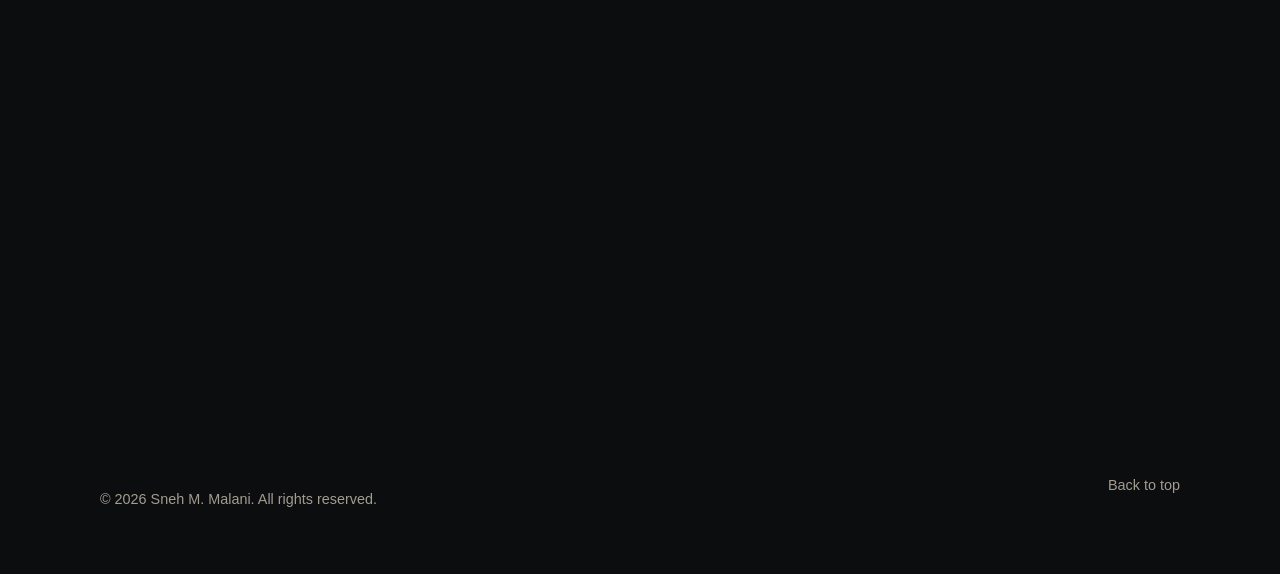
==== commit 083bd4fb: "Describe ads work without using specialist language" ====
--- a/index.html
+++ b/index.html
@@ -3,7 +3,7 @@
 <head>
   <meta charset="UTF-8">
   <meta name="viewport" content="width=device-width, initial-scale=1.0">
-  <meta name="description" content="Sneh M. Malani — Product Manager and Android Team Lead specializing in Android ads placement, ad-creation strategy, and products used by millions.">
+  <meta name="description" content="Sneh M. Malani — Product Manager and Android Team Lead with 6+ years building Android products, including ads placement and ad-creation strategy.">
   <meta name="author" content="Sneh M. Malani">
   <meta name="theme-color" content="#0c0d0f">
   <meta name="referrer" content="no-referrer">
@@ -13,7 +13,7 @@
   <meta name="color-scheme" content="dark">
   <title>Sneh M. Malani — Product Manager & Android Team Lead</title>
   <link rel="icon" href="./assets/favicon.svg" type="image/svg+xml">
-  <link rel="stylesheet" href="./css/styles.css?v=6">
+  <link rel="stylesheet" href="./css/styles.css?v=7">
 </head>
 <body>
   <a class="skip-link" href="#main">Skip to content</a>
@@ -41,12 +41,12 @@
     <section class="hero" aria-labelledby="hero-title">
       <p class="eyebrow">Surat, India · Open to professional conversations</p>
       <h1 id="hero-title">Sneh M. Malani</h1>
-      <p class="hero-role">Product Manager · Android Team Lead · Android ads specialist</p>
+      <p class="hero-role">Product Manager · Android Team Lead</p>
       <p class="hero-lead">
         I lead product strategy and Android delivery for system-utility apps that have crossed
-        <strong>10M+ Play Store downloads</strong>. Specialist in Android ads placement and
-        ad-creation strategy. Six years in the industry: hands-on Kotlin/Java, team leadership,
-        and end-to-end product ownership.
+        <strong>10M+ Play Store downloads</strong>. I work hands-on with Android ads placement
+        and can build ad-creation strategies that fit the product. Six years in the industry:
+        Kotlin/Java, team leadership, and end-to-end product ownership.
       </p>
       <div class="hero-actions">
         <a class="btn btn-primary" href="#contact">Get in touch</a>
@@ -79,9 +79,9 @@
       </div>
       <p class="prose">
         Product Manager and Android Team Lead with 6+ years spanning native Android development,
-        technical leadership, and product management. Specialist in Android ads placement and
-        ad-creation strategy — choosing formats, placements, and creatives that monetize without
-        hurting UX or Play/AdMob compliance. At Grow App Solutions LLP I drive product
+        technical leadership, and product management. I have strong working knowledge of Android
+        ads placement and can create ad strategies — formats, placements, and creatives — that
+        monetize without hurting UX or Play/AdMob compliance. At Grow App Solutions LLP I drive product
         strategy and lead a cross-functional team of 10 (development, design, QA, marketing, and data),
         while staying hands-on in Android with AI-augmented workflows.
       </p>
@@ -120,7 +120,7 @@
             <li>Drive cross-department coordination and stakeholder communication; resolve conflicts to keep execution aligned with business goals.</li>
             <li>Plan and manage sprints and releases; make product-level trade-off and prioritization decisions.</li>
             <li>Continuously optimize live products from user feedback and performance data.</li>
-            <li>Own Android ads placement and ad-creation strategy across the portfolio: format mix, screen placement, and creatives that stay Play Store and AdMob compliant.</li>
+            <li>Handle Android ads placement and ad-creation strategy across the portfolio: format mix, screen placement, and creatives that stay Play Store and AdMob compliant.</li>
             <li>Directly responsible for live Play Store products including photo/AI keyboards, PDF reader, contacts &amp; dialer, messages, file recovery, calendar, calculator, and GPS speedometer — plus Magic AI Gallery, QR scanner &amp; launcher, phone cleaner, calling, and calculator vault apps.</li>
           </ul>
         </div>
@@ -348,8 +348,8 @@
             <li>Conflict resolution</li>
             <li>Mentoring &amp; code review</li>
             <li>Deadline management</li>
-            <li>Android ads strategy</li>
-            <li>Ad creative strategy</li>
+            <li>Android ads placement</li>
+            <li>Ad-creation strategy</li>
             <li>AI-augmented workflows</li>
           </ul>
         </article>
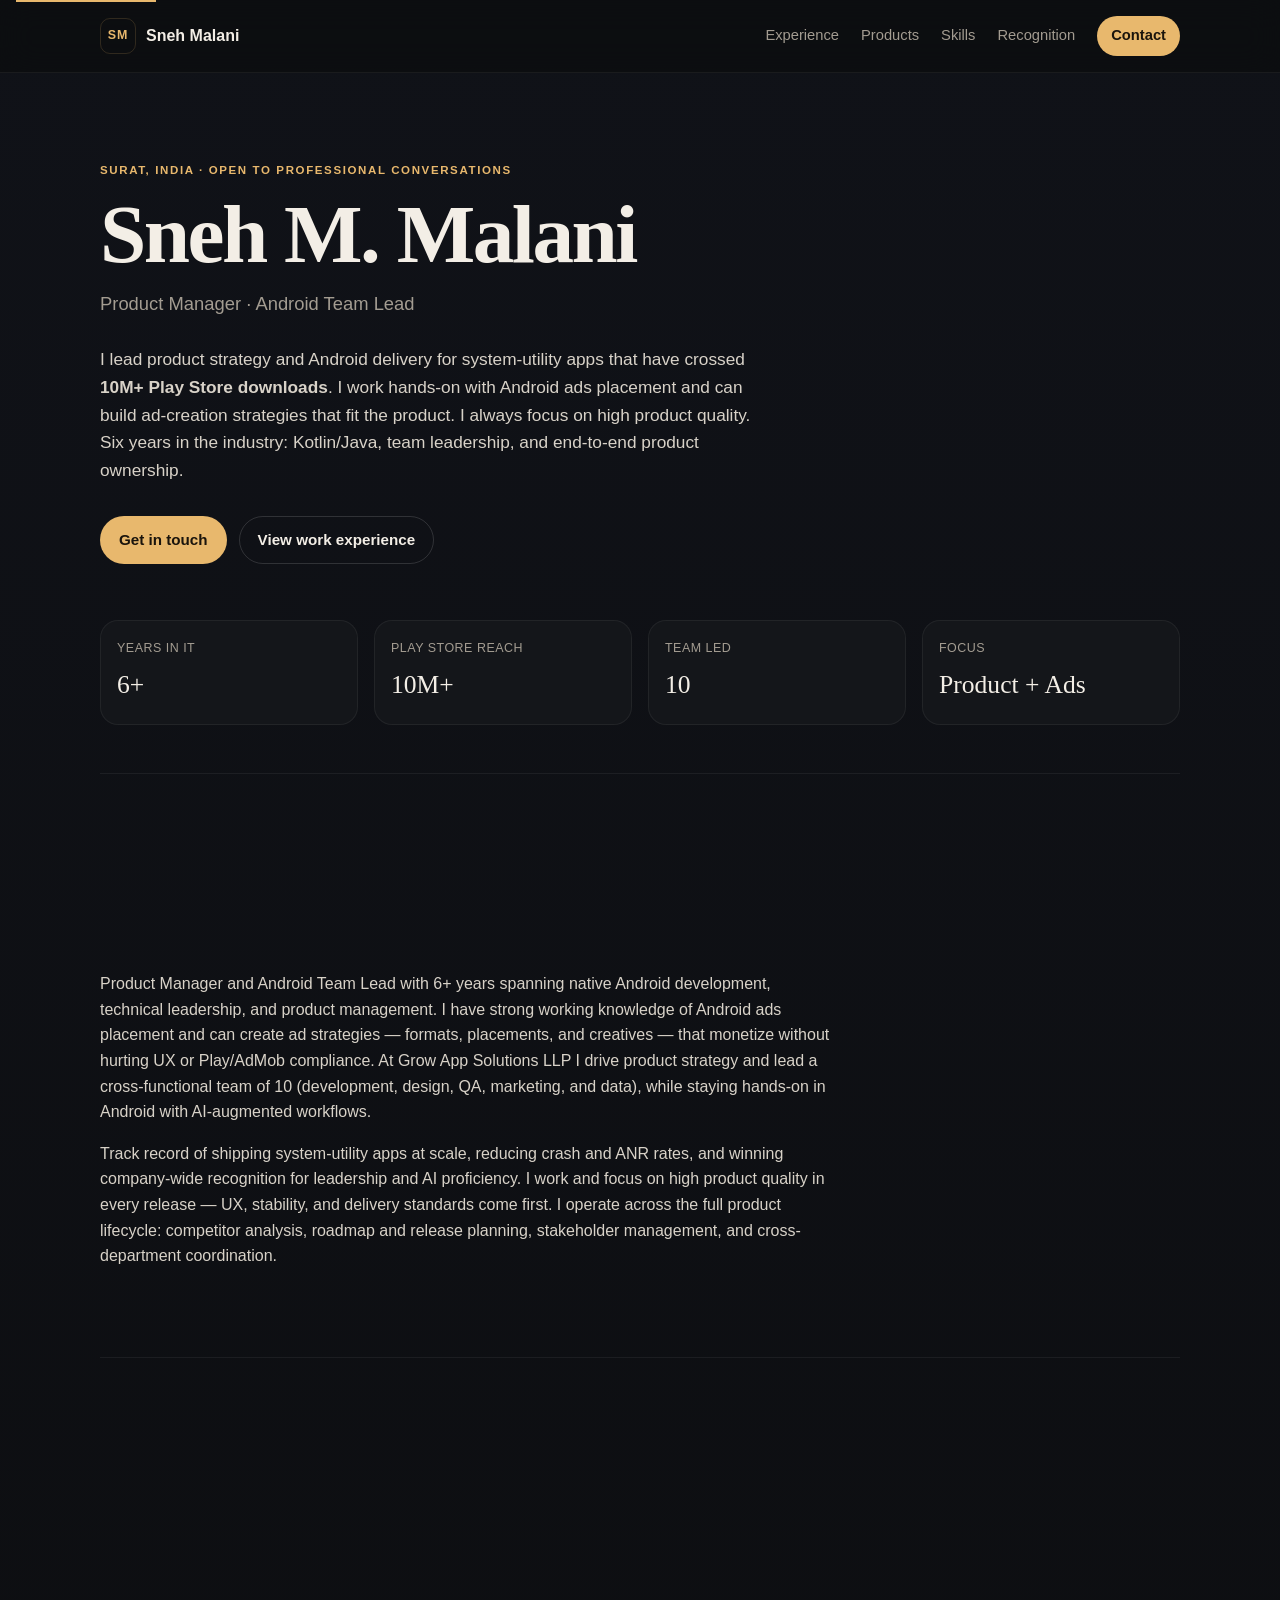
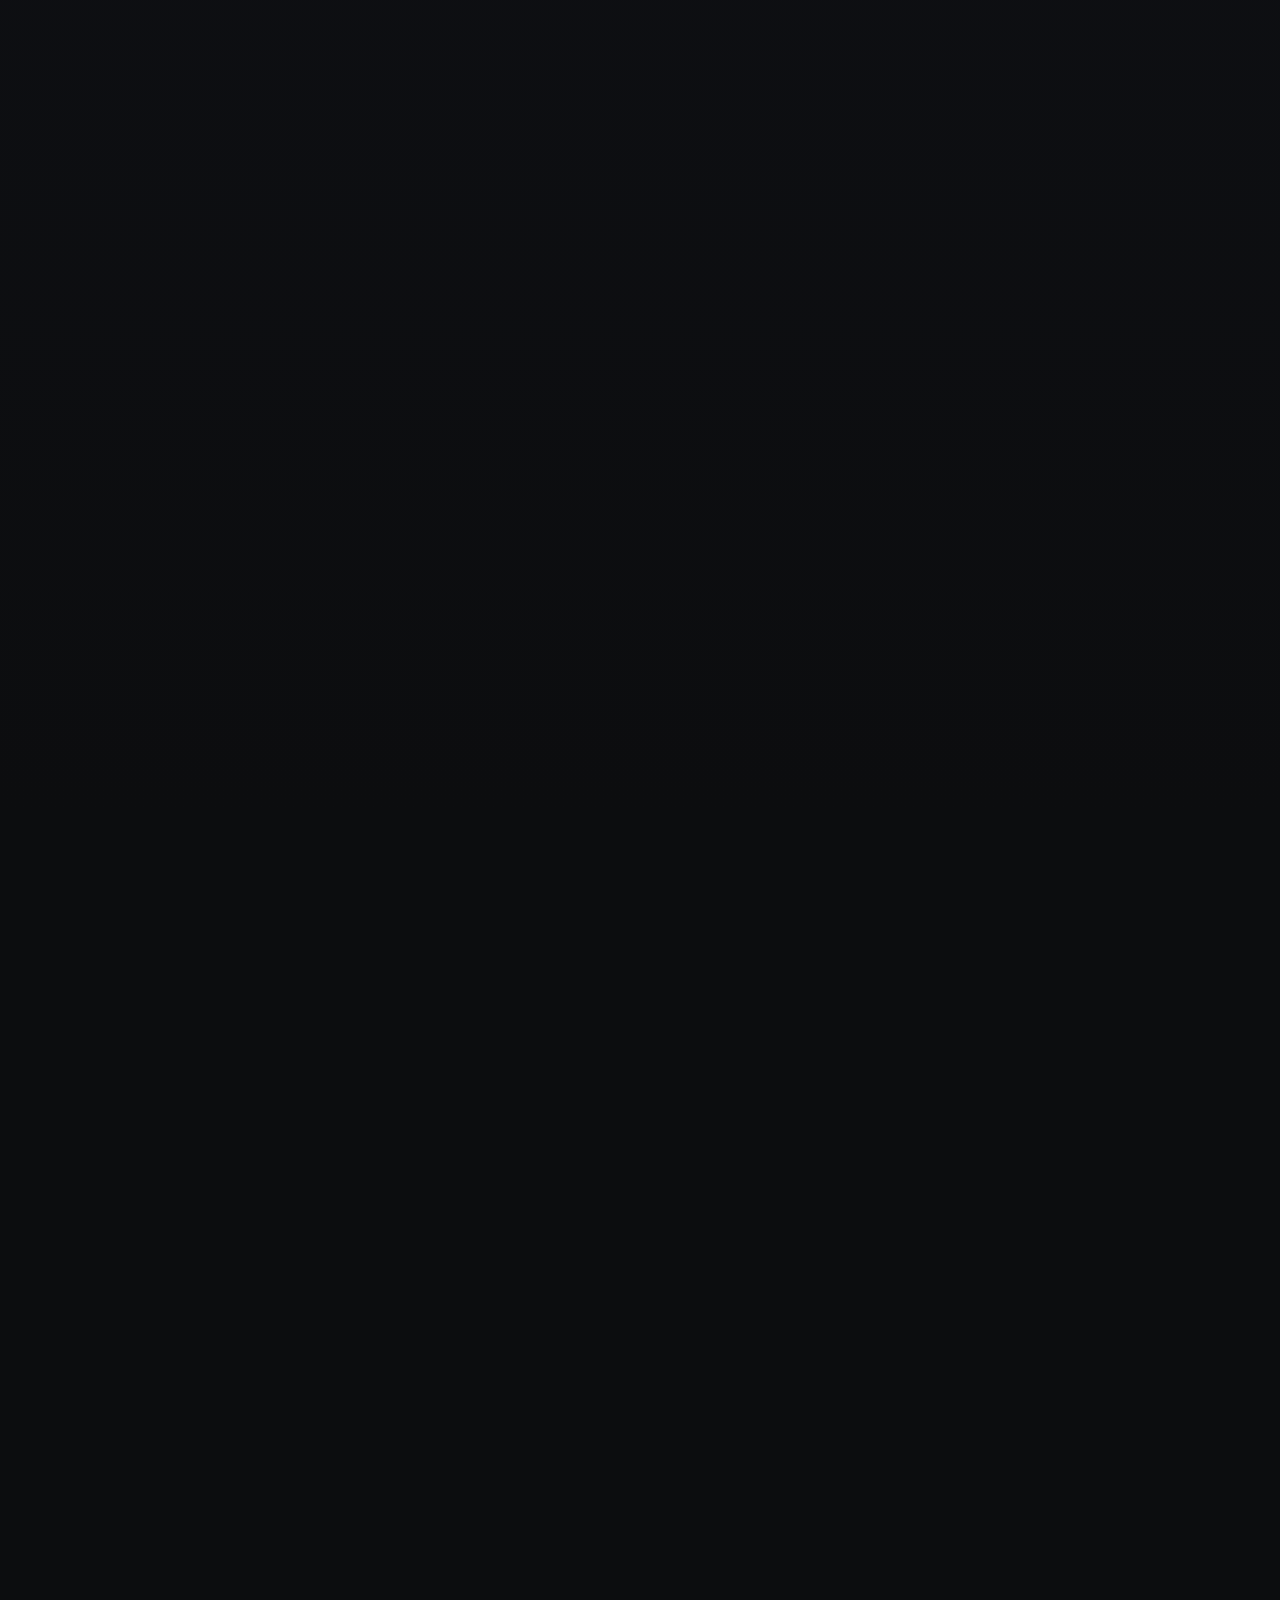
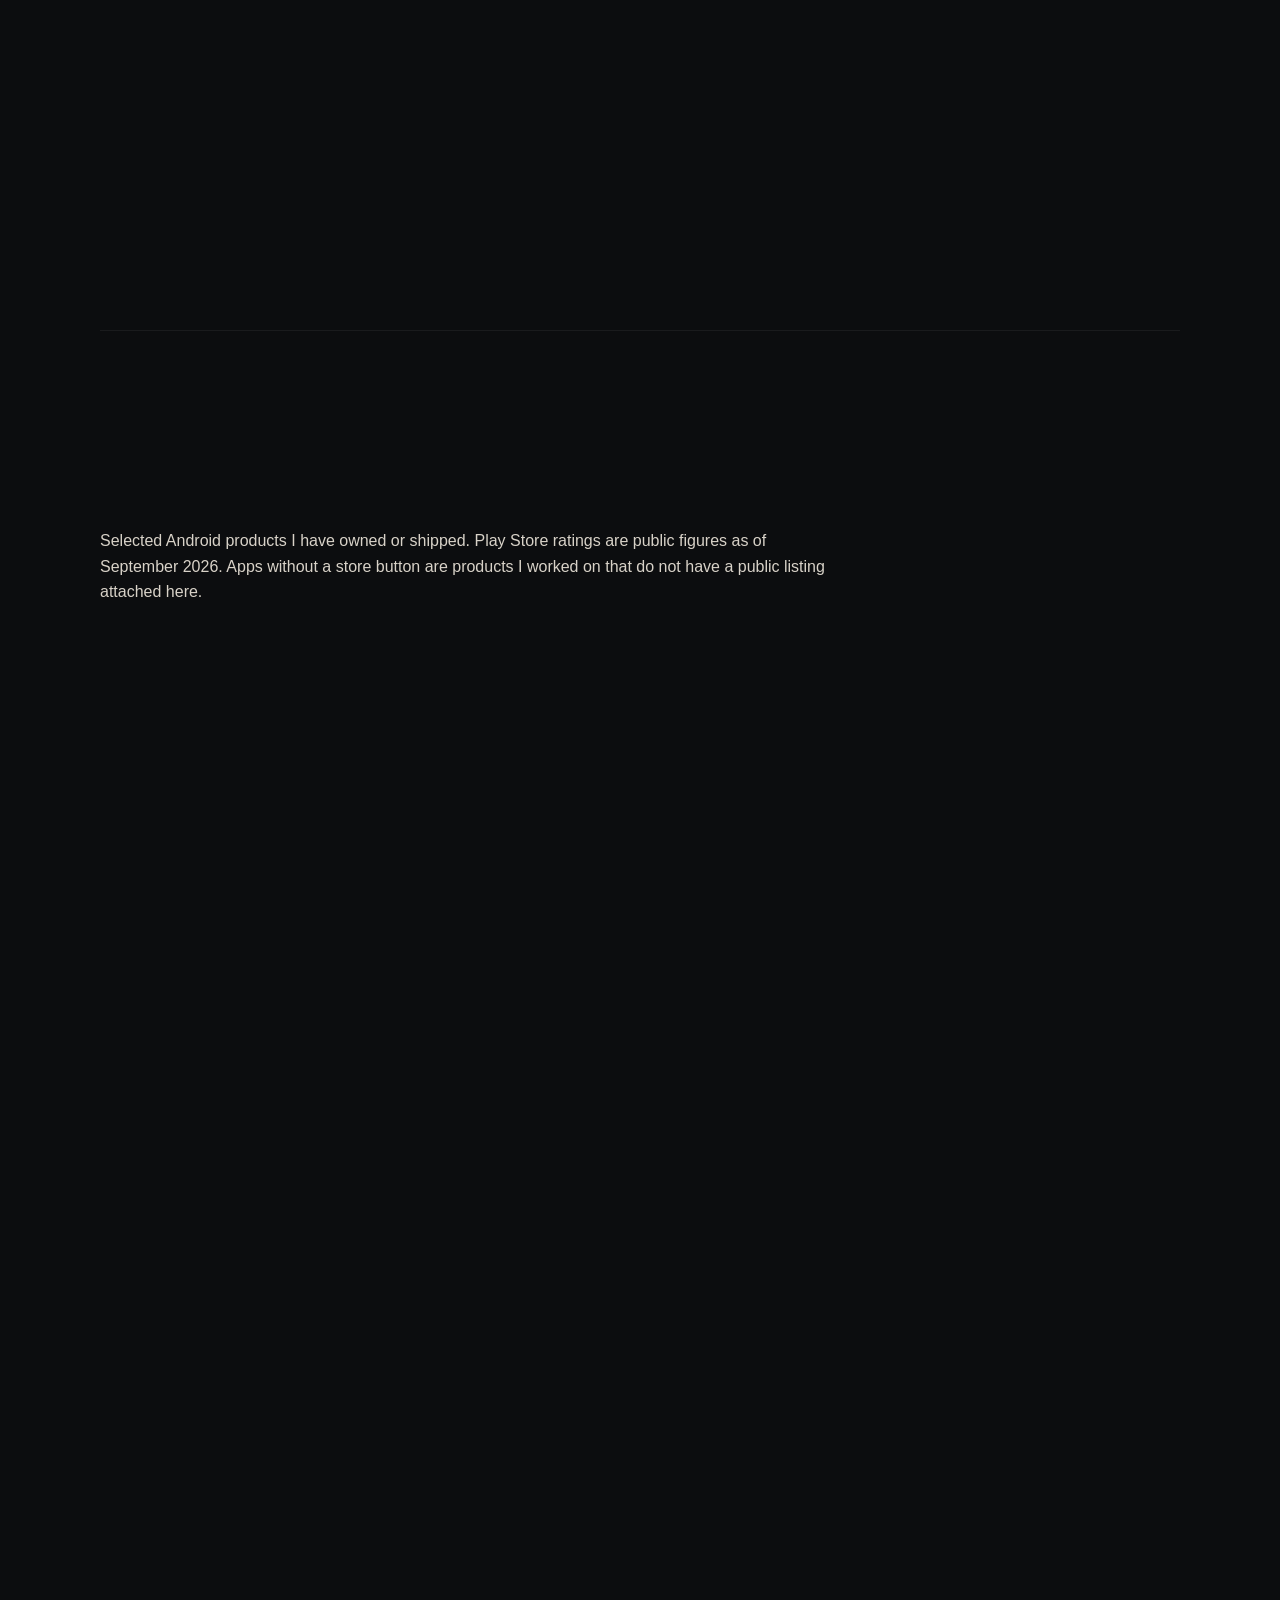
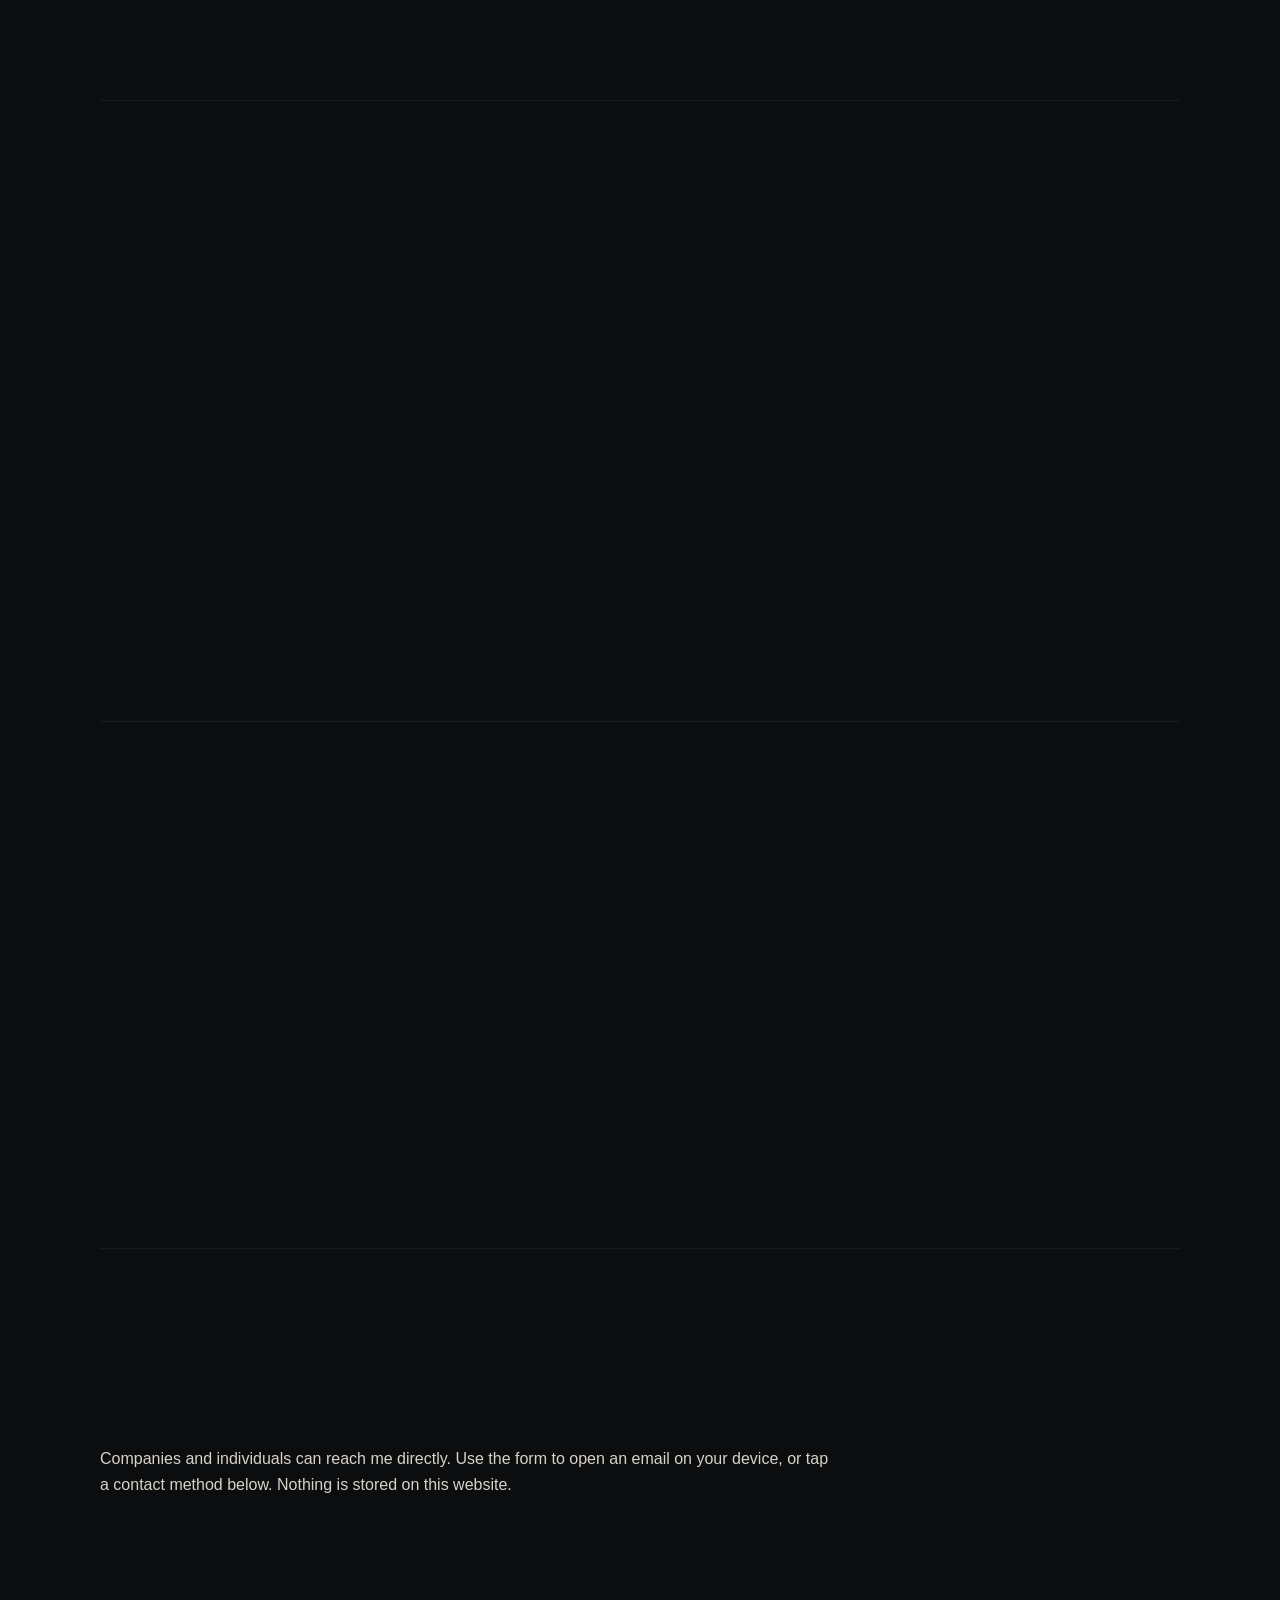
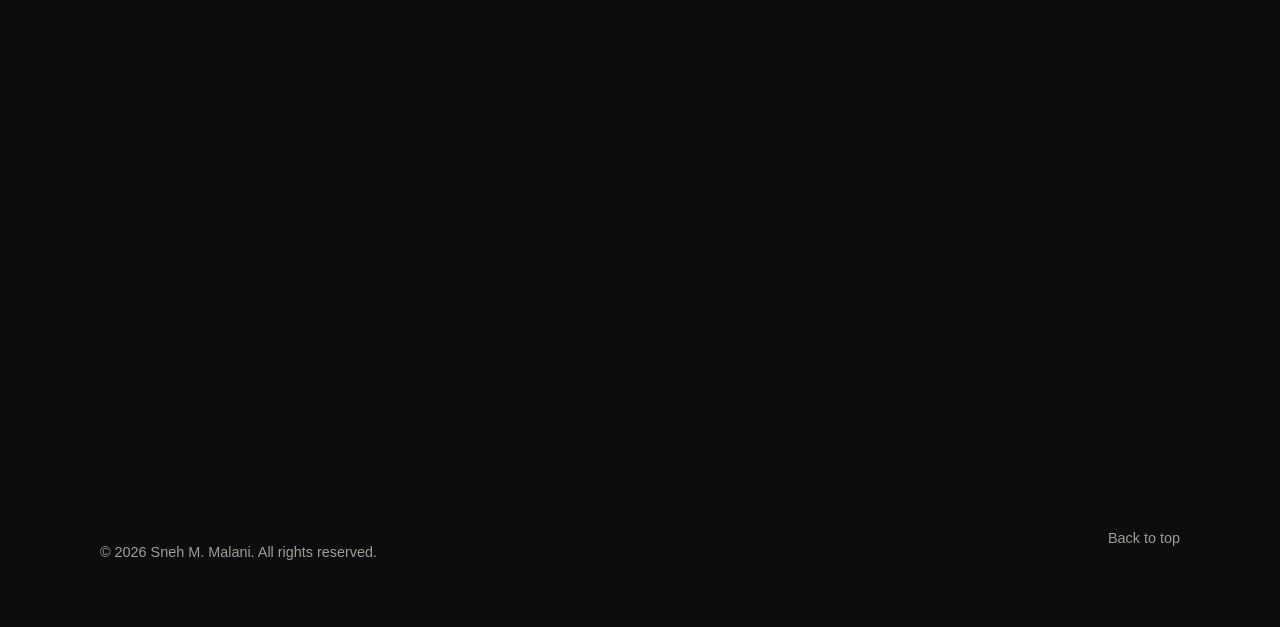
==== commit 1e1c0eb6: "Add consistent focus on high product quality" ====
--- a/index.html
+++ b/index.html
@@ -45,8 +45,8 @@
       <p class="hero-lead">
         I lead product strategy and Android delivery for system-utility apps that have crossed
         <strong>10M+ Play Store downloads</strong>. I work hands-on with Android ads placement
-        and can build ad-creation strategies that fit the product. Six years in the industry:
-        Kotlin/Java, team leadership, and end-to-end product ownership.
+        and can build ad-creation strategies that fit the product. I always focus on high product
+        quality. Six years in the industry: Kotlin/Java, team leadership, and end-to-end product ownership.
       </p>
       <div class="hero-actions">
         <a class="btn btn-primary" href="#contact">Get in touch</a>
@@ -87,9 +87,10 @@
       </p>
       <p class="prose">
         Track record of shipping system-utility apps at scale, reducing crash and ANR rates, and
-        winning company-wide recognition for leadership and AI proficiency. I operate across the
-        full product lifecycle: competitor analysis, roadmap and release planning, stakeholder
-        management, and cross-department coordination.
+        winning company-wide recognition for leadership and AI proficiency. I work and focus on
+        high product quality in every release — UX, stability, and delivery standards come first.
+        I operate across the full product lifecycle: competitor analysis, roadmap and release planning,
+        stakeholder management, and cross-department coordination.
       </p>
     </section>
 
@@ -118,7 +119,7 @@
             <li>Lead a cross-functional pod of 10 — developers, designers, QA, marketing, and data — restructured from an earlier model of 4 Android teams and 30+ engineers.</li>
             <li>Run competitor analysis and market research to inform product strategy, roadmap, and prioritization.</li>
             <li>Drive cross-department coordination and stakeholder communication; resolve conflicts to keep execution aligned with business goals.</li>
-            <li>Plan and manage sprints and releases; make product-level trade-off and prioritization decisions.</li>
+            <li>Plan and manage sprints and releases; make product-level trade-off and prioritization decisions with product quality as the constant bar.</li>
             <li>Continuously optimize live products from user feedback and performance data.</li>
             <li>Handle Android ads placement and ad-creation strategy across the portfolio: format mix, screen placement, and creatives that stay Play Store and AdMob compliant.</li>
             <li>Directly responsible for live Play Store products including photo/AI keyboards, PDF reader, contacts &amp; dialer, messages, file recovery, calendar, calculator, and GPS speedometer — plus Magic AI Gallery, QR scanner &amp; launcher, phone cleaner, calling, and calculator vault apps.</li>
